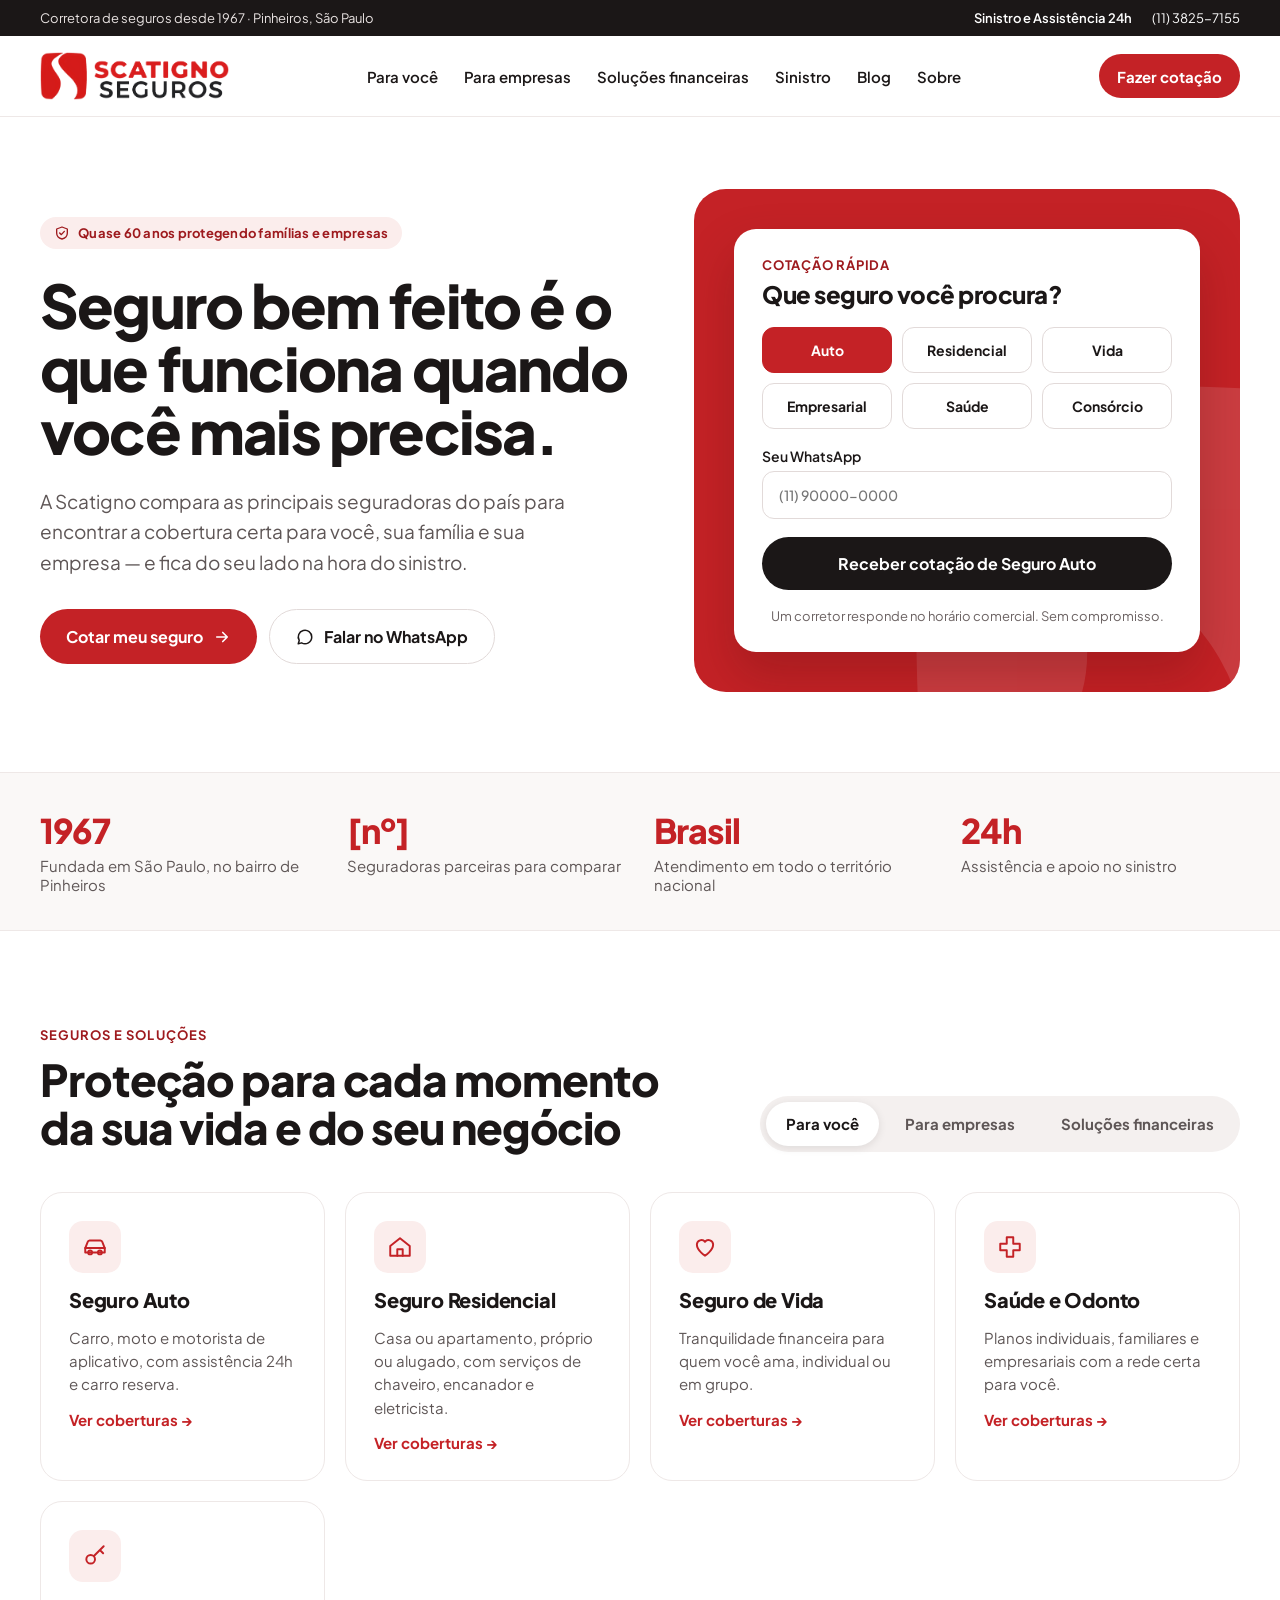
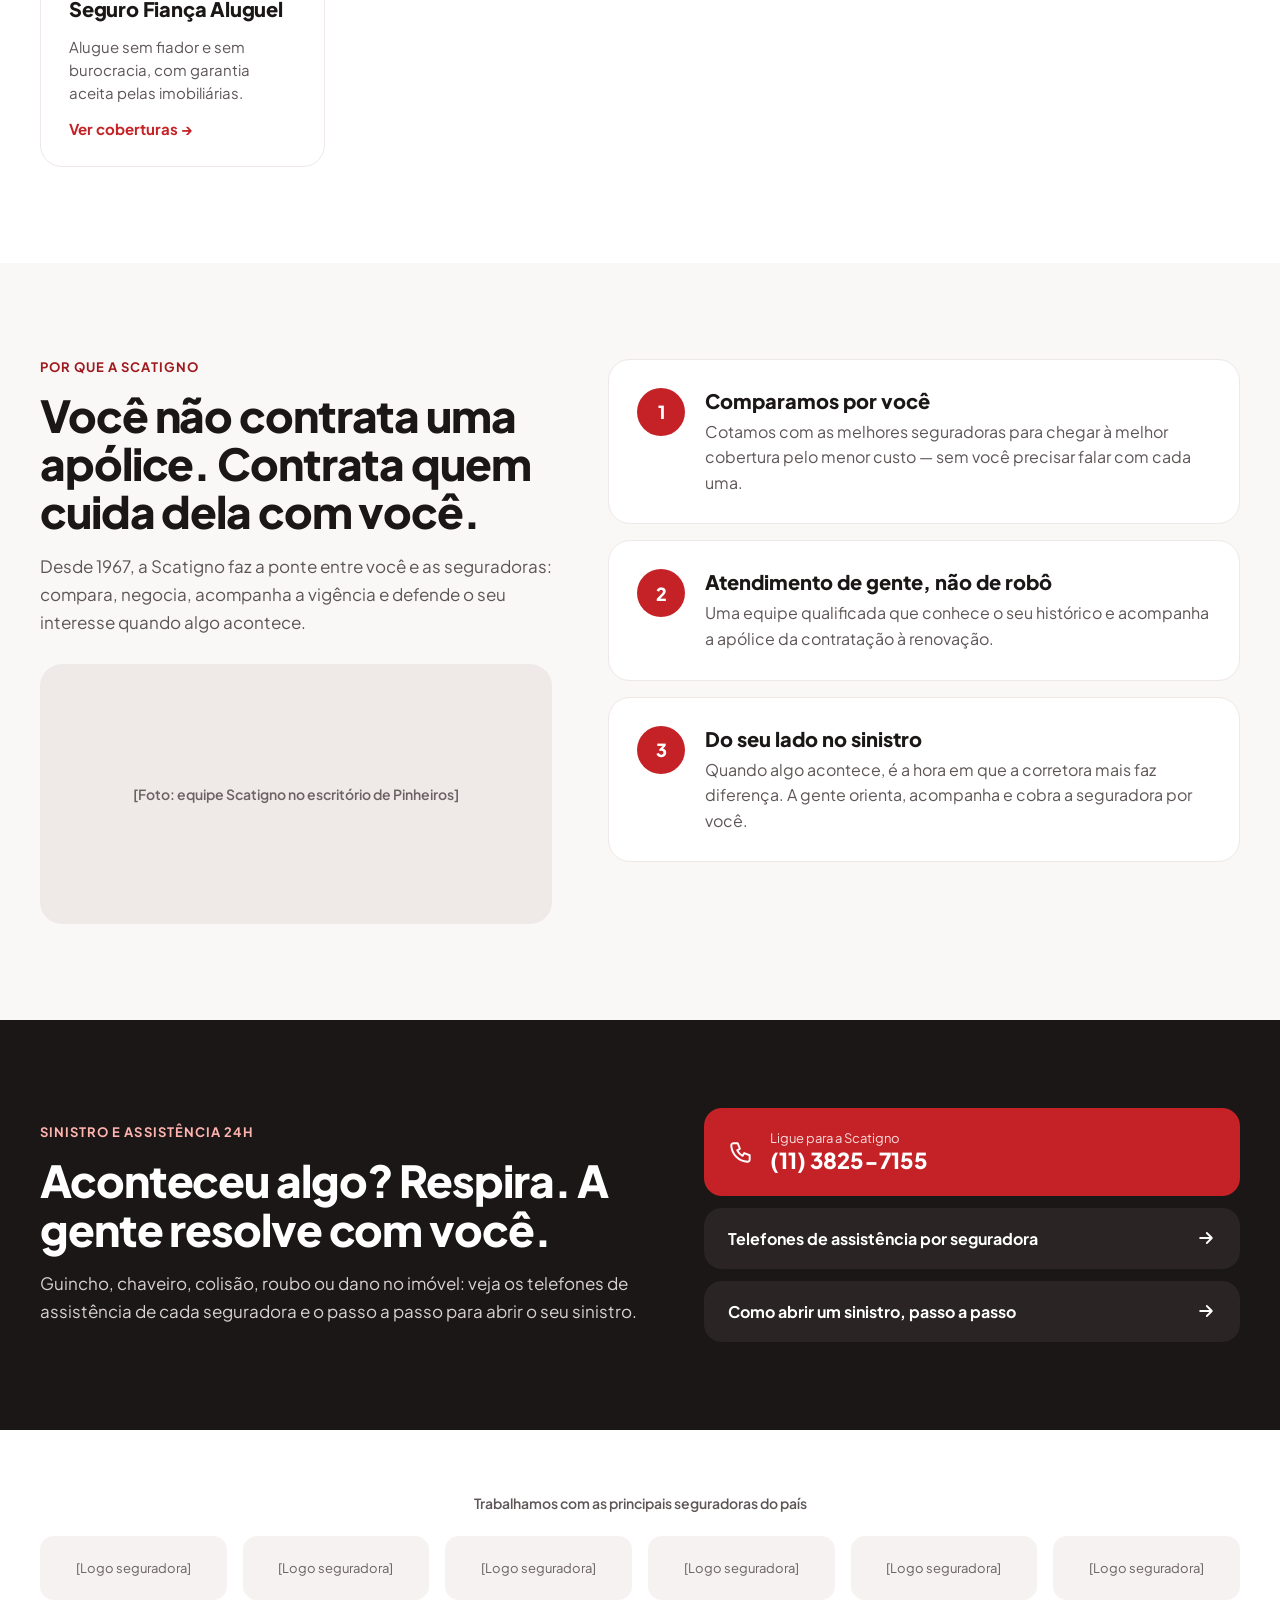
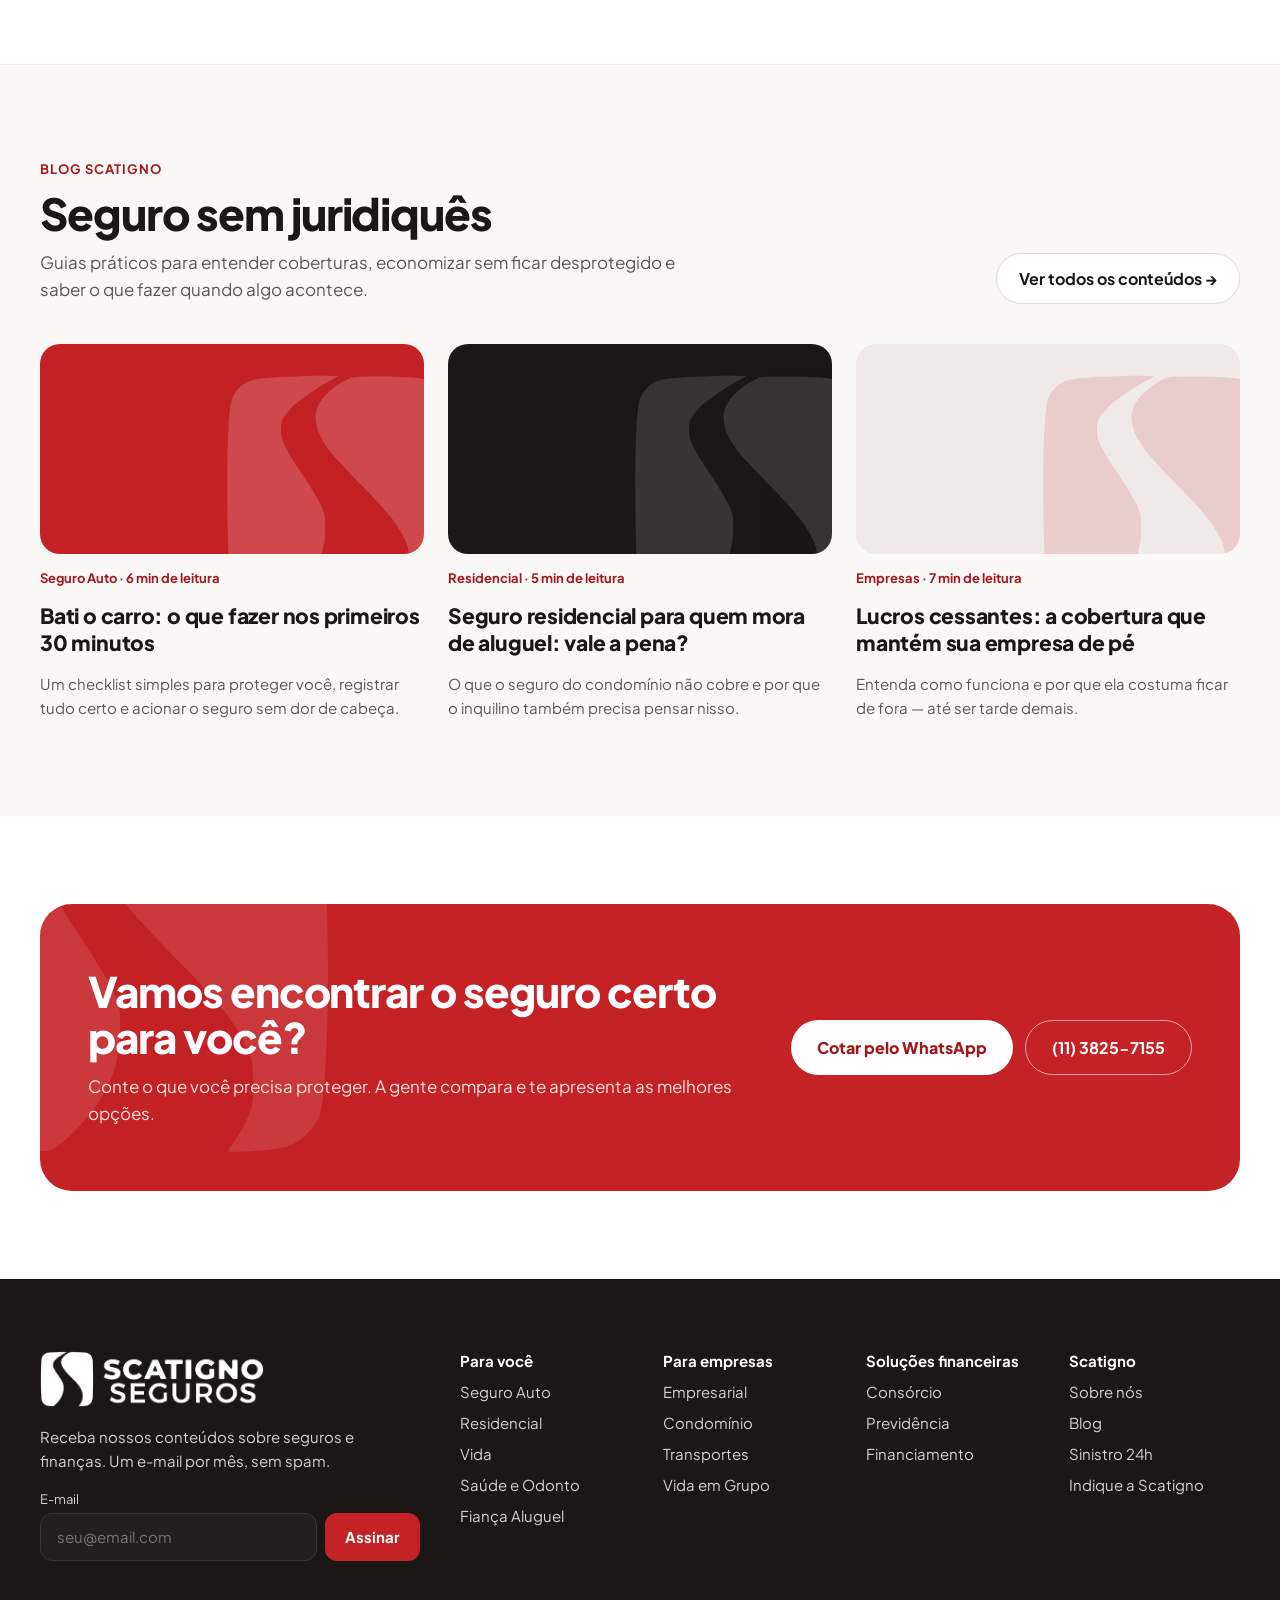
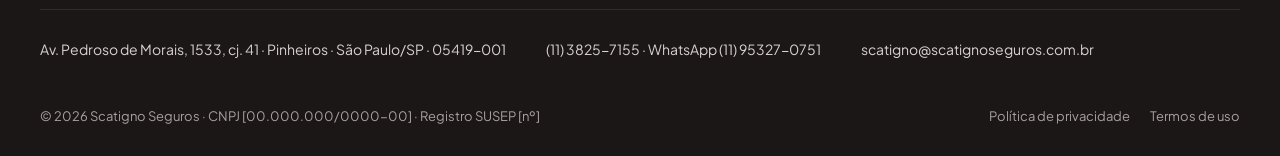
==== public/index.html @ 38d3b709 "Protótipo do novo site Scatigno Seguros Co-Authored-By: Claude Opus 5.5 <noreply@anthropic.com> Clau" ====
<!doctype html>
<html lang="pt-BR">
<head>
<meta charset="utf-8">
<meta name="viewport" content="width=device-width, initial-scale=1">
<title>Scatigno Seguros — Corretora de seguros desde 1967 em Pinheiros, SP</title>
<meta name="robots" content="noindex, nofollow">
<link rel="icon" href="assets/mark-red.svg" type="image/svg+xml">

<link rel="preconnect" href="https://fonts.googleapis.com">
<link href="https://fonts.googleapis.com/css2?family=Plus+Jakarta+Sans:wght@400;500;600;700;800&amp;display=swap" rel="stylesheet">
<style>
body{margin:0;background:#FFFFFF}
a{color:#C42226;text-decoration:none}a:hover{color:#9E1A1E}
</style>

<style>
.chip{font:inherit;font-size:14px;font-weight:700;padding:12px 8px;border-radius:12px;min-height:46px;cursor:pointer;background:#FFFFFF;color:#1B1717;border:1.5px solid #E2DAD9}
.chip.on{background:#C42226;color:#FFFFFF;border-color:#C42226}
.chip.pill{padding:11px 18px;border-radius:999px;min-height:44px}
.chip.pill.on{background:#1B1717;border-color:#1B1717}
.tab{font:inherit;font-size:15px;font-weight:700;padding:12px 20px;border-radius:999px;border:0;min-height:44px;cursor:pointer;background:transparent;color:#5E5656}
.tab.on{background:#FFFFFF;color:#1B1717;box-shadow:0 2px 8px rgba(27,23,23,.10)}
summary::-webkit-details-marker{display:none}
details[open] .sign{font-size:0}details[open] .sign::after{content:"−";font-size:20px}
html{scroll-behavior:smooth}
.menu-btn{display:none}
@media (max-width:900px){
 header > div{flex-wrap:wrap!important;gap:10px!important}
 header > div > a:first-child img{height:34px!important}
 .menu-btn{display:flex;order:3;align-items:center;justify-content:center;width:46px;height:46px;border-radius:12px;border:1.5px solid #E2DAD9;background:#fff;color:#1B1717;cursor:pointer;margin-left:8px}
 header > div > a:last-child{order:2;margin-left:auto;padding:10px 14px!important;font-size:13.5px!important}
 .mainnav{display:none!important;order:4;width:100%;flex-direction:column;gap:0!important;border-top:1px solid #EEE8E7;padding-top:6px}
 .mainnav.open{display:flex!important}
 .mainnav a{padding:14px 0!important;border-bottom:1px solid #F3EEED}
 .topbar-txt{display:none}
}[id]{scroll-margin-top:110px}
</style>
</head>
<body>

<div style="font-family: 'Plus Jakarta Sans', system-ui, sans-serif; color: #1B1717; background: #FFFFFF; width: 100%; min-height: 100vh">

  <!-- Barra de urgência -->
  <div style="background: #1B1717; color: #FFFFFF; font-size: 13px">
    <div style="max-width: 1200px; margin: 0 auto; padding: 10px 24px; display: flex; flex-wrap: wrap; gap: 8px 24px; justify-content: space-between; align-items: center">
      <span class="topbar-txt" style="color: #E9E3E2">Corretora de seguros desde 1967 · Pinheiros, São Paulo</span>
      <span style="display: flex; gap: 20px; flex-wrap: wrap">
        <a href="#sinistro" style="color: #FFFFFF; font-weight: 600">Sinistro e Assistência 24h</a>
        <a href="tel:+551138257155" style="color: #FFFFFF">(11) 3825-7155</a>
      </span>
    </div>
  </div>

  <!-- Header -->
  <header style="background: #FFFFFF; border-bottom: 1px solid #EEE8E7; position: sticky; top: 0; z-index: 10">
    <div style="max-width: 1200px; margin: 0 auto; padding: 16px 24px; display: flex; flex-wrap: wrap; gap: 16px 32px; align-items: center; justify-content: space-between">
      <a href="index.html" aria-label="Scatigno Seguros — início" style="display: flex">
        <img src="assets/logo-oficial-cor.png" alt="Scatigno Seguros" style="height: 48px; width: auto; display: block">
      </a>
      <button type="button" class="menu-btn" aria-expanded="false" aria-controls="mainnav" aria-label="Abrir menu"><svg aria-hidden="true" width="24" height="24" viewBox="0 0 24 24" fill="none" stroke="currentColor" stroke-width="2" stroke-linecap="round"><path d="M4 7h16M4 12h16M4 17h16"/></svg></button><nav id="mainnav" class="mainnav" aria-label="Principal" style="display: flex; flex-wrap: wrap; gap: 4px 26px; font-size: 15px; font-weight: 600">
        <a href="#seguros" style="color: #1B1717; padding: 10px 0">Para você</a>
        <a href="#seguros" style="color: #1B1717; padding: 10px 0">Para empresas</a>
        <a href="#seguros" style="color: #1B1717; padding: 10px 0">Soluções financeiras</a>
        <a href="#sinistro" style="color: #1B1717; padding: 10px 0">Sinistro</a>
        <a href="blog.html" style="color: #1B1717; padding: 10px 0">Blog</a>
        <a href="#sobre" style="color: #1B1717; padding: 10px 0">Sobre</a>
      </nav>
      <div style="display: flex; gap: 10px; align-items: center">
        <a href="https://wa.me/5511953270751" style="display: inline-flex; align-items: center; gap: 8px; padding: 12px 18px; border-radius: 999px; background: #C42226; color: #FFFFFF; font-weight: 700; font-size: 15px; min-height: 44px; box-sizing: border-box">Fazer cotação</a>
      </div>
    </div>
  </header>

  <!-- Hero -->
  <section style="background: #FFFFFF">
    <div style="max-width: 1200px; margin: 0 auto; padding: 72px 24px 80px; display: flex; flex-wrap: wrap; gap: 48px; align-items: center">
      <div style="flex: 1 1 480px; min-width: 0; display: flex; flex-direction: column; gap: 24px">
        <span style="align-self: flex-start; display: inline-flex; align-items: center; gap: 8px; padding: 8px 14px; border-radius: 999px; background: #FBEDEC; color: #9E1A1E; font-size: 13px; font-weight: 700; letter-spacing: 0.02em">
          <svg aria-hidden="true" width="16" height="16" viewBox="0 0 24 24" fill="none" stroke="currentColor" stroke-width="2" stroke-linecap="round" stroke-linejoin="round"><path d="M12 3l8 3v6c0 5-3.5 8-8 9-4.5-1-8-4-8-9V6z"/><path d="M8.5 12l2.5 2.5 4.5-5"/></svg>
          Quase 60 anos protegendo famílias e empresas
        </span>
        <h1 style="margin: 0; font-size: clamp(38px, 5vw, 60px); line-height: 1.05; letter-spacing: -0.03em; font-weight: 800">Seguro bem feito é o que funciona quando você mais precisa.</h1>
        <p style="margin: 0; font-size: 19px; line-height: 1.6; color: #5E5656; max-width: 560px">A Scatigno compara as principais seguradoras do país para encontrar a cobertura certa para você, sua família e sua empresa — e fica do seu lado na hora do sinistro.</p>
        <div style="display: flex; flex-wrap: wrap; gap: 12px; padding-top: 8px">
          <a href="#cotacao" style="display: inline-flex; align-items: center; gap: 10px; padding: 16px 26px; border-radius: 999px; background: #C42226; color: #FFFFFF; font-weight: 700; font-size: 16px">
            Cotar meu seguro
            <svg aria-hidden="true" width="18" height="18" viewBox="0 0 24 24" fill="none" stroke="currentColor" stroke-width="2.2" stroke-linecap="round" stroke-linejoin="round"><path d="M5 12h14M13 6l6 6-6 6"/></svg>
          </a>
          <a href="https://wa.me/5511953270751" style="display: inline-flex; align-items: center; gap: 10px; padding: 16px 26px; border-radius: 999px; background: #FFFFFF; color: #1B1717; font-weight: 700; font-size: 16px; border: 1.5px solid #E2DAD9">
            <svg aria-hidden="true" width="18" height="18" viewBox="0 0 24 24" fill="none" stroke="currentColor" stroke-width="2" stroke-linecap="round" stroke-linejoin="round"><path d="M21 12a9 9 0 0 1-13.5 7.8L3 21l1.3-4.4A9 9 0 1 1 21 12z"/></svg>
            Falar no WhatsApp
          </a>
        </div>
      </div>

      <!-- Painel de cotação rápida -->
      <div id="cotacao" style="flex: 1 1 420px; min-width: 0; position: relative; background: #C42226; border-radius: 32px; padding: 40px; overflow: hidden; box-sizing: border-box">
        <img src="assets/mark-white.svg" alt="" aria-hidden="true" style="position: absolute; right: -90px; bottom: -110px; width: 420px; height: 420px; opacity: 0.12">
        <div style="position: relative; background: #FFFFFF; border-radius: 22px; padding: 28px; display: flex; flex-direction: column; gap: 18px; box-shadow: 0 24px 48px rgba(80, 10, 12, 0.25)">
          <div style="display: flex; flex-direction: column; gap: 6px">
            <span style="font-size: 13px; font-weight: 700; color: #9E1A1E; letter-spacing: 0.06em; text-transform: uppercase">Cotação rápida</span>
            <h2 style="margin: 0; font-size: 24px; letter-spacing: -0.02em; font-weight: 800">Que seguro você procura?</h2>
          </div>
          <div role="group" aria-label="Tipo de seguro" style="display: grid; grid-template-columns: repeat(3, minmax(0, 1fr)); gap: 10px">
            <button type="button" class="chip" data-chip="Auto" aria-pressed="false">Auto</button><button type="button" class="chip" data-chip="Residencial" aria-pressed="false">Residencial</button><button type="button" class="chip" data-chip="Vida" aria-pressed="false">Vida</button><button type="button" class="chip" data-chip="Empresarial" aria-pressed="false">Empresarial</button><button type="button" class="chip" data-chip="Saúde" aria-pressed="false">Saúde</button><button type="button" class="chip" data-chip="Consórcio" aria-pressed="false">Consórcio</button>
          </div>
          <label style="display: flex; flex-direction: column; gap: 6px; font-size: 14px; font-weight: 600; color: #1B1717">
            Seu WhatsApp
            <input type="tel" placeholder="(11) 90000-0000" style="font: inherit; font-weight: 500; padding: 14px 16px; border-radius: 12px; border: 1.5px solid #E2DAD9; min-height: 48px; box-sizing: border-box">
          </label>
          <button type="button" style="font: inherit; font-weight: 700; font-size: 16px; padding: 16px; border-radius: 999px; border: 0; background: #1B1717; color: #FFFFFF; min-height: 52px; cursor: pointer">Receber cotação de <span id="selLabel">Seguro Auto</span></button>
          <span style="font-size: 13px; color: #6B6262; text-align: center">Um corretor responde no horário comercial. Sem compromisso.</span>
        </div>
      </div>
    </div>
  </section>

  <!-- Faixa de confiança -->
  <section id="sobre" style="border-top: 1px solid #EEE8E7; border-bottom: 1px solid #EEE8E7; background: #FAF8F7">
    <div style="max-width: 1200px; margin: 0 auto; padding: 36px 24px; display: grid; grid-template-columns: repeat(auto-fit, minmax(220px, 1fr)); gap: 28px">
      <div style="display: flex; flex-direction: column; gap: 4px">
        <span style="font-size: 34px; font-weight: 800; color: #C42226; letter-spacing: -0.03em">1967</span>
        <span style="font-size: 15px; color: #5E5656">Fundada em São Paulo, no bairro de Pinheiros</span>
      </div>
      <div style="display: flex; flex-direction: column; gap: 4px">
        <span style="font-size: 34px; font-weight: 800; color: #C42226; letter-spacing: -0.03em">[nº]</span>
        <span style="font-size: 15px; color: #5E5656">Seguradoras parceiras para comparar</span>
      </div>
      <div style="display: flex; flex-direction: column; gap: 4px">
        <span style="font-size: 34px; font-weight: 800; color: #C42226; letter-spacing: -0.03em">Brasil</span>
        <span style="font-size: 15px; color: #5E5656">Atendimento em todo o território nacional</span>
      </div>
      <div style="display: flex; flex-direction: column; gap: 4px">
        <span style="font-size: 34px; font-weight: 800; color: #C42226; letter-spacing: -0.03em">24h</span>
        <span style="font-size: 15px; color: #5E5656">Assistência e apoio no sinistro</span>
      </div>
    </div>
  </section>

  <!-- Seguros por perfil -->
  <section id="seguros" style="background: #FFFFFF">
    <div style="max-width: 1200px; margin: 0 auto; padding: 96px 24px; display: flex; flex-direction: column; gap: 40px">
      <div style="display: flex; flex-wrap: wrap; gap: 24px; justify-content: space-between; align-items: flex-end">
        <div style="display: flex; flex-direction: column; gap: 12px; max-width: 620px">
          <span style="font-size: 13px; font-weight: 700; color: #9E1A1E; letter-spacing: 0.08em; text-transform: uppercase">Seguros e soluções</span>
          <h2 style="margin: 0; font-size: clamp(30px, 3.6vw, 44px); line-height: 1.1; letter-spacing: -0.025em; font-weight: 800">Proteção para cada momento da sua vida e do seu negócio</h2>
        </div>
        <div role="tablist" aria-label="Perfil" style="display: flex; flex-wrap: wrap; gap: 6px; padding: 6px; border-radius: 999px; background: #F4F0EF">
          <button type="button" role="tab" class="tab" data-tab="voce" aria-selected="false">Para você</button><button type="button" role="tab" class="tab" data-tab="empresa" aria-selected="false">Para empresas</button><button type="button" role="tab" class="tab" data-tab="fin" aria-selected="false">Soluções financeiras</button>
        </div>
      </div>

      <div data-panel="voce">
        <div style="display: grid; grid-template-columns: repeat(auto-fit, minmax(260px, 1fr)); gap: 20px">
          <a href="seguro-auto.html" style="display: flex; flex-direction: column; gap: 14px; padding: 28px; border-radius: 22px; border: 1px solid #EEE8E7; background: #FFFFFF; color: #1B1717">
            <span style="width: 52px; height: 52px; border-radius: 14px; background: #FBEDEC; color: #C42226; display: flex; align-items: center; justify-content: center"><svg aria-hidden="true" width="26" height="26" viewBox="0 0 24 24" fill="none" stroke="currentColor" stroke-width="1.8" stroke-linecap="round" stroke-linejoin="round"><path d="M3 13l2.2-5.5A2 2 0 0 1 7 6h10a2 2 0 0 1 1.8 1.5L21 13v4H3z"/><path d="M3 13h18"/><circle cx="7.5" cy="17" r="1.8"/><circle cx="16.5" cy="17" r="1.8"/></svg></span>
            <span style="font-size: 20px; font-weight: 800; letter-spacing: -0.01em">Seguro Auto</span>
            <span style="font-size: 15px; line-height: 1.55; color: #5E5656">Carro, moto e motorista de aplicativo, com assistência 24h e carro reserva.</span>
            <span style="font-size: 15px; font-weight: 700; color: #C42226">Ver coberturas →</span>
          </a>
          <a href="seguro-auto.html" style="display: flex; flex-direction: column; gap: 14px; padding: 28px; border-radius: 22px; border: 1px solid #EEE8E7; background: #FFFFFF; color: #1B1717">
            <span style="width: 52px; height: 52px; border-radius: 14px; background: #FBEDEC; color: #C42226; display: flex; align-items: center; justify-content: center"><svg aria-hidden="true" width="26" height="26" viewBox="0 0 24 24" fill="none" stroke="currentColor" stroke-width="1.8" stroke-linecap="round" stroke-linejoin="round"><path d="M3 11l9-7 9 7v9H3z"/><path d="M9.5 20v-6h5v6"/></svg></span>
            <span style="font-size: 20px; font-weight: 800; letter-spacing: -0.01em">Seguro Residencial</span>
            <span style="font-size: 15px; line-height: 1.55; color: #5E5656">Casa ou apartamento, próprio ou alugado, com serviços de chaveiro, encanador e eletricista.</span>
            <span style="font-size: 15px; font-weight: 700; color: #C42226">Ver coberturas →</span>
          </a>
          <a href="seguro-auto.html" style="display: flex; flex-direction: column; gap: 14px; padding: 28px; border-radius: 22px; border: 1px solid #EEE8E7; background: #FFFFFF; color: #1B1717">
            <span style="width: 52px; height: 52px; border-radius: 14px; background: #FBEDEC; color: #C42226; display: flex; align-items: center; justify-content: center"><svg aria-hidden="true" width="26" height="26" viewBox="0 0 24 24" fill="none" stroke="currentColor" stroke-width="1.8" stroke-linecap="round" stroke-linejoin="round"><path d="M12 20s-7.5-4.6-7.5-10.2A4.2 4.2 0 0 1 12 7.2a4.2 4.2 0 0 1 7.5 2.6C19.5 15.4 12 20 12 20z"/></svg></span>
            <span style="font-size: 20px; font-weight: 800; letter-spacing: -0.01em">Seguro de Vida</span>
            <span style="font-size: 15px; line-height: 1.55; color: #5E5656">Tranquilidade financeira para quem você ama, individual ou em grupo.</span>
            <span style="font-size: 15px; font-weight: 700; color: #C42226">Ver coberturas →</span>
          </a>
          <a href="seguro-auto.html" style="display: flex; flex-direction: column; gap: 14px; padding: 28px; border-radius: 22px; border: 1px solid #EEE8E7; background: #FFFFFF; color: #1B1717">
            <span style="width: 52px; height: 52px; border-radius: 14px; background: #FBEDEC; color: #C42226; display: flex; align-items: center; justify-content: center"><svg aria-hidden="true" width="26" height="26" viewBox="0 0 24 24" fill="none" stroke="currentColor" stroke-width="1.8" stroke-linecap="round" stroke-linejoin="round"><path d="M9 3h6v6h6v6h-6v6H9v-6H3V9h6z"/></svg></span>
            <span style="font-size: 20px; font-weight: 800; letter-spacing: -0.01em">Saúde e Odonto</span>
            <span style="font-size: 15px; line-height: 1.55; color: #5E5656">Planos individuais, familiares e empresariais com a rede certa para você.</span>
            <span style="font-size: 15px; font-weight: 700; color: #C42226">Ver coberturas →</span>
          </a>
          <a href="seguro-auto.html" style="display: flex; flex-direction: column; gap: 14px; padding: 28px; border-radius: 22px; border: 1px solid #EEE8E7; background: #FFFFFF; color: #1B1717">
            <span style="width: 52px; height: 52px; border-radius: 14px; background: #FBEDEC; color: #C42226; display: flex; align-items: center; justify-content: center"><svg aria-hidden="true" width="26" height="26" viewBox="0 0 24 24" fill="none" stroke="currentColor" stroke-width="1.8" stroke-linecap="round" stroke-linejoin="round"><circle cx="8" cy="15" r="4"/><path d="M11 12l9-9M16.5 6.5l3 3"/></svg></span>
            <span style="font-size: 20px; font-weight: 800; letter-spacing: -0.01em">Seguro Fiança Aluguel</span>
            <span style="font-size: 15px; line-height: 1.55; color: #5E5656">Alugue sem fiador e sem burocracia, com garantia aceita pelas imobiliárias.</span>
            <span style="font-size: 15px; font-weight: 700; color: #C42226">Ver coberturas →</span>
          </a>
        </div>
      </div>

      <div data-panel="empresa">
        <div style="display: grid; grid-template-columns: repeat(auto-fit, minmax(260px, 1fr)); gap: 20px">
          <a href="seguro-auto.html" style="display: flex; flex-direction: column; gap: 14px; padding: 28px; border-radius: 22px; border: 1px solid #EEE8E7; background: #FFFFFF; color: #1B1717">
            <span style="width: 52px; height: 52px; border-radius: 14px; background: #FBEDEC; color: #C42226; display: flex; align-items: center; justify-content: center"><svg aria-hidden="true" width="26" height="26" viewBox="0 0 24 24" fill="none" stroke="currentColor" stroke-width="1.8" stroke-linecap="round" stroke-linejoin="round"><path d="M4 21V5l8-2v18M12 21V9l8 2v10M2 21h20M7 8h2M7 12h2M7 16h2M15 13h2M15 17h2"/></svg></span>
            <span style="font-size: 20px; font-weight: 800; letter-spacing: -0.01em">Seguro Empresarial</span>
            <span style="font-size: 15px; line-height: 1.55; color: #5E5656">Patrimônio, equipamentos, lucros cessantes e responsabilidade civil do seu negócio.</span>
            <span style="font-size: 15px; font-weight: 700; color: #C42226">Ver coberturas →</span>
          </a>
          <a href="seguro-auto.html" style="display: flex; flex-direction: column; gap: 14px; padding: 28px; border-radius: 22px; border: 1px solid #EEE8E7; background: #FFFFFF; color: #1B1717">
            <span style="width: 52px; height: 52px; border-radius: 14px; background: #FBEDEC; color: #C42226; display: flex; align-items: center; justify-content: center"><svg aria-hidden="true" width="26" height="26" viewBox="0 0 24 24" fill="none" stroke="currentColor" stroke-width="1.8" stroke-linecap="round" stroke-linejoin="round"><path d="M3 21V8l5-3 5 3v13M13 21V11h8v10M2 21h20M6 11h4M6 15h4"/></svg></span>
            <span style="font-size: 20px; font-weight: 800; letter-spacing: -0.01em">Seguro Condomínio</span>
            <span style="font-size: 15px; line-height: 1.55; color: #5E5656">Cobertura obrigatória e coberturas extras para síndicos e administradoras.</span>
            <span style="font-size: 15px; font-weight: 700; color: #C42226">Ver coberturas →</span>
          </a>
          <a href="seguro-auto.html" style="display: flex; flex-direction: column; gap: 14px; padding: 28px; border-radius: 22px; border: 1px solid #EEE8E7; background: #FFFFFF; color: #1B1717">
            <span style="width: 52px; height: 52px; border-radius: 14px; background: #FBEDEC; color: #C42226; display: flex; align-items: center; justify-content: center"><svg aria-hidden="true" width="26" height="26" viewBox="0 0 24 24" fill="none" stroke="currentColor" stroke-width="1.8" stroke-linecap="round" stroke-linejoin="round"><path d="M2 6h12v10H2zM14 10h4l3 3v3h-7"/><circle cx="6" cy="18" r="2"/><circle cx="17" cy="18" r="2"/></svg></span>
            <span style="font-size: 20px; font-weight: 800; letter-spacing: -0.01em">Seguro de Transportes</span>
            <span style="font-size: 15px; line-height: 1.55; color: #5E5656">Carga protegida do embarque à entrega, para transportadoras e embarcadores.</span>
            <span style="font-size: 15px; font-weight: 700; color: #C42226">Ver coberturas →</span>
          </a>
          <a href="seguro-auto.html" style="display: flex; flex-direction: column; gap: 14px; padding: 28px; border-radius: 22px; border: 1px solid #EEE8E7; background: #FFFFFF; color: #1B1717">
            <span style="width: 52px; height: 52px; border-radius: 14px; background: #FBEDEC; color: #C42226; display: flex; align-items: center; justify-content: center"><svg aria-hidden="true" width="26" height="26" viewBox="0 0 24 24" fill="none" stroke="currentColor" stroke-width="1.8" stroke-linecap="round" stroke-linejoin="round"><circle cx="9" cy="8" r="3"/><path d="M3 20a6 6 0 0 1 12 0M16 5a3 3 0 0 1 0 6M21 20a6 6 0 0 0-4-5.6"/></svg></span>
            <span style="font-size: 20px; font-weight: 800; letter-spacing: -0.01em">Vida em Grupo e Saúde PME</span>
            <span style="font-size: 15px; line-height: 1.55; color: #5E5656">Benefícios que ajudam a atrair e reter a sua equipe.</span>
            <span style="font-size: 15px; font-weight: 700; color: #C42226">Ver coberturas →</span>
          </a>
        </div>
      </div>

      <div data-panel="fin">
        <div style="display: grid; grid-template-columns: repeat(auto-fit, minmax(260px, 1fr)); gap: 20px">
          <a href="seguro-auto.html" style="display: flex; flex-direction: column; gap: 14px; padding: 28px; border-radius: 22px; border: 1px solid #EEE8E7; background: #FFFFFF; color: #1B1717">
            <span style="width: 52px; height: 52px; border-radius: 14px; background: #FBEDEC; color: #C42226; display: flex; align-items: center; justify-content: center"><svg aria-hidden="true" width="26" height="26" viewBox="0 0 24 24" fill="none" stroke="currentColor" stroke-width="1.8" stroke-linecap="round" stroke-linejoin="round"><ellipse cx="12" cy="6" rx="7" ry="3"/><path d="M5 6v6c0 1.7 3.1 3 7 3s7-1.3 7-3V6M5 12v6c0 1.7 3.1 3 7 3s7-1.3 7-3v-6"/></svg></span>
            <span style="font-size: 20px; font-weight: 800; letter-spacing: -0.01em">Consórcio</span>
            <span style="font-size: 15px; line-height: 1.55; color: #5E5656">Imóvel, veículo ou serviços: planejamento sem juros para conquistar o que você quer.</span>
            <span style="font-size: 15px; font-weight: 700; color: #C42226">Ver opções →</span>
          </a>
          <a href="seguro-auto.html" style="display: flex; flex-direction: column; gap: 14px; padding: 28px; border-radius: 22px; border: 1px solid #EEE8E7; background: #FFFFFF; color: #1B1717">
            <span style="width: 52px; height: 52px; border-radius: 14px; background: #FBEDEC; color: #C42226; display: flex; align-items: center; justify-content: center"><svg aria-hidden="true" width="26" height="26" viewBox="0 0 24 24" fill="none" stroke="currentColor" stroke-width="1.8" stroke-linecap="round" stroke-linejoin="round"><path d="M3 17l6-6 4 4 8-8M15 7h6v6"/></svg></span>
            <span style="font-size: 20px; font-weight: 800; letter-spacing: -0.01em">Previdência Privada</span>
            <span style="font-size: 15px; line-height: 1.55; color: #5E5656">PGBL ou VGBL: construa sua aposentadoria com orientação de quem entende.</span>
            <span style="font-size: 15px; font-weight: 700; color: #C42226">Ver opções →</span>
          </a>
          <a href="seguro-auto.html" style="display: flex; flex-direction: column; gap: 14px; padding: 28px; border-radius: 22px; border: 1px solid #EEE8E7; background: #FFFFFF; color: #1B1717">
            <span style="width: 52px; height: 52px; border-radius: 14px; background: #FBEDEC; color: #C42226; display: flex; align-items: center; justify-content: center"><svg aria-hidden="true" width="26" height="26" viewBox="0 0 24 24" fill="none" stroke="currentColor" stroke-width="1.8" stroke-linecap="round" stroke-linejoin="round"><rect x="3" y="6" width="18" height="12" rx="2"/><path d="M3 10h18M7 15h3"/></svg></span>
            <span style="font-size: 20px; font-weight: 800; letter-spacing: -0.01em">Financiamento e Crédito</span>
            <span style="font-size: 15px; line-height: 1.55; color: #5E5656">Financiamento de veículos e crédito com as melhores condições do mercado.</span>
            <span style="font-size: 15px; font-weight: 700; color: #C42226">Ver opções →</span>
          </a>
        </div>
      </div>
    </div>
  </section>

  <!-- Por que uma corretora -->
  <section style="background: #FAF8F7">
    <div style="max-width: 1200px; margin: 0 auto; padding: 96px 24px; display: flex; flex-wrap: wrap; gap: 56px; align-items: flex-start">
      <div style="flex: 1 1 360px; min-width: 0; display: flex; flex-direction: column; gap: 16px">
        <span style="font-size: 13px; font-weight: 700; color: #9E1A1E; letter-spacing: 0.08em; text-transform: uppercase">Por que a Scatigno</span>
        <h2 style="margin: 0; font-size: clamp(30px, 3.6vw, 44px); line-height: 1.1; letter-spacing: -0.025em; font-weight: 800">Você não contrata uma apólice. Contrata quem cuida dela com você.</h2>
        <p style="margin: 0; font-size: 17px; line-height: 1.65; color: #5E5656">Desde 1967, a Scatigno faz a ponte entre você e as seguradoras: compara, negocia, acompanha a vigência e defende o seu interesse quando algo acontece.</p>
        <div role="img" aria-label="Espaço para foto da equipe Scatigno" style="margin-top: 12px; border-radius: 22px; background: #EFE9E8; height: 260px; display: flex; align-items: center; justify-content: center; color: #6B6262; font-size: 14px; font-weight: 600">[Foto: equipe Scatigno no escritório de Pinheiros]</div>
      </div>
      <div style="flex: 1 1 480px; min-width: 0; display: flex; flex-direction: column; gap: 16px">
        <div style="display: flex; gap: 20px; padding: 28px; border-radius: 22px; background: #FFFFFF; border: 1px solid #EEE8E7">
          <span style="flex: none; width: 48px; height: 48px; border-radius: 999px; background: #C42226; color: #FFFFFF; display: flex; align-items: center; justify-content: center; font-weight: 800; font-size: 18px">1</span>
          <div style="display: flex; flex-direction: column; gap: 6px">
            <h3 style="margin: 0; font-size: 20px; font-weight: 800">Comparamos por você</h3>
            <p style="margin: 0; font-size: 16px; line-height: 1.6; color: #5E5656">Cotamos com as melhores seguradoras para chegar à melhor cobertura pelo menor custo — sem você precisar falar com cada uma.</p>
          </div>
        </div>
        <div style="display: flex; gap: 20px; padding: 28px; border-radius: 22px; background: #FFFFFF; border: 1px solid #EEE8E7">
          <span style="flex: none; width: 48px; height: 48px; border-radius: 999px; background: #C42226; color: #FFFFFF; display: flex; align-items: center; justify-content: center; font-weight: 800; font-size: 18px">2</span>
          <div style="display: flex; flex-direction: column; gap: 6px">
            <h3 style="margin: 0; font-size: 20px; font-weight: 800">Atendimento de gente, não de robô</h3>
            <p style="margin: 0; font-size: 16px; line-height: 1.6; color: #5E5656">Uma equipe qualificada que conhece o seu histórico e acompanha a apólice da contratação à renovação.</p>
          </div>
        </div>
        <div style="display: flex; gap: 20px; padding: 28px; border-radius: 22px; background: #FFFFFF; border: 1px solid #EEE8E7">
          <span style="flex: none; width: 48px; height: 48px; border-radius: 999px; background: #C42226; color: #FFFFFF; display: flex; align-items: center; justify-content: center; font-weight: 800; font-size: 18px">3</span>
          <div style="display: flex; flex-direction: column; gap: 6px">
            <h3 style="margin: 0; font-size: 20px; font-weight: 800">Do seu lado no sinistro</h3>
            <p style="margin: 0; font-size: 16px; line-height: 1.6; color: #5E5656">Quando algo acontece, é a hora em que a corretora mais faz diferença. A gente orienta, acompanha e cobra a seguradora por você.</p>
          </div>
        </div>
      </div>
    </div>
  </section>

  <!-- Sinistro -->
  <section id="sinistro" style="background: #1B1717; color: #FFFFFF">
    <div style="max-width: 1200px; margin: 0 auto; padding: 88px 24px; display: flex; flex-wrap: wrap; gap: 48px; align-items: center; justify-content: space-between">
      <div style="flex: 1 1 460px; min-width: 0; display: flex; flex-direction: column; gap: 16px">
        <span style="align-self: flex-start; font-size: 13px; font-weight: 700; color: #FFB4B0; letter-spacing: 0.08em; text-transform: uppercase">Sinistro e Assistência 24h</span>
        <h2 style="margin: 0; font-size: clamp(30px, 3.6vw, 44px); line-height: 1.1; letter-spacing: -0.025em; font-weight: 800">Aconteceu algo? Respira. A gente resolve com você.</h2>
        <p style="margin: 0; font-size: 17px; line-height: 1.65; color: #D9D1D0">Guincho, chaveiro, colisão, roubo ou dano no imóvel: veja os telefones de assistência de cada seguradora e o passo a passo para abrir o seu sinistro.</p>
      </div>
      <div style="flex: 1 1 380px; min-width: 0; display: flex; flex-direction: column; gap: 12px">
        <a href="tel:+551138257155" style="display: flex; align-items: center; gap: 16px; padding: 22px 24px; border-radius: 18px; background: #C42226; color: #FFFFFF">
          <svg aria-hidden="true" width="26" height="26" viewBox="0 0 24 24" fill="none" stroke="currentColor" stroke-width="1.8" stroke-linecap="round" stroke-linejoin="round"><path d="M5 4h4l2 5-2.5 1.5a11 11 0 0 0 5 5L15 13l5 2v4a2 2 0 0 1-2 2A16 16 0 0 1 3 6a2 2 0 0 1 2-2z"/></svg>
          <span style="display: flex; flex-direction: column"><span style="font-size: 13px; opacity: 0.85">Ligue para a Scatigno</span><span style="font-size: 22px; font-weight: 800">(11) 3825-7155</span></span>
        </a>
        <a href="#sinistro" style="display: flex; align-items: center; justify-content: space-between; gap: 16px; padding: 20px 24px; border-radius: 18px; background: #2A2424; color: #FFFFFF; font-weight: 700; font-size: 16px">
          Telefones de assistência por seguradora
          <svg aria-hidden="true" width="20" height="20" viewBox="0 0 24 24" fill="none" stroke="currentColor" stroke-width="2.2" stroke-linecap="round" stroke-linejoin="round"><path d="M5 12h14M13 6l6 6-6 6"/></svg>
        </a>
        <a href="#sinistro" style="display: flex; align-items: center; justify-content: space-between; gap: 16px; padding: 20px 24px; border-radius: 18px; background: #2A2424; color: #FFFFFF; font-weight: 700; font-size: 16px">
          Como abrir um sinistro, passo a passo
          <svg aria-hidden="true" width="20" height="20" viewBox="0 0 24 24" fill="none" stroke="currentColor" stroke-width="2.2" stroke-linecap="round" stroke-linejoin="round"><path d="M5 12h14M13 6l6 6-6 6"/></svg>
        </a>
      </div>
    </div>
  </section>

  <!-- Seguradoras parceiras -->
  <section style="background: #FFFFFF">
    <div style="max-width: 1200px; margin: 0 auto; padding: 64px 24px; display: flex; flex-direction: column; gap: 24px; align-items: center">
      <span style="font-size: 14px; font-weight: 600; color: #5E5656">Trabalhamos com as principais seguradoras do país</span>
      <div style="width: 100%; display: grid; grid-template-columns: repeat(auto-fit, minmax(140px, 1fr)); gap: 16px">
        <div style="height: 64px; border-radius: 14px; background: #F6F2F1; display: flex; align-items: center; justify-content: center; font-size: 13px; color: #6B6262">[Logo seguradora]</div>
        <div style="height: 64px; border-radius: 14px; background: #F6F2F1; display: flex; align-items: center; justify-content: center; font-size: 13px; color: #6B6262">[Logo seguradora]</div>
        <div style="height: 64px; border-radius: 14px; background: #F6F2F1; display: flex; align-items: center; justify-content: center; font-size: 13px; color: #6B6262">[Logo seguradora]</div>
        <div style="height: 64px; border-radius: 14px; background: #F6F2F1; display: flex; align-items: center; justify-content: center; font-size: 13px; color: #6B6262">[Logo seguradora]</div>
        <div style="height: 64px; border-radius: 14px; background: #F6F2F1; display: flex; align-items: center; justify-content: center; font-size: 13px; color: #6B6262">[Logo seguradora]</div>
        <div style="height: 64px; border-radius: 14px; background: #F6F2F1; display: flex; align-items: center; justify-content: center; font-size: 13px; color: #6B6262">[Logo seguradora]</div>
      </div>
    </div>
  </section>

  <!-- Blog -->
  <section style="background: #FAF8F7; border-top: 1px solid #EEE8E7">
    <div style="max-width: 1200px; margin: 0 auto; padding: 96px 24px; display: flex; flex-direction: column; gap: 40px">
      <div style="display: flex; flex-wrap: wrap; gap: 20px; justify-content: space-between; align-items: flex-end">
        <div style="display: flex; flex-direction: column; gap: 12px; max-width: 640px">
          <span style="font-size: 13px; font-weight: 700; color: #9E1A1E; letter-spacing: 0.08em; text-transform: uppercase">Blog Scatigno</span>
          <h2 style="margin: 0; font-size: clamp(30px, 3.6vw, 44px); line-height: 1.1; letter-spacing: -0.025em; font-weight: 800">Seguro sem juridiquês</h2>
          <p style="margin: 0; font-size: 17px; line-height: 1.6; color: #5E5656">Guias práticos para entender coberturas, economizar sem ficar desprotegido e saber o que fazer quando algo acontece.</p>
        </div>
        <a href="blog.html" style="display: inline-flex; align-items: center; gap: 8px; padding: 14px 22px; border-radius: 999px; border: 1.5px solid #E2DAD9; color: #1B1717; font-weight: 700; background: #FFFFFF">Ver todos os conteúdos →</a>
      </div>
      <div style="display: grid; grid-template-columns: repeat(auto-fit, minmax(300px, 1fr)); gap: 24px">
        <a href="post.html" style="display: flex; flex-direction: column; gap: 16px; color: #1B1717">
          <div role="img" aria-label="Imagem do post" style="height: 210px; border-radius: 20px; background: #C42226; position: relative; overflow: hidden"><img src="assets/mark-white.svg" alt="" aria-hidden="true" style="position: absolute; right: -40px; bottom: -60px; width: 240px; height: 240px; opacity: 0.18"></div>
          <span style="font-size: 13px; font-weight: 700; color: #9E1A1E">Seguro Auto · 6 min de leitura</span>
          <h3 style="margin: 0; font-size: 21px; line-height: 1.3; font-weight: 800; letter-spacing: -0.01em">Bati o carro: o que fazer nos primeiros 30 minutos</h3>
          <p style="margin: 0; font-size: 15px; line-height: 1.6; color: #5E5656">Um checklist simples para proteger você, registrar tudo certo e acionar o seguro sem dor de cabeça.</p>
        </a>
        <a href="post.html" style="display: flex; flex-direction: column; gap: 16px; color: #1B1717">
          <div role="img" aria-label="Imagem do post" style="height: 210px; border-radius: 20px; background: #1B1717; position: relative; overflow: hidden"><img src="assets/mark-white.svg" alt="" aria-hidden="true" style="position: absolute; right: -40px; bottom: -60px; width: 240px; height: 240px; opacity: 0.12"></div>
          <span style="font-size: 13px; font-weight: 700; color: #9E1A1E">Residencial · 5 min de leitura</span>
          <h3 style="margin: 0; font-size: 21px; line-height: 1.3; font-weight: 800; letter-spacing: -0.01em">Seguro residencial para quem mora de aluguel: vale a pena?</h3>
          <p style="margin: 0; font-size: 15px; line-height: 1.6; color: #5E5656">O que o seguro do condomínio não cobre e por que o inquilino também precisa pensar nisso.</p>
        </a>
        <a href="post.html" style="display: flex; flex-direction: column; gap: 16px; color: #1B1717">
          <div role="img" aria-label="Imagem do post" style="height: 210px; border-radius: 20px; background: #EFE9E8; position: relative; overflow: hidden"><img src="assets/mark-red.svg" alt="" aria-hidden="true" style="position: absolute; right: -40px; bottom: -60px; width: 240px; height: 240px; opacity: 0.14"></div>
          <span style="font-size: 13px; font-weight: 700; color: #9E1A1E">Empresas · 7 min de leitura</span>
          <h3 style="margin: 0; font-size: 21px; line-height: 1.3; font-weight: 800; letter-spacing: -0.01em">Lucros cessantes: a cobertura que mantém sua empresa de pé</h3>
          <p style="margin: 0; font-size: 15px; line-height: 1.6; color: #5E5656">Entenda como funciona e por que ela costuma ficar de fora — até ser tarde demais.</p>
        </a>
      </div>
    </div>
  </section>

  <!-- CTA final -->
  <section style="background: #FFFFFF">
    <div style="max-width: 1200px; margin: 0 auto; padding: 88px 24px">
      <div style="position: relative; overflow: hidden; border-radius: 32px; background: #C42226; color: #FFFFFF; padding: 64px 48px; display: flex; flex-wrap: wrap; gap: 32px; align-items: center; justify-content: space-between">
        <img src="assets/mark-white.svg" alt="" aria-hidden="true" style="position: absolute; left: -80px; top: -120px; width: 380px; height: 380px; opacity: 0.1">
        <div style="position: relative; flex: 1 1 420px; min-width: 0; display: flex; flex-direction: column; gap: 12px">
          <h2 style="margin: 0; font-size: clamp(28px, 3.4vw, 42px); line-height: 1.1; letter-spacing: -0.025em; font-weight: 800">Vamos encontrar o seguro certo para você?</h2>
          <p style="margin: 0; font-size: 17px; line-height: 1.6; color: #FFE3E1">Conte o que você precisa proteger. A gente compara e te apresenta as melhores opções.</p>
        </div>
        <div style="position: relative; display: flex; flex-wrap: wrap; gap: 12px">
          <a href="https://wa.me/5511953270751" style="display: inline-flex; align-items: center; gap: 10px; padding: 16px 26px; border-radius: 999px; background: #FFFFFF; color: #9E1A1E; font-weight: 800; font-size: 16px">Cotar pelo WhatsApp</a>
          <a href="tel:+551138257155" style="display: inline-flex; align-items: center; gap: 10px; padding: 16px 26px; border-radius: 999px; border: 1.5px solid rgba(255, 255, 255, 0.6); color: #FFFFFF; font-weight: 700; font-size: 16px">(11) 3825-7155</a>
        </div>
      </div>
    </div>
  </section>

  <!-- Footer -->
  <footer style="background: #1B1717; color: #D9D1D0">
    <div style="max-width: 1200px; margin: 0 auto; padding: 72px 24px 32px; display: flex; flex-direction: column; gap: 48px">
      <div style="display: flex; flex-wrap: wrap; gap: 40px; justify-content: space-between">
        <div style="flex: 1 1 300px; min-width: 0; display: flex; flex-direction: column; gap: 18px; max-width: 380px">
          <img src="assets/logo-oficial-branco.png" alt="Scatigno Seguros" style="height: 56px; width: auto; align-self: flex-start">
          <p style="margin: 0; font-size: 15px; line-height: 1.6">Receba nossos conteúdos sobre seguros e finanças. Um e-mail por mês, sem spam.</p>
          <form style="display: flex; flex-wrap: wrap; gap: 8px">
            <label style="flex: 1 1 200px; display: flex; flex-direction: column; gap: 6px; font-size: 13px; color: #D9D1D0">E-mail
              <input type="email" placeholder="seu@email.com" style="font: inherit; font-size: 15px; padding: 13px 16px; border-radius: 12px; border: 1px solid #3A3333; background: #241F1F; color: #FFFFFF; min-height: 48px; box-sizing: border-box">
            </label>
            <button type="button" style="align-self: flex-end; font: inherit; font-weight: 700; font-size: 15px; padding: 13px 20px; border-radius: 12px; border: 0; background: #C42226; color: #FFFFFF; min-height: 48px; cursor: pointer">Assinar</button>
          </form>
        </div>
        <div style="flex: 2 1 560px; min-width: 0; display: grid; grid-template-columns: repeat(auto-fit, minmax(150px, 1fr)); gap: 32px; font-size: 15px">
          <div style="display: flex; flex-direction: column; gap: 12px">
            <span style="color: #FFFFFF; font-weight: 700">Para você</span>
            <a href="seguro-auto.html" style="color: #D9D1D0">Seguro Auto</a>
            <a href="#seguros" style="color: #D9D1D0">Residencial</a>
            <a href="#seguros" style="color: #D9D1D0">Vida</a>
            <a href="#seguros" style="color: #D9D1D0">Saúde e Odonto</a>
            <a href="#seguros" style="color: #D9D1D0">Fiança Aluguel</a>
          </div>
          <div style="display: flex; flex-direction: column; gap: 12px">
            <span style="color: #FFFFFF; font-weight: 700">Para empresas</span>
            <a href="#seguros" style="color: #D9D1D0">Empresarial</a>
            <a href="#seguros" style="color: #D9D1D0">Condomínio</a>
            <a href="#seguros" style="color: #D9D1D0">Transportes</a>
            <a href="#seguros" style="color: #D9D1D0">Vida em Grupo</a>
          </div>
          <div style="display: flex; flex-direction: column; gap: 12px">
            <span style="color: #FFFFFF; font-weight: 700">Soluções financeiras</span>
            <a href="#seguros" style="color: #D9D1D0">Consórcio</a>
            <a href="#seguros" style="color: #D9D1D0">Previdência</a>
            <a href="#seguros" style="color: #D9D1D0">Financiamento</a>
          </div>
          <div style="display: flex; flex-direction: column; gap: 12px">
            <span style="color: #FFFFFF; font-weight: 700">Scatigno</span>
            <a href="#sobre" style="color: #D9D1D0">Sobre nós</a>
            <a href="blog.html" style="color: #D9D1D0">Blog</a>
            <a href="#sinistro" style="color: #D9D1D0">Sinistro 24h</a>
            <a href="#cotacao" style="color: #D9D1D0">Indique a Scatigno</a>
          </div>
        </div>
      </div>
      <div style="display: flex; flex-wrap: wrap; gap: 16px 40px; padding-top: 28px; border-top: 1px solid #332C2C; font-size: 14px; line-height: 1.6">
        <span>Av. Pedroso de Morais, 1533, cj. 41 · Pinheiros · São Paulo/SP · 05419-001</span>
        <span>(11) 3825-7155 · WhatsApp (11) 95327-0751</span>
        <span>scatigno@scatignoseguros.com.br</span>
      </div>
      <div style="display: flex; flex-wrap: wrap; gap: 12px 32px; justify-content: space-between; font-size: 13px; color: #A99F9E">
        <span>© 2026 Scatigno Seguros · CNPJ [00.000.000/0000-00] · Registro SUSEP [nº]</span>
        <span style="display: flex; gap: 20px"><a href="#" style="color: #A99F9E">Política de privacidade</a><a href="#" style="color: #A99F9E">Termos de uso</a></span>
      </div>
    </div>
  </footer>
</div>

<script>
var labels={'Auto':'Seguro Auto','Residencial':'Seguro Residencial','Vida':'Seguro de Vida','Empresarial':'Seguro Empresarial','Saúde':'Saúde','Consórcio':'Consórcio'};
function pickChip(n){document.querySelectorAll('.chip').forEach(function(b){var on=b.dataset.chip===n;b.setAttribute('aria-pressed',on);b.classList.toggle('on',on)});document.getElementById('selLabel').textContent=labels[n];}
function pickTab(t){document.querySelectorAll('.tab').forEach(function(b){var on=b.dataset.tab===t;b.setAttribute('aria-selected',on);b.classList.toggle('on',on)});document.querySelectorAll('[data-panel]').forEach(function(p){p.hidden=p.dataset.panel!==t});}
document.querySelectorAll('.chip').forEach(function(b){b.onclick=function(){pickChip(b.dataset.chip)}});
document.querySelectorAll('.tab').forEach(function(b){b.onclick=function(){pickTab(b.dataset.tab)}});
pickChip('Auto');pickTab('voce');
var mb=document.querySelector('.menu-btn'),mn=document.getElementById('mainnav');if(mb){mb.onclick=function(){var o=mn.classList.toggle('open');mb.setAttribute('aria-expanded',o);mb.setAttribute('aria-label',o?'Fechar menu':'Abrir menu')};mn.querySelectorAll('a').forEach(function(a){a.addEventListener('click',function(){mn.classList.remove('open');mb.setAttribute('aria-expanded',false)})})}</script>
</body>
</html>
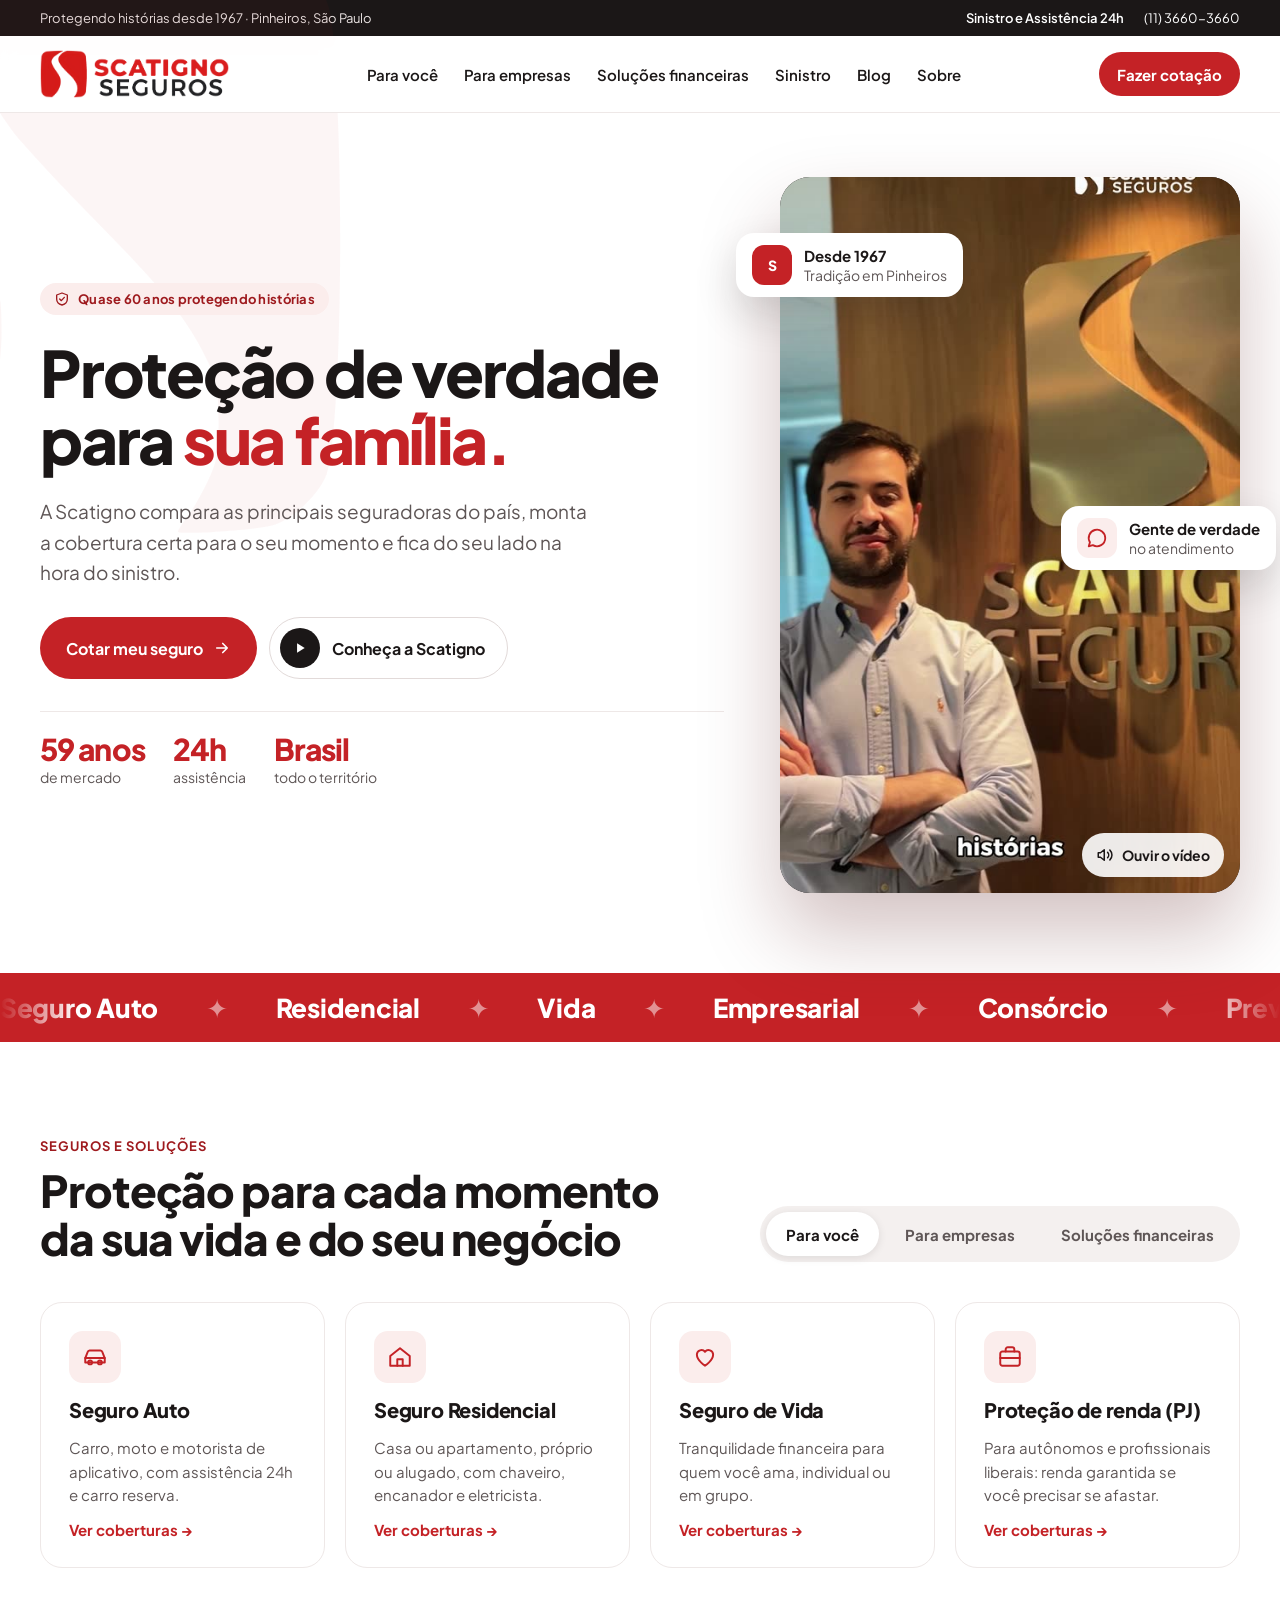
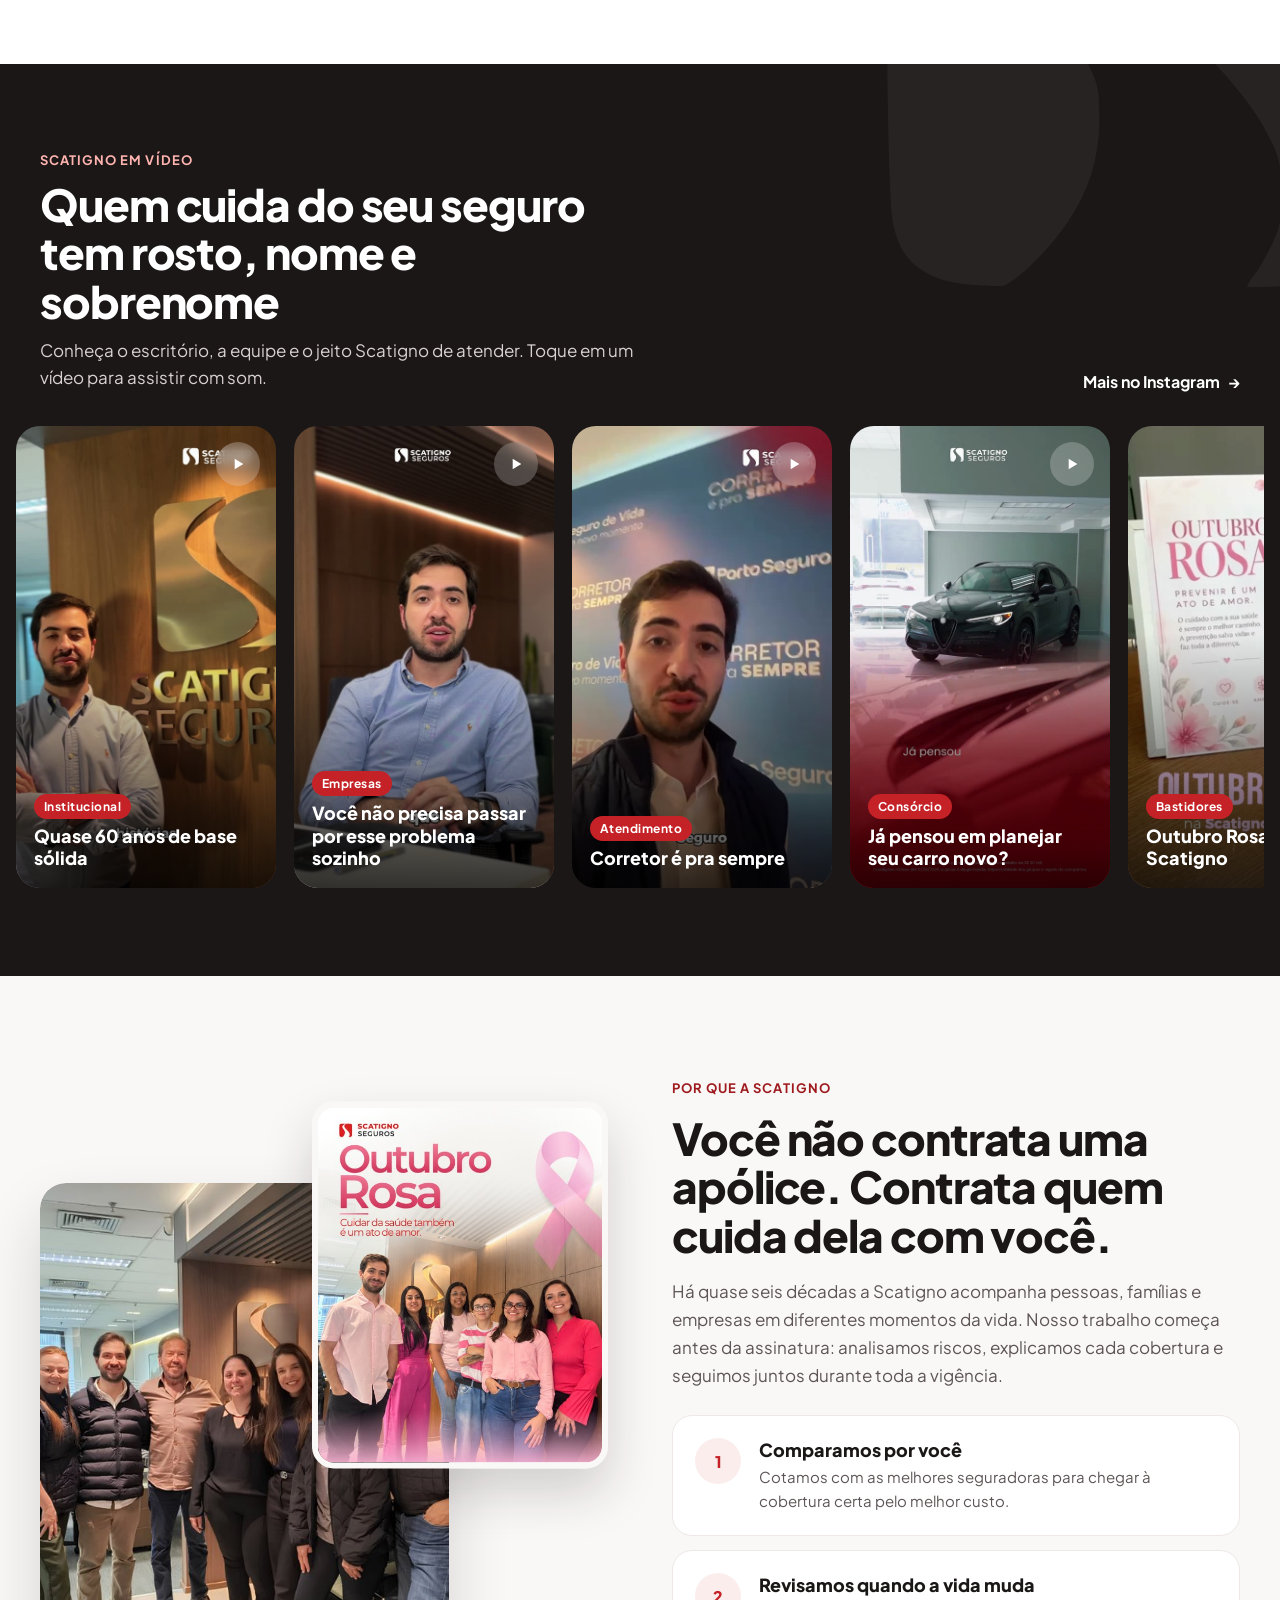
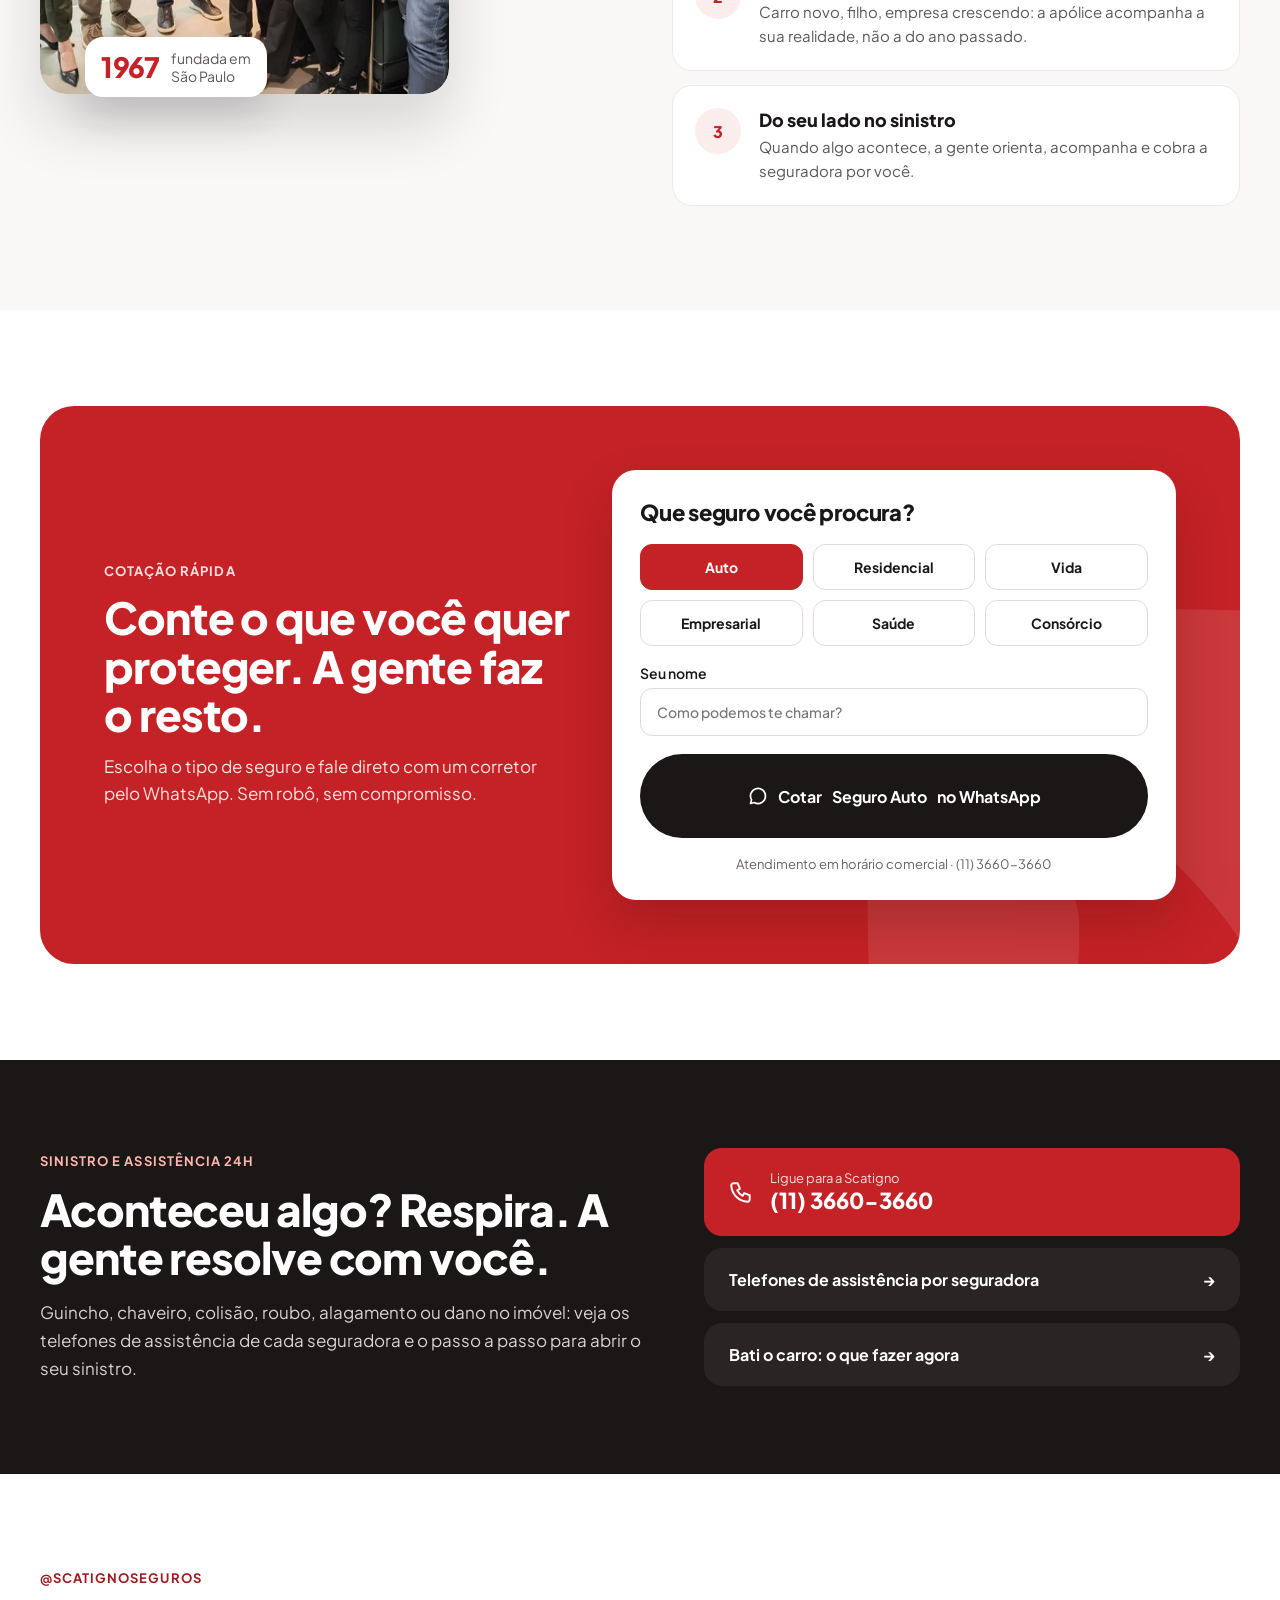
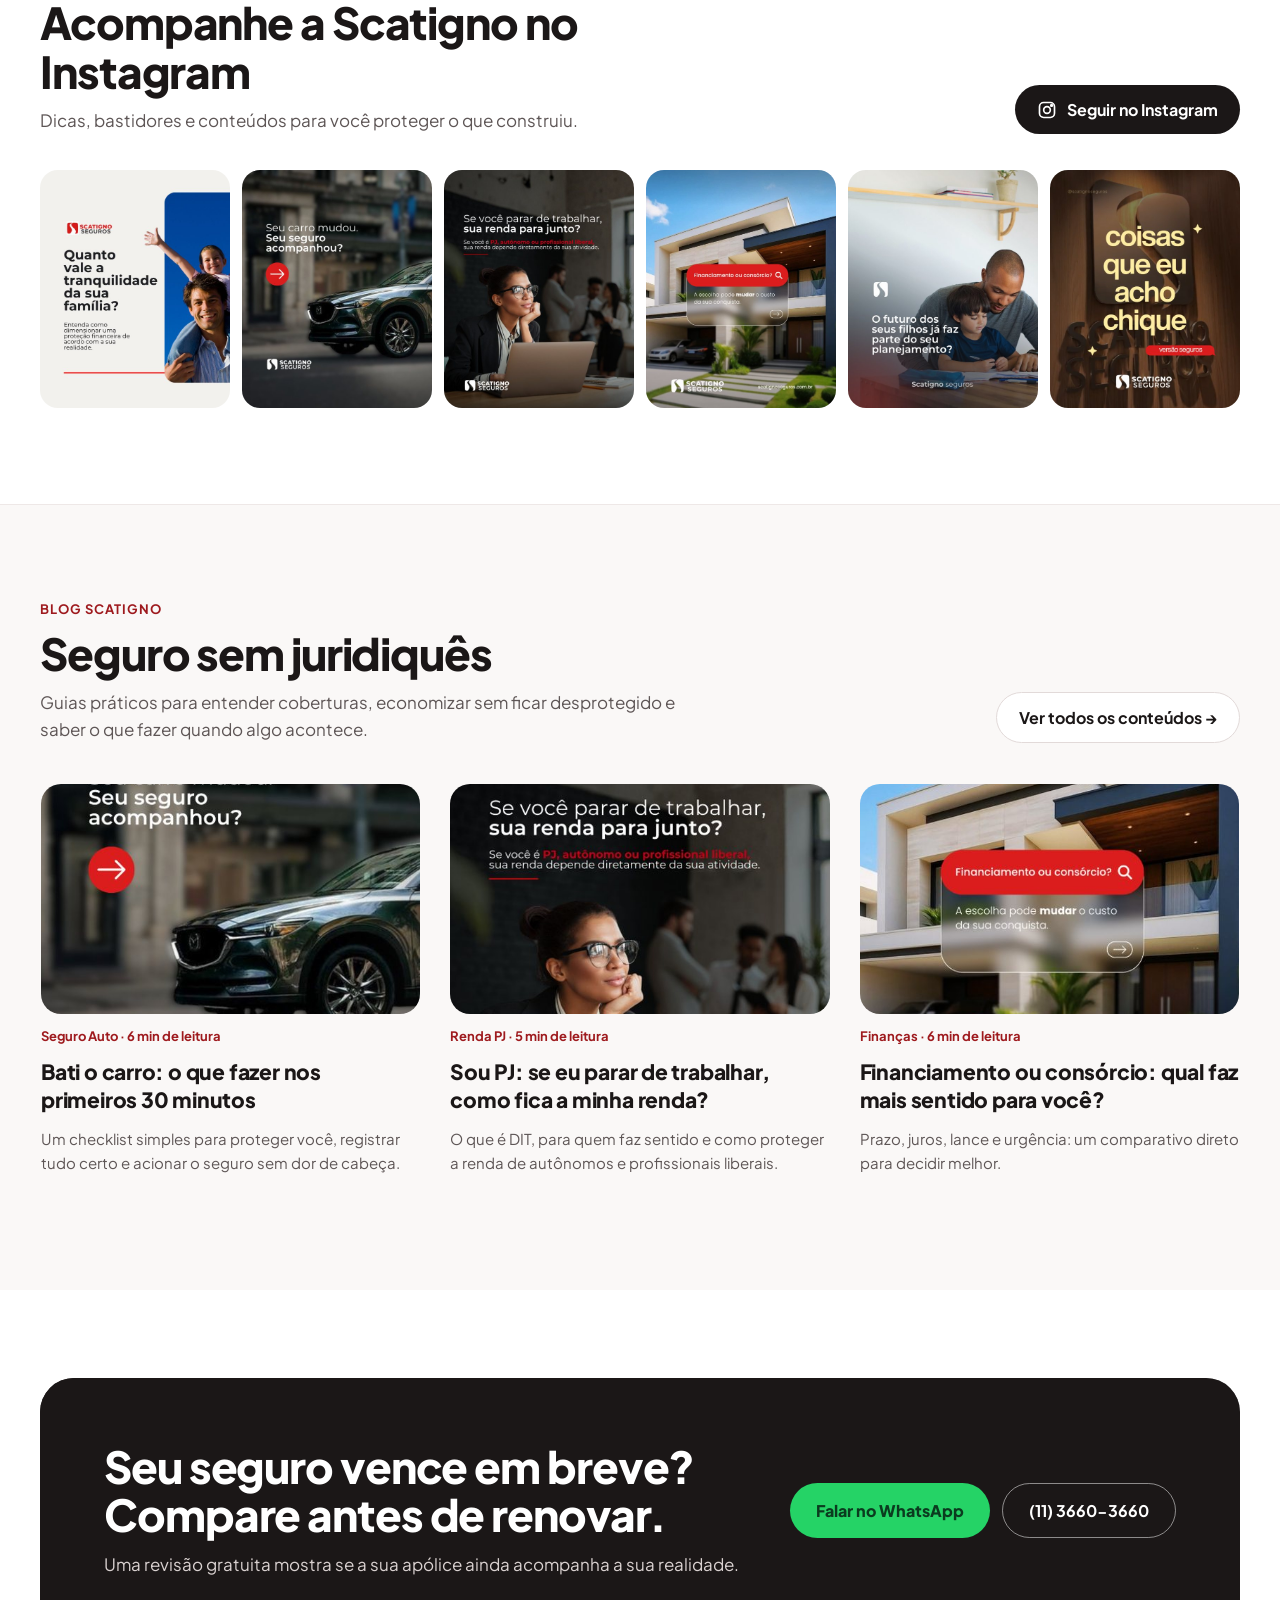
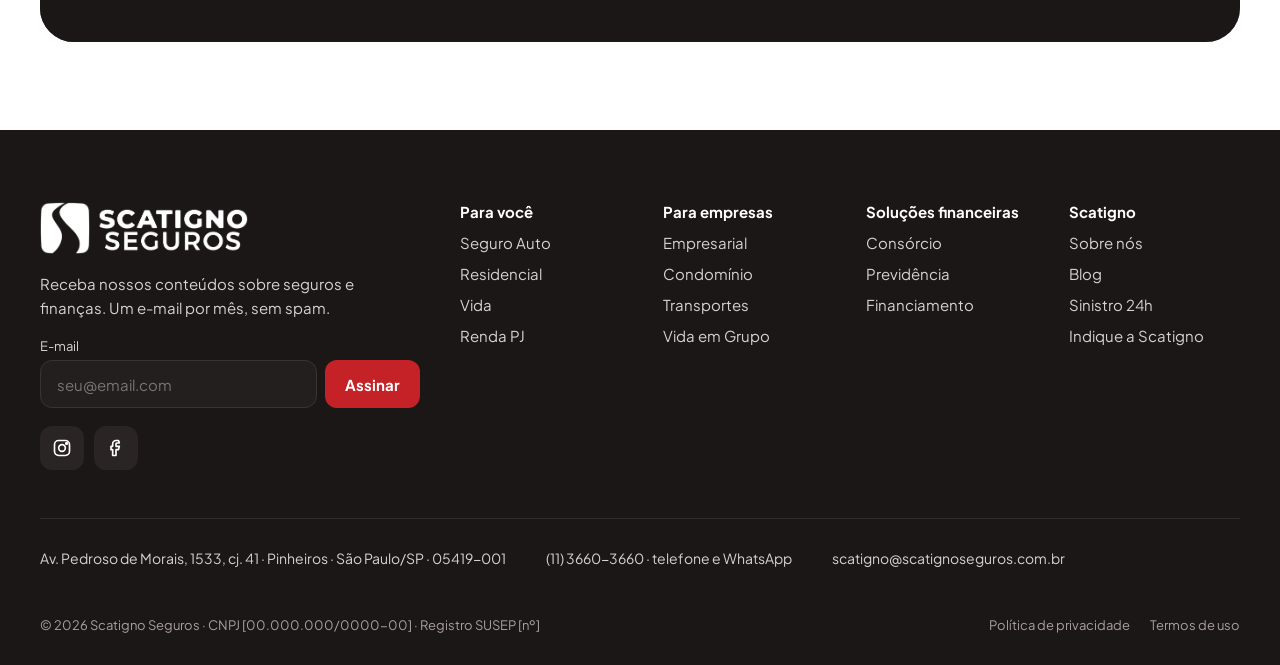
==== commit 6a5cc658: "Mais movimento: vídeos, Instagram e animações - Hero com vídeo institucional, palavra rotativa e chi" ====
--- a/public/index.html
+++ b/public/index.html
@@ -4,433 +4,405 @@
 <meta charset="utf-8">
 <meta name="viewport" content="width=device-width, initial-scale=1">
 <title>Scatigno Seguros — Corretora de seguros desde 1967 em Pinheiros, SP</title>
+<meta name="description" content="Corretora de seguros desde 1967 em Pinheiros, São Paulo. Seguro auto, residencial, vida, empresarial, consórcio e previdência com atendimento humano.">
 <meta name="robots" content="noindex, nofollow">
 <link rel="icon" href="assets/mark-red.svg" type="image/svg+xml">
-
 <link rel="preconnect" href="https://fonts.googleapis.com">
-<link href="https://fonts.googleapis.com/css2?family=Plus+Jakarta+Sans:wght@400;500;600;700;800&amp;display=swap" rel="stylesheet">
+<link href="https://fonts.googleapis.com/css2?family=Plus+Jakarta+Sans:wght@400;500;600;700;800&display=swap" rel="stylesheet">
+<link rel="stylesheet" href="assets/site.css">
 <style>
 body{margin:0;background:#FFFFFF}
 a{color:#C42226;text-decoration:none}a:hover{color:#9E1A1E}
-</style>
-
-<style>
-.chip{font:inherit;font-size:14px;font-weight:700;padding:12px 8px;border-radius:12px;min-height:46px;cursor:pointer;background:#FFFFFF;color:#1B1717;border:1.5px solid #E2DAD9}
-.chip.on{background:#C42226;color:#FFFFFF;border-color:#C42226}
-.chip.pill{padding:11px 18px;border-radius:999px;min-height:44px}
-.chip.pill.on{background:#1B1717;border-color:#1B1717}
-.tab{font:inherit;font-size:15px;font-weight:700;padding:12px 20px;border-radius:999px;border:0;min-height:44px;cursor:pointer;background:transparent;color:#5E5656}
-.tab.on{background:#FFFFFF;color:#1B1717;box-shadow:0 2px 8px rgba(27,23,23,.10)}
-summary::-webkit-details-marker{display:none}
-details[open] .sign{font-size:0}details[open] .sign::after{content:"−";font-size:20px}
-html{scroll-behavior:smooth}
-.menu-btn{display:none}
-@media (max-width:900px){
- header > div{flex-wrap:wrap!important;gap:10px!important}
- header > div > a:first-child img{height:34px!important}
- .menu-btn{display:flex;order:3;align-items:center;justify-content:center;width:46px;height:46px;border-radius:12px;border:1.5px solid #E2DAD9;background:#fff;color:#1B1717;cursor:pointer;margin-left:8px}
- header > div > a:last-child{order:2;margin-left:auto;padding:10px 14px!important;font-size:13.5px!important}
- .mainnav{display:none!important;order:4;width:100%;flex-direction:column;gap:0!important;border-top:1px solid #EEE8E7;padding-top:6px}
- .mainnav.open{display:flex!important}
- .mainnav a{padding:14px 0!important;border-bottom:1px solid #F3EEED}
- .topbar-txt{display:none}
-}[id]{scroll-margin-top:110px}
+.wrap{max-width:1200px;margin:0 auto;padding-left:24px;padding-right:24px}
+.eyebrow{font-size:13px;font-weight:700;color:#9E1A1E;letter-spacing:.08em;text-transform:uppercase}
+.h2{margin:0;font-size:clamp(30px,3.6vw,44px);line-height:1.1;letter-spacing:-.025em;font-weight:800}
+.card{display:flex;flex-direction:column;gap:14px;padding:28px;border-radius:22px;border:1px solid #EEE8E7;background:#FFFFFF;color:#1B1717}
+.card .ico{width:52px;height:52px;border-radius:14px;background:#FBEDEC;color:#C42226;display:flex;align-items:center;justify-content:center}
+.card .t{font-size:20px;font-weight:800;letter-spacing:-.01em}
+.card .d{font-size:15px;line-height:1.55;color:#5E5656}
+.card .l{font-size:15px;font-weight:700;color:#C42226}
+.grid-cards{display:grid;grid-template-columns:repeat(auto-fit,minmax(260px,1fr));gap:20px}
+@media (max-width:560px){
+ [aria-label="Tipo de seguro"]{grid-template-columns:repeat(2,minmax(0,1fr))!important}
+ #qGo{font-size:15px!important;flex-wrap:wrap}
+ .collage{min-height:400px!important}
+ .rot{display:grid}
+}
+@media (max-width:900px){.hero-media{max-width:420px;margin:0 auto}.chip-float.cf-1{left:-6px!important}.chip-float.cf-2{right:-6px!important}}
 </style>
 </head>
 <body>
-
-<div style="font-family: 'Plus Jakarta Sans', system-ui, sans-serif; color: #1B1717; background: #FFFFFF; width: 100%; min-height: 100vh">
-
-  <!-- Barra de urgência -->
-  <div style="background: #1B1717; color: #FFFFFF; font-size: 13px">
-    <div style="max-width: 1200px; margin: 0 auto; padding: 10px 24px; display: flex; flex-wrap: wrap; gap: 8px 24px; justify-content: space-between; align-items: center">
-      <span class="topbar-txt" style="color: #E9E3E2">Corretora de seguros desde 1967 · Pinheiros, São Paulo</span>
-      <span style="display: flex; gap: 20px; flex-wrap: wrap">
-        <a href="#sinistro" style="color: #FFFFFF; font-weight: 600">Sinistro e Assistência 24h</a>
-        <a href="tel:+551138257155" style="color: #FFFFFF">(11) 3825-7155</a>
+<div class="progress" aria-hidden="true"></div>
+<div style="font-family:'Plus Jakarta Sans',system-ui,sans-serif;color:#1B1717;background:#FFFFFF;width:100%;min-height:100vh;overflow-x:hidden">
+
+  <!-- Barra superior -->
+  <div style="background:#1B1717;color:#FFFFFF;font-size:13px">
+    <div class="wrap" style="padding-top:10px;padding-bottom:10px;display:flex;flex-wrap:wrap;gap:8px 24px;justify-content:space-between;align-items:center">
+      <span class="topbar-txt" style="color:#E9E3E2">Protegendo histórias desde 1967 · Pinheiros, São Paulo</span>
+      <span style="display:flex;gap:20px;flex-wrap:wrap">
+        <a href="#sinistro" style="color:#FFFFFF;font-weight:600">Sinistro e Assistência 24h</a>
+        <a href="tel:+551136603660" style="color:#FFFFFF">(11) 3660-3660</a>
       </span>
     </div>
   </div>
 
   <!-- Header -->
-  <header style="background: #FFFFFF; border-bottom: 1px solid #EEE8E7; position: sticky; top: 0; z-index: 10">
-    <div style="max-width: 1200px; margin: 0 auto; padding: 16px 24px; display: flex; flex-wrap: wrap; gap: 16px 32px; align-items: center; justify-content: space-between">
-      <a href="index.html" aria-label="Scatigno Seguros — início" style="display: flex">
-        <img src="assets/logo-oficial-cor.png" alt="Scatigno Seguros" style="height: 48px; width: auto; display: block">
+  <header style="background:rgba(255,255,255,.92);backdrop-filter:blur(10px);border-bottom:1px solid #EEE8E7;position:sticky;top:0;z-index:50">
+    <div class="wrap" style="padding-top:14px;padding-bottom:14px;display:flex;flex-wrap:wrap;gap:16px 32px;align-items:center;justify-content:space-between">
+      <a href="index.html" aria-label="Scatigno Seguros — início" style="display:flex">
+        <img src="assets/logo-oficial-cor.png" alt="Scatigno Seguros" style="height:48px;width:auto;display:block">
       </a>
-      <button type="button" class="menu-btn" aria-expanded="false" aria-controls="mainnav" aria-label="Abrir menu"><svg aria-hidden="true" width="24" height="24" viewBox="0 0 24 24" fill="none" stroke="currentColor" stroke-width="2" stroke-linecap="round"><path d="M4 7h16M4 12h16M4 17h16"/></svg></button><nav id="mainnav" class="mainnav" aria-label="Principal" style="display: flex; flex-wrap: wrap; gap: 4px 26px; font-size: 15px; font-weight: 600">
-        <a href="#seguros" style="color: #1B1717; padding: 10px 0">Para você</a>
-        <a href="#seguros" style="color: #1B1717; padding: 10px 0">Para empresas</a>
-        <a href="#seguros" style="color: #1B1717; padding: 10px 0">Soluções financeiras</a>
-        <a href="#sinistro" style="color: #1B1717; padding: 10px 0">Sinistro</a>
-        <a href="blog.html" style="color: #1B1717; padding: 10px 0">Blog</a>
-        <a href="#sobre" style="color: #1B1717; padding: 10px 0">Sobre</a>
+      <button type="button" class="menu-btn" aria-expanded="false" aria-controls="mainnav" aria-label="Abrir menu"><svg aria-hidden="true" width="24" height="24" viewBox="0 0 24 24" fill="none" stroke="currentColor" stroke-width="2" stroke-linecap="round"><path d="M4 7h16M4 12h16M4 17h16"/></svg></button>
+      <nav id="mainnav" class="mainnav" aria-label="Principal" style="display:flex;flex-wrap:wrap;gap:4px 26px;font-size:15px;font-weight:600">
+        <a href="#seguros" style="color:#1B1717;padding:10px 0">Para você</a>
+        <a href="#seguros" style="color:#1B1717;padding:10px 0">Para empresas</a>
+        <a href="#seguros" style="color:#1B1717;padding:10px 0">Soluções financeiras</a>
+        <a href="#sinistro" style="color:#1B1717;padding:10px 0">Sinistro</a>
+        <a href="blog.html" style="color:#1B1717;padding:10px 0">Blog</a>
+        <a href="#sobre" style="color:#1B1717;padding:10px 0">Sobre</a>
       </nav>
-      <div style="display: flex; gap: 10px; align-items: center">
-        <a href="https://wa.me/5511953270751" style="display: inline-flex; align-items: center; gap: 8px; padding: 12px 18px; border-radius: 999px; background: #C42226; color: #FFFFFF; font-weight: 700; font-size: 15px; min-height: 44px; box-sizing: border-box">Fazer cotação</a>
-      </div>
+      <a class="btn" href="#cotacao" style="display:inline-flex;align-items:center;padding:12px 18px;border-radius:999px;background:#C42226;color:#FFFFFF;font-weight:700;font-size:15px;min-height:44px;box-sizing:border-box">Fazer cotação</a>
     </div>
   </header>
 
-  <!-- Hero -->
-  <section style="background: #FFFFFF">
-    <div style="max-width: 1200px; margin: 0 auto; padding: 72px 24px 80px; display: flex; flex-wrap: wrap; gap: 48px; align-items: center">
-      <div style="flex: 1 1 480px; min-width: 0; display: flex; flex-direction: column; gap: 24px">
-        <span style="align-self: flex-start; display: inline-flex; align-items: center; gap: 8px; padding: 8px 14px; border-radius: 999px; background: #FBEDEC; color: #9E1A1E; font-size: 13px; font-weight: 700; letter-spacing: 0.02em">
+  <!-- HERO -->
+  <section style="position:relative;background:#FFFFFF">
+    <img src="assets/mark-red.svg" alt="" aria-hidden="true" class="spin-slow" style="position:absolute;left:-260px;top:-180px;width:620px;height:620px;opacity:.04;pointer-events:none">
+    <div class="wrap" style="position:relative;padding-top:64px;padding-bottom:80px;display:flex;flex-wrap:wrap;gap:56px;align-items:center">
+      <div style="flex:1 1 500px;min-width:0;display:flex;flex-direction:column;gap:24px">
+        <span class="rv" style="align-self:flex-start;display:inline-flex;align-items:center;gap:8px;padding:8px 14px;border-radius:999px;background:#FBEDEC;color:#9E1A1E;font-size:13px;font-weight:700;letter-spacing:.02em">
           <svg aria-hidden="true" width="16" height="16" viewBox="0 0 24 24" fill="none" stroke="currentColor" stroke-width="2" stroke-linecap="round" stroke-linejoin="round"><path d="M12 3l8 3v6c0 5-3.5 8-8 9-4.5-1-8-4-8-9V6z"/><path d="M8.5 12l2.5 2.5 4.5-5"/></svg>
-          Quase 60 anos protegendo famílias e empresas
+          Quase 60 anos protegendo histórias
         </span>
-        <h1 style="margin: 0; font-size: clamp(38px, 5vw, 60px); line-height: 1.05; letter-spacing: -0.03em; font-weight: 800">Seguro bem feito é o que funciona quando você mais precisa.</h1>
-        <p style="margin: 0; font-size: 19px; line-height: 1.6; color: #5E5656; max-width: 560px">A Scatigno compara as principais seguradoras do país para encontrar a cobertura certa para você, sua família e sua empresa — e fica do seu lado na hora do sinistro.</p>
-        <div style="display: flex; flex-wrap: wrap; gap: 12px; padding-top: 8px">
-          <a href="#cotacao" style="display: inline-flex; align-items: center; gap: 10px; padding: 16px 26px; border-radius: 999px; background: #C42226; color: #FFFFFF; font-weight: 700; font-size: 16px">
+        <h1 class="rv" style="--d:.08s;margin:0;font-size:clamp(38px,5.2vw,64px);line-height:1.04;letter-spacing:-.035em;font-weight:800">
+          Proteção de verdade para
+          <span class="rot" aria-live="polite"><span>sua família.</span><span>o seu carro.</span><span>a sua empresa.</span><span>o seu futuro.</span><span>a sua casa.</span></span>
+        </h1>
+        <p class="rv" style="--d:.16s;margin:0;font-size:19px;line-height:1.6;color:#5E5656;max-width:560px">A Scatigno compara as principais seguradoras do país, monta a cobertura certa para o seu momento e fica do seu lado na hora do sinistro.</p>
+        <div class="rv" style="--d:.24s;display:flex;flex-wrap:wrap;gap:12px;padding-top:6px">
+          <a class="btn" href="#cotacao" style="display:inline-flex;align-items:center;gap:10px;padding:16px 26px;border-radius:999px;background:#C42226;color:#FFFFFF;font-weight:700;font-size:16px">
             Cotar meu seguro
             <svg aria-hidden="true" width="18" height="18" viewBox="0 0 24 24" fill="none" stroke="currentColor" stroke-width="2.2" stroke-linecap="round" stroke-linejoin="round"><path d="M5 12h14M13 6l6 6-6 6"/></svg>
           </a>
-          <a href="https://wa.me/5511953270751" style="display: inline-flex; align-items: center; gap: 10px; padding: 16px 26px; border-radius: 999px; background: #FFFFFF; color: #1B1717; font-weight: 700; font-size: 16px; border: 1.5px solid #E2DAD9">
-            <svg aria-hidden="true" width="18" height="18" viewBox="0 0 24 24" fill="none" stroke="currentColor" stroke-width="2" stroke-linecap="round" stroke-linejoin="round"><path d="M21 12a9 9 0 0 1-13.5 7.8L3 21l1.3-4.4A9 9 0 1 1 21 12z"/></svg>
-            Falar no WhatsApp
-          </a>
-        </div>
-      </div>
-
-      <!-- Painel de cotação rápida -->
-      <div id="cotacao" style="flex: 1 1 420px; min-width: 0; position: relative; background: #C42226; border-radius: 32px; padding: 40px; overflow: hidden; box-sizing: border-box">
-        <img src="assets/mark-white.svg" alt="" aria-hidden="true" style="position: absolute; right: -90px; bottom: -110px; width: 420px; height: 420px; opacity: 0.12">
-        <div style="position: relative; background: #FFFFFF; border-radius: 22px; padding: 28px; display: flex; flex-direction: column; gap: 18px; box-shadow: 0 24px 48px rgba(80, 10, 12, 0.25)">
-          <div style="display: flex; flex-direction: column; gap: 6px">
-            <span style="font-size: 13px; font-weight: 700; color: #9E1A1E; letter-spacing: 0.06em; text-transform: uppercase">Cotação rápida</span>
-            <h2 style="margin: 0; font-size: 24px; letter-spacing: -0.02em; font-weight: 800">Que seguro você procura?</h2>
+          <button type="button" data-video="assets/video/sobre.mp4" data-poster="assets/video/sobre.jpg" style="font:inherit;display:inline-flex;align-items:center;gap:12px;padding:10px 22px 10px 10px;border-radius:999px;background:#FFFFFF;color:#1B1717;font-weight:700;font-size:16px;border:1.5px solid #E2DAD9;cursor:pointer">
+            <span style="width:40px;height:40px;border-radius:999px;background:#1B1717;color:#fff;display:flex;align-items:center;justify-content:center"><svg aria-hidden="true" width="14" height="14" viewBox="0 0 24 24" fill="currentColor"><path d="M7 4l13 8-13 8z"/></svg></span>
+            Conheça a Scatigno
+          </button>
+        </div>
+        <div class="rv" style="--d:.32s;display:flex;flex-wrap:wrap;gap:28px;padding-top:18px;border-top:1px solid #EEE8E7;margin-top:8px">
+          <div style="display:flex;flex-direction:column"><span style="font-size:30px;font-weight:800;color:#C42226;letter-spacing:-.03em"><span data-count="59">59</span> anos</span><span style="font-size:14px;color:#5E5656">de mercado</span></div>
+          <div style="display:flex;flex-direction:column"><span style="font-size:30px;font-weight:800;color:#C42226;letter-spacing:-.03em">24h</span><span style="font-size:14px;color:#5E5656">assistência</span></div>
+          <div style="display:flex;flex-direction:column"><span style="font-size:30px;font-weight:800;color:#C42226;letter-spacing:-.03em">Brasil</span><span style="font-size:14px;color:#5E5656">todo o território</span></div>
+        </div>
+      </div>
+
+      <div class="hero-media rv rv-s" style="--d:.15s;flex:1 1 380px;min-width:0;position:relative;max-width:460px">
+        <div class="hero-video">
+          <video id="heroVid" src="assets/video/sobre.mp4" poster="assets/video/sobre.jpg" muted loop playsinline autoplay preload="metadata" data-autoplay aria-label="Vídeo institucional da Scatigno Seguros"></video>
+          <button type="button" class="sound" data-sound="heroVid" aria-pressed="false">
+            <svg aria-hidden="true" width="18" height="18" viewBox="0 0 24 24" fill="none" stroke="currentColor" stroke-width="2" stroke-linecap="round" stroke-linejoin="round"><path d="M11 5L6 9H3v6h3l5 4z"/><path d="M15.5 8.5a5 5 0 0 1 0 7M18.5 5.5a9 9 0 0 1 0 13"/></svg>
+            <span>Ouvir o vídeo</span>
+          </button>
+        </div>
+        <div class="chip-float cf-1 float" style="left:-44px;top:56px">
+          <span style="width:40px;height:40px;border-radius:12px;background:#C42226;color:#fff;display:flex;align-items:center;justify-content:center;font-weight:800">S</span>
+          <span><b style="display:block;font-size:15px">Desde 1967</b><span style="color:#5E5656">Tradição em Pinheiros</span></span>
+        </div>
+        <div class="chip-float cf-2 float f2" style="right:-36px;top:46%">
+          <span style="width:40px;height:40px;border-radius:12px;background:#FBEDEC;color:#C42226;display:flex;align-items:center;justify-content:center"><svg aria-hidden="true" width="22" height="22" viewBox="0 0 24 24" fill="none" stroke="currentColor" stroke-width="2" stroke-linecap="round" stroke-linejoin="round"><path d="M21 12a9 9 0 0 1-13.5 7.8L3 21l1.3-4.4A9 9 0 1 1 21 12z"/></svg></span>
+          <span><b style="display:block;font-size:15px">Gente de verdade</b><span style="color:#5E5656">no atendimento</span></span>
+        </div>
+      </div>
+    </div>
+  </section>
+
+  <!-- Faixa rolante -->
+  <div style="background:#C42226;color:#FFFFFF;padding:18px 0;font-weight:800;font-size:clamp(18px,2.2vw,26px);letter-spacing:-.01em">
+    <div class="marquee" aria-hidden="true">
+      <div class="marquee-track">
+        <span>Seguro Auto</span><span style="opacity:.5">✦</span><span>Residencial</span><span style="opacity:.5">✦</span><span>Vida</span><span style="opacity:.5">✦</span><span>Empresarial</span><span style="opacity:.5">✦</span><span>Consórcio</span><span style="opacity:.5">✦</span><span>Previdência</span><span style="opacity:.5">✦</span><span>Saúde</span><span style="opacity:.5">✦</span><span>Proteção de renda PJ</span><span style="opacity:.5">✦</span><span>Condomínio</span><span style="opacity:.5">✦</span>
+        <span>Seguro Auto</span><span style="opacity:.5">✦</span><span>Residencial</span><span style="opacity:.5">✦</span><span>Vida</span><span style="opacity:.5">✦</span><span>Empresarial</span><span style="opacity:.5">✦</span><span>Consórcio</span><span style="opacity:.5">✦</span><span>Previdência</span><span style="opacity:.5">✦</span><span>Saúde</span><span style="opacity:.5">✦</span><span>Proteção de renda PJ</span><span style="opacity:.5">✦</span><span>Condomínio</span><span style="opacity:.5">✦</span>
+      </div>
+    </div>
+  </div>
+
+  <!-- Seguros -->
+  <section id="seguros" style="background:#FFFFFF">
+    <div class="wrap" style="padding-top:96px;padding-bottom:96px;display:flex;flex-direction:column;gap:40px">
+      <div style="display:flex;flex-wrap:wrap;gap:24px;justify-content:space-between;align-items:flex-end">
+        <div class="rv" style="display:flex;flex-direction:column;gap:12px;max-width:620px">
+          <span class="eyebrow">Seguros e soluções</span>
+          <h2 class="h2">Proteção para cada momento da sua vida e do seu negócio</h2>
+        </div>
+        <div class="rv" role="tablist" aria-label="Perfil" style="--d:.1s;display:flex;flex-wrap:wrap;gap:6px;padding:6px;border-radius:999px;background:#F4F0EF">
+          <button type="button" role="tab" class="tab" data-tab="voce" aria-selected="false">Para você</button><button type="button" role="tab" class="tab" data-tab="empresa" aria-selected="false">Para empresas</button><button type="button" role="tab" class="tab" data-tab="fin" aria-selected="false">Soluções financeiras</button>
+        </div>
+      </div>
+
+      <div data-panel="voce" class="grid-cards">
+        <a href="seguro-auto.html" class="card lift rv" style="--d:0s"><span class="ico"><svg aria-hidden="true" width="26" height="26" viewBox="0 0 24 24" fill="none" stroke="currentColor" stroke-width="1.8" stroke-linecap="round" stroke-linejoin="round"><path d="M3 13l2.2-5.5A2 2 0 0 1 7 6h10a2 2 0 0 1 1.8 1.5L21 13v4H3z"/><path d="M3 13h18"/><circle cx="7.5" cy="17" r="1.8"/><circle cx="16.5" cy="17" r="1.8"/></svg></span><span class="t">Seguro Auto</span><span class="d">Carro, moto e motorista de aplicativo, com assistência 24h e carro reserva.</span><span class="l">Ver coberturas <span class="arrow">→</span></span></a>
+        <a href="seguro-auto.html" class="card lift rv" style="--d:.06s"><span class="ico"><svg aria-hidden="true" width="26" height="26" viewBox="0 0 24 24" fill="none" stroke="currentColor" stroke-width="1.8" stroke-linecap="round" stroke-linejoin="round"><path d="M3 11l9-7 9 7v9H3z"/><path d="M9.5 20v-6h5v6"/></svg></span><span class="t">Seguro Residencial</span><span class="d">Casa ou apartamento, próprio ou alugado, com chaveiro, encanador e eletricista.</span><span class="l">Ver coberturas <span class="arrow">→</span></span></a>
+        <a href="seguro-auto.html" class="card lift rv" style="--d:.12s"><span class="ico"><svg aria-hidden="true" width="26" height="26" viewBox="0 0 24 24" fill="none" stroke="currentColor" stroke-width="1.8" stroke-linecap="round" stroke-linejoin="round"><path d="M12 20s-7.5-4.6-7.5-10.2A4.2 4.2 0 0 1 12 7.2a4.2 4.2 0 0 1 7.5 2.6C19.5 15.4 12 20 12 20z"/></svg></span><span class="t">Seguro de Vida</span><span class="d">Tranquilidade financeira para quem você ama, individual ou em grupo.</span><span class="l">Ver coberturas <span class="arrow">→</span></span></a>
+        <a href="seguro-auto.html" class="card lift rv" style="--d:.18s"><span class="ico"><svg aria-hidden="true" width="26" height="26" viewBox="0 0 24 24" fill="none" stroke="currentColor" stroke-width="1.8" stroke-linecap="round" stroke-linejoin="round"><rect x="3" y="7" width="18" height="13" rx="2"/><path d="M8 7V5a2 2 0 0 1 2-2h4a2 2 0 0 1 2 2v2M3 13h18"/></svg></span><span class="t">Proteção de renda (PJ)</span><span class="d">Para autônomos e profissionais liberais: renda garantida se você precisar se afastar.</span><span class="l">Ver coberturas <span class="arrow">→</span></span></a>
+      </div>
+      <div data-panel="empresa" class="grid-cards" hidden>
+        <a href="seguro-auto.html" class="card lift"><span class="ico"><svg aria-hidden="true" width="26" height="26" viewBox="0 0 24 24" fill="none" stroke="currentColor" stroke-width="1.8" stroke-linecap="round" stroke-linejoin="round"><path d="M4 21V5l8-2v18M12 21V9l8 2v10M2 21h20M7 8h2M7 12h2M7 16h2M15 13h2M15 17h2"/></svg></span><span class="t">Seguro Empresarial</span><span class="d">Patrimônio, equipamentos, lucros cessantes e responsabilidade civil.</span><span class="l">Ver coberturas <span class="arrow">→</span></span></a>
+        <a href="seguro-auto.html" class="card lift"><span class="ico"><svg aria-hidden="true" width="26" height="26" viewBox="0 0 24 24" fill="none" stroke="currentColor" stroke-width="1.8" stroke-linecap="round" stroke-linejoin="round"><path d="M3 21V8l5-3 5 3v13M13 21V11h8v10M2 21h20M6 11h4M6 15h4"/></svg></span><span class="t">Seguro Condomínio</span><span class="d">Cobertura obrigatória e extras para síndicos e administradoras.</span><span class="l">Ver coberturas <span class="arrow">→</span></span></a>
+        <a href="seguro-auto.html" class="card lift"><span class="ico"><svg aria-hidden="true" width="26" height="26" viewBox="0 0 24 24" fill="none" stroke="currentColor" stroke-width="1.8" stroke-linecap="round" stroke-linejoin="round"><path d="M2 6h12v10H2zM14 10h4l3 3v3h-7"/><circle cx="6" cy="18" r="2"/><circle cx="17" cy="18" r="2"/></svg></span><span class="t">Transportes e frota</span><span class="d">Carga protegida do embarque à entrega, e frota segurada.</span><span class="l">Ver coberturas <span class="arrow">→</span></span></a>
+        <a href="seguro-auto.html" class="card lift"><span class="ico"><svg aria-hidden="true" width="26" height="26" viewBox="0 0 24 24" fill="none" stroke="currentColor" stroke-width="1.8" stroke-linecap="round" stroke-linejoin="round"><circle cx="9" cy="8" r="3"/><path d="M3 20a6 6 0 0 1 12 0M16 5a3 3 0 0 1 0 6M21 20a6 6 0 0 0-4-5.6"/></svg></span><span class="t">Vida em Grupo e Saúde PME</span><span class="d">Benefícios que ajudam a atrair e reter a sua equipe.</span><span class="l">Ver coberturas <span class="arrow">→</span></span></a>
+      </div>
+      <div data-panel="fin" class="grid-cards" hidden>
+        <a href="seguro-auto.html" class="card lift"><span class="ico"><svg aria-hidden="true" width="26" height="26" viewBox="0 0 24 24" fill="none" stroke="currentColor" stroke-width="1.8" stroke-linecap="round" stroke-linejoin="round"><ellipse cx="12" cy="6" rx="7" ry="3"/><path d="M5 6v6c0 1.7 3.1 3 7 3s7-1.3 7-3V6M5 12v6c0 1.7 3.1 3 7 3s7-1.3 7-3v-6"/></svg></span><span class="t">Consórcio</span><span class="d">Imóvel, veículo ou frota: planejamento sem juros para a sua próxima conquista.</span><span class="l">Ver opções <span class="arrow">→</span></span></a>
+        <a href="seguro-auto.html" class="card lift"><span class="ico"><svg aria-hidden="true" width="26" height="26" viewBox="0 0 24 24" fill="none" stroke="currentColor" stroke-width="1.8" stroke-linecap="round" stroke-linejoin="round"><path d="M3 17l6-6 4 4 8-8M15 7h6v6"/></svg></span><span class="t">Previdência Privada</span><span class="d">PGBL ou VGBL e planejamento sucessório com orientação de quem entende.</span><span class="l">Ver opções <span class="arrow">→</span></span></a>
+        <a href="seguro-auto.html" class="card lift"><span class="ico"><svg aria-hidden="true" width="26" height="26" viewBox="0 0 24 24" fill="none" stroke="currentColor" stroke-width="1.8" stroke-linecap="round" stroke-linejoin="round"><rect x="3" y="6" width="18" height="12" rx="2"/><path d="M3 10h18M7 15h3"/></svg></span><span class="t">Financiamento e Crédito</span><span class="d">Financiamento de veículos e crédito com boas condições de mercado.</span><span class="l">Ver opções <span class="arrow">→</span></span></a>
+      </div>
+    </div>
+  </section>
+
+  <!-- Vídeos -->
+  <section style="background:#1B1717;color:#FFFFFF;position:relative;overflow:hidden">
+    <img src="assets/mark-white.svg" alt="" aria-hidden="true" data-parallax="-0.15" style="position:absolute;right:-120px;top:40px;width:520px;height:520px;opacity:.05;pointer-events:none">
+    <div class="wrap" style="position:relative;padding-top:88px;padding-bottom:28px;display:flex;flex-wrap:wrap;gap:20px;justify-content:space-between;align-items:flex-end">
+      <div class="rv" style="display:flex;flex-direction:column;gap:12px;max-width:620px">
+        <span class="eyebrow" style="color:#FFB4B0">Scatigno em vídeo</span>
+        <h2 class="h2">Quem cuida do seu seguro tem rosto, nome e sobrenome</h2>
+        <p style="margin:0;font-size:17px;line-height:1.6;color:#D9D1D0">Conheça o escritório, a equipe e o jeito Scatigno de atender. Toque em um vídeo para assistir com som.</p>
+      </div>
+      <a class="rv" href="https://www.instagram.com/scatignoseguros/" target="_blank" rel="noopener" style="--d:.1s;color:#FFFFFF;font-weight:700;display:inline-flex;gap:8px;align-items:center">Mais no Instagram <span aria-hidden="true">→</span></a>
+    </div>
+    <div style="max-width:1248px;margin:0 auto;position:relative">
+      <div class="reels" style="padding-bottom:88px">
+        <button type="button" class="reel rv" style="--d:0s" data-video="assets/video/sobre.mp4" data-poster="assets/video/sobre.jpg"><video src="assets/video/sobre-prev.mp4" poster="assets/video/sobre.jpg" muted loop playsinline preload="none" data-autoplay aria-hidden="true"></video><span class="play"><svg aria-hidden="true" width="16" height="16" viewBox="0 0 24 24" fill="currentColor"><path d="M7 4l13 8-13 8z"/></svg></span><span class="meta"><span class="tag">Institucional</span><span class="ttl">Quase 60 anos de base sólida</span></span></button>
+        <button type="button" class="reel rv" style="--d:.08s" data-video="assets/video/empresas.mp4" data-poster="assets/video/empresas.jpg"><video src="assets/video/empresas-prev.mp4" poster="assets/video/empresas.jpg" muted loop playsinline preload="none" data-autoplay aria-hidden="true"></video><span class="play"><svg aria-hidden="true" width="16" height="16" viewBox="0 0 24 24" fill="currentColor"><path d="M7 4l13 8-13 8z"/></svg></span><span class="meta"><span class="tag">Empresas</span><span class="ttl">Você não precisa passar por esse problema sozinho</span></span></button>
+        <button type="button" class="reel rv" style="--d:.16s" data-video="assets/video/corretor.mp4" data-poster="assets/video/corretor.jpg"><video src="assets/video/corretor-prev.mp4" poster="assets/video/corretor.jpg" muted loop playsinline preload="none" data-autoplay aria-hidden="true"></video><span class="play"><svg aria-hidden="true" width="16" height="16" viewBox="0 0 24 24" fill="currentColor"><path d="M7 4l13 8-13 8z"/></svg></span><span class="meta"><span class="tag">Atendimento</span><span class="ttl">Corretor é pra sempre</span></span></button>
+        <button type="button" class="reel rv" style="--d:.24s" data-video="assets/video/carro-novo.mp4" data-poster="assets/video/carro-novo.jpg"><video src="assets/video/carro-novo-prev.mp4" poster="assets/video/carro-novo.jpg" muted loop playsinline preload="none" data-autoplay aria-hidden="true"></video><span class="play"><svg aria-hidden="true" width="16" height="16" viewBox="0 0 24 24" fill="currentColor"><path d="M7 4l13 8-13 8z"/></svg></span><span class="meta"><span class="tag">Consórcio</span><span class="ttl">Já pensou em planejar seu carro novo?</span></span></button>
+        <button type="button" class="reel rv" style="--d:.32s" data-video="assets/video/outubro-rosa.mp4" data-poster="assets/video/outubro-rosa.jpg"><video src="assets/video/outubro-rosa-prev.mp4" poster="assets/video/outubro-rosa.jpg" muted loop playsinline preload="none" data-autoplay aria-hidden="true"></video><span class="play"><svg aria-hidden="true" width="16" height="16" viewBox="0 0 24 24" fill="currentColor"><path d="M7 4l13 8-13 8z"/></svg></span><span class="meta"><span class="tag">Bastidores</span><span class="ttl">Outubro Rosa na Scatigno</span></span></button>
+      </div>
+    </div>
+  </section>
+
+  <!-- Por que a Scatigno -->
+  <section id="sobre" style="background:#FAF8F7">
+    <div class="wrap" style="padding-top:104px;padding-bottom:104px;display:flex;flex-wrap:wrap;gap:64px;align-items:center">
+      <div class="collage" style="flex:1 1 440px;min-width:0;position:relative;min-height:520px">
+        <div class="zoom rv rv-l" style="position:absolute;left:0;top:0;width:72%;aspect-ratio:4/5;border-radius:26px;box-shadow:0 30px 60px rgba(27,23,23,.16)">
+          <img src="assets/ig/equipe.jpg" alt="Equipe da Scatigno Seguros reunida no escritório de Pinheiros" style="width:100%;height:100%;object-fit:cover;display:block;border-radius:26px">
+        </div>
+        <div class="zoom rv rv-r" data-parallax="-0.08" style="--d:.15s;position:absolute;right:0;bottom:0;width:50%;aspect-ratio:4/5;border-radius:22px;border:6px solid #FAF8F7;box-shadow:0 24px 50px rgba(27,23,23,.18)">
+          <img src="assets/ig/outubro-rosa.jpg" alt="Equipe Scatigno no Outubro Rosa" style="width:100%;height:100%;object-fit:cover;display:block;border-radius:16px">
+        </div>
+        <div class="chip-float float f3" style="left:8%;bottom:6px">
+          <span style="font-size:28px;font-weight:800;color:#C42226;letter-spacing:-.03em">1967</span>
+          <span style="color:#5E5656">fundada em<br>São Paulo</span>
+        </div>
+      </div>
+      <div style="flex:1 1 440px;min-width:0;display:flex;flex-direction:column;gap:18px">
+        <span class="eyebrow rv">Por que a Scatigno</span>
+        <h2 class="h2 rv" style="--d:.06s">Você não contrata uma apólice. Contrata quem cuida dela com você.</h2>
+        <p class="rv" style="--d:.12s;margin:0;font-size:17px;line-height:1.65;color:#5E5656">Há quase seis décadas a Scatigno acompanha pessoas, famílias e empresas em diferentes momentos da vida. Nosso trabalho começa antes da assinatura: analisamos riscos, explicamos cada cobertura e seguimos juntos durante toda a vigência.</p>
+        <div style="display:flex;flex-direction:column;gap:14px;padding-top:8px">
+          <div class="rv lift" style="--d:.18s;display:flex;gap:18px;padding:22px;border-radius:20px;background:#FFFFFF;border:1px solid #EEE8E7">
+            <span class="ico" style="flex:none;width:46px;height:46px;border-radius:999px;background:#FBEDEC;color:#C42226;display:flex;align-items:center;justify-content:center;font-weight:800">1</span>
+            <div><h3 style="margin:0 0 4px;font-size:18px;font-weight:800">Comparamos por você</h3><p style="margin:0;font-size:15px;line-height:1.6;color:#5E5656">Cotamos com as melhores seguradoras para chegar à cobertura certa pelo melhor custo.</p></div>
           </div>
-          <div role="group" aria-label="Tipo de seguro" style="display: grid; grid-template-columns: repeat(3, minmax(0, 1fr)); gap: 10px">
+          <div class="rv lift" style="--d:.24s;display:flex;gap:18px;padding:22px;border-radius:20px;background:#FFFFFF;border:1px solid #EEE8E7">
+            <span class="ico" style="flex:none;width:46px;height:46px;border-radius:999px;background:#FBEDEC;color:#C42226;display:flex;align-items:center;justify-content:center;font-weight:800">2</span>
+            <div><h3 style="margin:0 0 4px;font-size:18px;font-weight:800">Revisamos quando a vida muda</h3><p style="margin:0;font-size:15px;line-height:1.6;color:#5E5656">Carro novo, filho, empresa crescendo: a apólice acompanha a sua realidade, não a do ano passado.</p></div>
+          </div>
+          <div class="rv lift" style="--d:.3s;display:flex;gap:18px;padding:22px;border-radius:20px;background:#FFFFFF;border:1px solid #EEE8E7">
+            <span class="ico" style="flex:none;width:46px;height:46px;border-radius:999px;background:#FBEDEC;color:#C42226;display:flex;align-items:center;justify-content:center;font-weight:800">3</span>
+            <div><h3 style="margin:0 0 4px;font-size:18px;font-weight:800">Do seu lado no sinistro</h3><p style="margin:0;font-size:15px;line-height:1.6;color:#5E5656">Quando algo acontece, a gente orienta, acompanha e cobra a seguradora por você.</p></div>
+          </div>
+        </div>
+      </div>
+    </div>
+  </section>
+
+  <!-- Cotação rápida -->
+  <section id="cotacao" style="background:#FFFFFF">
+    <div class="wrap" style="padding-top:96px;padding-bottom:96px">
+      <div class="rv rv-s" style="position:relative;overflow:hidden;border-radius:34px;background:#C42226;padding:clamp(28px,5vw,64px);display:flex;flex-wrap:wrap;gap:40px;align-items:center">
+        <img src="assets/mark-white.svg" alt="" aria-hidden="true" class="spin-slow" style="position:absolute;right:-140px;bottom:-160px;width:520px;height:520px;opacity:.1">
+        <div style="position:relative;flex:1 1 360px;min-width:0;color:#FFFFFF;display:flex;flex-direction:column;gap:14px">
+          <span style="font-size:13px;font-weight:700;letter-spacing:.08em;text-transform:uppercase;color:#FFE3E1">Cotação rápida</span>
+          <h2 class="h2">Conte o que você quer proteger. A gente faz o resto.</h2>
+          <p style="margin:0;font-size:17px;line-height:1.6;color:#FFE3E1">Escolha o tipo de seguro e fale direto com um corretor pelo WhatsApp. Sem robô, sem compromisso.</p>
+        </div>
+        <div style="position:relative;flex:1 1 400px;min-width:0;background:#FFFFFF;border-radius:24px;padding:28px;display:flex;flex-direction:column;gap:18px;box-shadow:0 24px 48px rgba(80,10,12,.25)">
+          <h3 style="margin:0;font-size:22px;font-weight:800;letter-spacing:-.01em">Que seguro você procura?</h3>
+          <div role="group" aria-label="Tipo de seguro" style="display:grid;grid-template-columns:repeat(3,minmax(0,1fr));gap:10px">
             <button type="button" class="chip" data-chip="Auto" aria-pressed="false">Auto</button><button type="button" class="chip" data-chip="Residencial" aria-pressed="false">Residencial</button><button type="button" class="chip" data-chip="Vida" aria-pressed="false">Vida</button><button type="button" class="chip" data-chip="Empresarial" aria-pressed="false">Empresarial</button><button type="button" class="chip" data-chip="Saúde" aria-pressed="false">Saúde</button><button type="button" class="chip" data-chip="Consórcio" aria-pressed="false">Consórcio</button>
           </div>
-          <label style="display: flex; flex-direction: column; gap: 6px; font-size: 14px; font-weight: 600; color: #1B1717">
-            Seu WhatsApp
-            <input type="tel" placeholder="(11) 90000-0000" style="font: inherit; font-weight: 500; padding: 14px 16px; border-radius: 12px; border: 1.5px solid #E2DAD9; min-height: 48px; box-sizing: border-box">
+          <label style="display:flex;flex-direction:column;gap:6px;font-size:14px;font-weight:600">Seu nome
+            <input id="qName" type="text" placeholder="Como podemos te chamar?" autocomplete="name" style="font:inherit;font-weight:500;padding:14px 16px;border-radius:12px;border:1.5px solid #E2DAD9;min-height:48px;box-sizing:border-box">
           </label>
-          <button type="button" style="font: inherit; font-weight: 700; font-size: 16px; padding: 16px; border-radius: 999px; border: 0; background: #1B1717; color: #FFFFFF; min-height: 52px; cursor: pointer">Receber cotação de <span id="selLabel">Seguro Auto</span></button>
-          <span style="font-size: 13px; color: #6B6262; text-align: center">Um corretor responde no horário comercial. Sem compromisso.</span>
-        </div>
-      </div>
-    </div>
-  </section>
-
-  <!-- Faixa de confiança -->
-  <section id="sobre" style="border-top: 1px solid #EEE8E7; border-bottom: 1px solid #EEE8E7; background: #FAF8F7">
-    <div style="max-width: 1200px; margin: 0 auto; padding: 36px 24px; display: grid; grid-template-columns: repeat(auto-fit, minmax(220px, 1fr)); gap: 28px">
-      <div style="display: flex; flex-direction: column; gap: 4px">
-        <span style="font-size: 34px; font-weight: 800; color: #C42226; letter-spacing: -0.03em">1967</span>
-        <span style="font-size: 15px; color: #5E5656">Fundada em São Paulo, no bairro de Pinheiros</span>
-      </div>
-      <div style="display: flex; flex-direction: column; gap: 4px">
-        <span style="font-size: 34px; font-weight: 800; color: #C42226; letter-spacing: -0.03em">[nº]</span>
-        <span style="font-size: 15px; color: #5E5656">Seguradoras parceiras para comparar</span>
-      </div>
-      <div style="display: flex; flex-direction: column; gap: 4px">
-        <span style="font-size: 34px; font-weight: 800; color: #C42226; letter-spacing: -0.03em">Brasil</span>
-        <span style="font-size: 15px; color: #5E5656">Atendimento em todo o território nacional</span>
-      </div>
-      <div style="display: flex; flex-direction: column; gap: 4px">
-        <span style="font-size: 34px; font-weight: 800; color: #C42226; letter-spacing: -0.03em">24h</span>
-        <span style="font-size: 15px; color: #5E5656">Assistência e apoio no sinistro</span>
-      </div>
-    </div>
-  </section>
-
-  <!-- Seguros por perfil -->
-  <section id="seguros" style="background: #FFFFFF">
-    <div style="max-width: 1200px; margin: 0 auto; padding: 96px 24px; display: flex; flex-direction: column; gap: 40px">
-      <div style="display: flex; flex-wrap: wrap; gap: 24px; justify-content: space-between; align-items: flex-end">
-        <div style="display: flex; flex-direction: column; gap: 12px; max-width: 620px">
-          <span style="font-size: 13px; font-weight: 700; color: #9E1A1E; letter-spacing: 0.08em; text-transform: uppercase">Seguros e soluções</span>
-          <h2 style="margin: 0; font-size: clamp(30px, 3.6vw, 44px); line-height: 1.1; letter-spacing: -0.025em; font-weight: 800">Proteção para cada momento da sua vida e do seu negócio</h2>
-        </div>
-        <div role="tablist" aria-label="Perfil" style="display: flex; flex-wrap: wrap; gap: 6px; padding: 6px; border-radius: 999px; background: #F4F0EF">
-          <button type="button" role="tab" class="tab" data-tab="voce" aria-selected="false">Para você</button><button type="button" role="tab" class="tab" data-tab="empresa" aria-selected="false">Para empresas</button><button type="button" role="tab" class="tab" data-tab="fin" aria-selected="false">Soluções financeiras</button>
-        </div>
-      </div>
-
-      <div data-panel="voce">
-        <div style="display: grid; grid-template-columns: repeat(auto-fit, minmax(260px, 1fr)); gap: 20px">
-          <a href="seguro-auto.html" style="display: flex; flex-direction: column; gap: 14px; padding: 28px; border-radius: 22px; border: 1px solid #EEE8E7; background: #FFFFFF; color: #1B1717">
-            <span style="width: 52px; height: 52px; border-radius: 14px; background: #FBEDEC; color: #C42226; display: flex; align-items: center; justify-content: center"><svg aria-hidden="true" width="26" height="26" viewBox="0 0 24 24" fill="none" stroke="currentColor" stroke-width="1.8" stroke-linecap="round" stroke-linejoin="round"><path d="M3 13l2.2-5.5A2 2 0 0 1 7 6h10a2 2 0 0 1 1.8 1.5L21 13v4H3z"/><path d="M3 13h18"/><circle cx="7.5" cy="17" r="1.8"/><circle cx="16.5" cy="17" r="1.8"/></svg></span>
-            <span style="font-size: 20px; font-weight: 800; letter-spacing: -0.01em">Seguro Auto</span>
-            <span style="font-size: 15px; line-height: 1.55; color: #5E5656">Carro, moto e motorista de aplicativo, com assistência 24h e carro reserva.</span>
-            <span style="font-size: 15px; font-weight: 700; color: #C42226">Ver coberturas →</span>
+          <a id="qGo" class="btn" href="https://wa.me/551136603660" target="_blank" rel="noopener" style="display:flex;align-items:center;justify-content:center;gap:10px;font-weight:700;font-size:16px;padding:16px;border-radius:999px;background:#1B1717;color:#FFFFFF;min-height:52px">
+            <svg aria-hidden="true" width="20" height="20" viewBox="0 0 24 24" fill="none" stroke="currentColor" stroke-width="2" stroke-linecap="round" stroke-linejoin="round"><path d="M21 12a9 9 0 0 1-13.5 7.8L3 21l1.3-4.4A9 9 0 1 1 21 12z"/></svg>
+            Cotar <span id="selLabel">Seguro Auto</span> no WhatsApp
           </a>
-          <a href="seguro-auto.html" style="display: flex; flex-direction: column; gap: 14px; padding: 28px; border-radius: 22px; border: 1px solid #EEE8E7; background: #FFFFFF; color: #1B1717">
-            <span style="width: 52px; height: 52px; border-radius: 14px; background: #FBEDEC; color: #C42226; display: flex; align-items: center; justify-content: center"><svg aria-hidden="true" width="26" height="26" viewBox="0 0 24 24" fill="none" stroke="currentColor" stroke-width="1.8" stroke-linecap="round" stroke-linejoin="round"><path d="M3 11l9-7 9 7v9H3z"/><path d="M9.5 20v-6h5v6"/></svg></span>
-            <span style="font-size: 20px; font-weight: 800; letter-spacing: -0.01em">Seguro Residencial</span>
-            <span style="font-size: 15px; line-height: 1.55; color: #5E5656">Casa ou apartamento, próprio ou alugado, com serviços de chaveiro, encanador e eletricista.</span>
-            <span style="font-size: 15px; font-weight: 700; color: #C42226">Ver coberturas →</span>
-          </a>
-          <a href="seguro-auto.html" style="display: flex; flex-direction: column; gap: 14px; padding: 28px; border-radius: 22px; border: 1px solid #EEE8E7; background: #FFFFFF; color: #1B1717">
-            <span style="width: 52px; height: 52px; border-radius: 14px; background: #FBEDEC; color: #C42226; display: flex; align-items: center; justify-content: center"><svg aria-hidden="true" width="26" height="26" viewBox="0 0 24 24" fill="none" stroke="currentColor" stroke-width="1.8" stroke-linecap="round" stroke-linejoin="round"><path d="M12 20s-7.5-4.6-7.5-10.2A4.2 4.2 0 0 1 12 7.2a4.2 4.2 0 0 1 7.5 2.6C19.5 15.4 12 20 12 20z"/></svg></span>
-            <span style="font-size: 20px; font-weight: 800; letter-spacing: -0.01em">Seguro de Vida</span>
-            <span style="font-size: 15px; line-height: 1.55; color: #5E5656">Tranquilidade financeira para quem você ama, individual ou em grupo.</span>
-            <span style="font-size: 15px; font-weight: 700; color: #C42226">Ver coberturas →</span>
-          </a>
-          <a href="seguro-auto.html" style="display: flex; flex-direction: column; gap: 14px; padding: 28px; border-radius: 22px; border: 1px solid #EEE8E7; background: #FFFFFF; color: #1B1717">
-            <span style="width: 52px; height: 52px; border-radius: 14px; background: #FBEDEC; color: #C42226; display: flex; align-items: center; justify-content: center"><svg aria-hidden="true" width="26" height="26" viewBox="0 0 24 24" fill="none" stroke="currentColor" stroke-width="1.8" stroke-linecap="round" stroke-linejoin="round"><path d="M9 3h6v6h6v6h-6v6H9v-6H3V9h6z"/></svg></span>
-            <span style="font-size: 20px; font-weight: 800; letter-spacing: -0.01em">Saúde e Odonto</span>
-            <span style="font-size: 15px; line-height: 1.55; color: #5E5656">Planos individuais, familiares e empresariais com a rede certa para você.</span>
-            <span style="font-size: 15px; font-weight: 700; color: #C42226">Ver coberturas →</span>
-          </a>
-          <a href="seguro-auto.html" style="display: flex; flex-direction: column; gap: 14px; padding: 28px; border-radius: 22px; border: 1px solid #EEE8E7; background: #FFFFFF; color: #1B1717">
-            <span style="width: 52px; height: 52px; border-radius: 14px; background: #FBEDEC; color: #C42226; display: flex; align-items: center; justify-content: center"><svg aria-hidden="true" width="26" height="26" viewBox="0 0 24 24" fill="none" stroke="currentColor" stroke-width="1.8" stroke-linecap="round" stroke-linejoin="round"><circle cx="8" cy="15" r="4"/><path d="M11 12l9-9M16.5 6.5l3 3"/></svg></span>
-            <span style="font-size: 20px; font-weight: 800; letter-spacing: -0.01em">Seguro Fiança Aluguel</span>
-            <span style="font-size: 15px; line-height: 1.55; color: #5E5656">Alugue sem fiador e sem burocracia, com garantia aceita pelas imobiliárias.</span>
-            <span style="font-size: 15px; font-weight: 700; color: #C42226">Ver coberturas →</span>
-          </a>
-        </div>
-      </div>
-
-      <div data-panel="empresa">
-        <div style="display: grid; grid-template-columns: repeat(auto-fit, minmax(260px, 1fr)); gap: 20px">
-          <a href="seguro-auto.html" style="display: flex; flex-direction: column; gap: 14px; padding: 28px; border-radius: 22px; border: 1px solid #EEE8E7; background: #FFFFFF; color: #1B1717">
-            <span style="width: 52px; height: 52px; border-radius: 14px; background: #FBEDEC; color: #C42226; display: flex; align-items: center; justify-content: center"><svg aria-hidden="true" width="26" height="26" viewBox="0 0 24 24" fill="none" stroke="currentColor" stroke-width="1.8" stroke-linecap="round" stroke-linejoin="round"><path d="M4 21V5l8-2v18M12 21V9l8 2v10M2 21h20M7 8h2M7 12h2M7 16h2M15 13h2M15 17h2"/></svg></span>
-            <span style="font-size: 20px; font-weight: 800; letter-spacing: -0.01em">Seguro Empresarial</span>
-            <span style="font-size: 15px; line-height: 1.55; color: #5E5656">Patrimônio, equipamentos, lucros cessantes e responsabilidade civil do seu negócio.</span>
-            <span style="font-size: 15px; font-weight: 700; color: #C42226">Ver coberturas →</span>
-          </a>
-          <a href="seguro-auto.html" style="display: flex; flex-direction: column; gap: 14px; padding: 28px; border-radius: 22px; border: 1px solid #EEE8E7; background: #FFFFFF; color: #1B1717">
-            <span style="width: 52px; height: 52px; border-radius: 14px; background: #FBEDEC; color: #C42226; display: flex; align-items: center; justify-content: center"><svg aria-hidden="true" width="26" height="26" viewBox="0 0 24 24" fill="none" stroke="currentColor" stroke-width="1.8" stroke-linecap="round" stroke-linejoin="round"><path d="M3 21V8l5-3 5 3v13M13 21V11h8v10M2 21h20M6 11h4M6 15h4"/></svg></span>
-            <span style="font-size: 20px; font-weight: 800; letter-spacing: -0.01em">Seguro Condomínio</span>
-            <span style="font-size: 15px; line-height: 1.55; color: #5E5656">Cobertura obrigatória e coberturas extras para síndicos e administradoras.</span>
-            <span style="font-size: 15px; font-weight: 700; color: #C42226">Ver coberturas →</span>
-          </a>
-          <a href="seguro-auto.html" style="display: flex; flex-direction: column; gap: 14px; padding: 28px; border-radius: 22px; border: 1px solid #EEE8E7; background: #FFFFFF; color: #1B1717">
-            <span style="width: 52px; height: 52px; border-radius: 14px; background: #FBEDEC; color: #C42226; display: flex; align-items: center; justify-content: center"><svg aria-hidden="true" width="26" height="26" viewBox="0 0 24 24" fill="none" stroke="currentColor" stroke-width="1.8" stroke-linecap="round" stroke-linejoin="round"><path d="M2 6h12v10H2zM14 10h4l3 3v3h-7"/><circle cx="6" cy="18" r="2"/><circle cx="17" cy="18" r="2"/></svg></span>
-            <span style="font-size: 20px; font-weight: 800; letter-spacing: -0.01em">Seguro de Transportes</span>
-            <span style="font-size: 15px; line-height: 1.55; color: #5E5656">Carga protegida do embarque à entrega, para transportadoras e embarcadores.</span>
-            <span style="font-size: 15px; font-weight: 700; color: #C42226">Ver coberturas →</span>
-          </a>
-          <a href="seguro-auto.html" style="display: flex; flex-direction: column; gap: 14px; padding: 28px; border-radius: 22px; border: 1px solid #EEE8E7; background: #FFFFFF; color: #1B1717">
-            <span style="width: 52px; height: 52px; border-radius: 14px; background: #FBEDEC; color: #C42226; display: flex; align-items: center; justify-content: center"><svg aria-hidden="true" width="26" height="26" viewBox="0 0 24 24" fill="none" stroke="currentColor" stroke-width="1.8" stroke-linecap="round" stroke-linejoin="round"><circle cx="9" cy="8" r="3"/><path d="M3 20a6 6 0 0 1 12 0M16 5a3 3 0 0 1 0 6M21 20a6 6 0 0 0-4-5.6"/></svg></span>
-            <span style="font-size: 20px; font-weight: 800; letter-spacing: -0.01em">Vida em Grupo e Saúde PME</span>
-            <span style="font-size: 15px; line-height: 1.55; color: #5E5656">Benefícios que ajudam a atrair e reter a sua equipe.</span>
-            <span style="font-size: 15px; font-weight: 700; color: #C42226">Ver coberturas →</span>
-          </a>
-        </div>
-      </div>
-
-      <div data-panel="fin">
-        <div style="display: grid; grid-template-columns: repeat(auto-fit, minmax(260px, 1fr)); gap: 20px">
-          <a href="seguro-auto.html" style="display: flex; flex-direction: column; gap: 14px; padding: 28px; border-radius: 22px; border: 1px solid #EEE8E7; background: #FFFFFF; color: #1B1717">
-            <span style="width: 52px; height: 52px; border-radius: 14px; background: #FBEDEC; color: #C42226; display: flex; align-items: center; justify-content: center"><svg aria-hidden="true" width="26" height="26" viewBox="0 0 24 24" fill="none" stroke="currentColor" stroke-width="1.8" stroke-linecap="round" stroke-linejoin="round"><ellipse cx="12" cy="6" rx="7" ry="3"/><path d="M5 6v6c0 1.7 3.1 3 7 3s7-1.3 7-3V6M5 12v6c0 1.7 3.1 3 7 3s7-1.3 7-3v-6"/></svg></span>
-            <span style="font-size: 20px; font-weight: 800; letter-spacing: -0.01em">Consórcio</span>
-            <span style="font-size: 15px; line-height: 1.55; color: #5E5656">Imóvel, veículo ou serviços: planejamento sem juros para conquistar o que você quer.</span>
-            <span style="font-size: 15px; font-weight: 700; color: #C42226">Ver opções →</span>
-          </a>
-          <a href="seguro-auto.html" style="display: flex; flex-direction: column; gap: 14px; padding: 28px; border-radius: 22px; border: 1px solid #EEE8E7; background: #FFFFFF; color: #1B1717">
-            <span style="width: 52px; height: 52px; border-radius: 14px; background: #FBEDEC; color: #C42226; display: flex; align-items: center; justify-content: center"><svg aria-hidden="true" width="26" height="26" viewBox="0 0 24 24" fill="none" stroke="currentColor" stroke-width="1.8" stroke-linecap="round" stroke-linejoin="round"><path d="M3 17l6-6 4 4 8-8M15 7h6v6"/></svg></span>
-            <span style="font-size: 20px; font-weight: 800; letter-spacing: -0.01em">Previdência Privada</span>
-            <span style="font-size: 15px; line-height: 1.55; color: #5E5656">PGBL ou VGBL: construa sua aposentadoria com orientação de quem entende.</span>
-            <span style="font-size: 15px; font-weight: 700; color: #C42226">Ver opções →</span>
-          </a>
-          <a href="seguro-auto.html" style="display: flex; flex-direction: column; gap: 14px; padding: 28px; border-radius: 22px; border: 1px solid #EEE8E7; background: #FFFFFF; color: #1B1717">
-            <span style="width: 52px; height: 52px; border-radius: 14px; background: #FBEDEC; color: #C42226; display: flex; align-items: center; justify-content: center"><svg aria-hidden="true" width="26" height="26" viewBox="0 0 24 24" fill="none" stroke="currentColor" stroke-width="1.8" stroke-linecap="round" stroke-linejoin="round"><rect x="3" y="6" width="18" height="12" rx="2"/><path d="M3 10h18M7 15h3"/></svg></span>
-            <span style="font-size: 20px; font-weight: 800; letter-spacing: -0.01em">Financiamento e Crédito</span>
-            <span style="font-size: 15px; line-height: 1.55; color: #5E5656">Financiamento de veículos e crédito com as melhores condições do mercado.</span>
-            <span style="font-size: 15px; font-weight: 700; color: #C42226">Ver opções →</span>
-          </a>
-        </div>
-      </div>
-    </div>
-  </section>
-
-  <!-- Por que uma corretora -->
-  <section style="background: #FAF8F7">
-    <div style="max-width: 1200px; margin: 0 auto; padding: 96px 24px; display: flex; flex-wrap: wrap; gap: 56px; align-items: flex-start">
-      <div style="flex: 1 1 360px; min-width: 0; display: flex; flex-direction: column; gap: 16px">
-        <span style="font-size: 13px; font-weight: 700; color: #9E1A1E; letter-spacing: 0.08em; text-transform: uppercase">Por que a Scatigno</span>
-        <h2 style="margin: 0; font-size: clamp(30px, 3.6vw, 44px); line-height: 1.1; letter-spacing: -0.025em; font-weight: 800">Você não contrata uma apólice. Contrata quem cuida dela com você.</h2>
-        <p style="margin: 0; font-size: 17px; line-height: 1.65; color: #5E5656">Desde 1967, a Scatigno faz a ponte entre você e as seguradoras: compara, negocia, acompanha a vigência e defende o seu interesse quando algo acontece.</p>
-        <div role="img" aria-label="Espaço para foto da equipe Scatigno" style="margin-top: 12px; border-radius: 22px; background: #EFE9E8; height: 260px; display: flex; align-items: center; justify-content: center; color: #6B6262; font-size: 14px; font-weight: 600">[Foto: equipe Scatigno no escritório de Pinheiros]</div>
-      </div>
-      <div style="flex: 1 1 480px; min-width: 0; display: flex; flex-direction: column; gap: 16px">
-        <div style="display: flex; gap: 20px; padding: 28px; border-radius: 22px; background: #FFFFFF; border: 1px solid #EEE8E7">
-          <span style="flex: none; width: 48px; height: 48px; border-radius: 999px; background: #C42226; color: #FFFFFF; display: flex; align-items: center; justify-content: center; font-weight: 800; font-size: 18px">1</span>
-          <div style="display: flex; flex-direction: column; gap: 6px">
-            <h3 style="margin: 0; font-size: 20px; font-weight: 800">Comparamos por você</h3>
-            <p style="margin: 0; font-size: 16px; line-height: 1.6; color: #5E5656">Cotamos com as melhores seguradoras para chegar à melhor cobertura pelo menor custo — sem você precisar falar com cada uma.</p>
+          <span style="font-size:13px;color:#6B6262;text-align:center">Atendimento em horário comercial · (11) 3660-3660</span>
+        </div>
+      </div>
+    </div>
+  </section>
+
+  <!-- Sinistro -->
+  <section id="sinistro" style="background:#1B1717;color:#FFFFFF">
+    <div class="wrap" style="padding-top:88px;padding-bottom:88px;display:flex;flex-wrap:wrap;gap:48px;align-items:center;justify-content:space-between">
+      <div class="rv rv-l" style="flex:1 1 460px;min-width:0;display:flex;flex-direction:column;gap:16px">
+        <span class="eyebrow" style="color:#FFB4B0">Sinistro e Assistência 24h</span>
+        <h2 class="h2">Aconteceu algo? Respira. A gente resolve com você.</h2>
+        <p style="margin:0;font-size:17px;line-height:1.65;color:#D9D1D0">Guincho, chaveiro, colisão, roubo, alagamento ou dano no imóvel: veja os telefones de assistência de cada seguradora e o passo a passo para abrir o seu sinistro.</p>
+      </div>
+      <div class="rv rv-r" style="--d:.1s;flex:1 1 380px;min-width:0;display:flex;flex-direction:column;gap:12px">
+        <a class="btn" href="tel:+551136603660" style="display:flex;align-items:center;gap:16px;padding:22px 24px;border-radius:18px;background:#C42226;color:#FFFFFF">
+          <svg aria-hidden="true" width="26" height="26" viewBox="0 0 24 24" fill="none" stroke="currentColor" stroke-width="1.8" stroke-linecap="round" stroke-linejoin="round"><path d="M5 4h4l2 5-2.5 1.5a11 11 0 0 0 5 5L15 13l5 2v4a2 2 0 0 1-2 2A16 16 0 0 1 3 6a2 2 0 0 1 2-2z"/></svg>
+          <span style="display:flex;flex-direction:column"><span style="font-size:13px;opacity:.85">Ligue para a Scatigno</span><span style="font-size:22px;font-weight:800">(11) 3660-3660</span></span>
+        </a>
+        <a href="post.html" class="lift" style="display:flex;align-items:center;justify-content:space-between;gap:16px;padding:20px 24px;border-radius:18px;background:#2A2424;color:#FFFFFF;font-weight:700;font-size:16px;border:1px solid #2A2424">Telefones de assistência por seguradora <span class="arrow" aria-hidden="true">→</span></a>
+        <a href="post.html" class="lift" style="display:flex;align-items:center;justify-content:space-between;gap:16px;padding:20px 24px;border-radius:18px;background:#2A2424;color:#FFFFFF;font-weight:700;font-size:16px;border:1px solid #2A2424">Bati o carro: o que fazer agora <span class="arrow" aria-hidden="true">→</span></a>
+      </div>
+    </div>
+  </section>
+
+  <!-- Instagram -->
+  <section style="background:#FFFFFF">
+    <div class="wrap" style="padding-top:96px;padding-bottom:96px;display:flex;flex-direction:column;gap:36px">
+      <div style="display:flex;flex-wrap:wrap;gap:20px;justify-content:space-between;align-items:flex-end">
+        <div class="rv" style="display:flex;flex-direction:column;gap:12px;max-width:640px">
+          <span class="eyebrow">@scatignoseguros</span>
+          <h2 class="h2">Acompanhe a Scatigno no Instagram</h2>
+          <p style="margin:0;font-size:17px;line-height:1.6;color:#5E5656">Dicas, bastidores e conteúdos para você proteger o que construiu.</p>
+        </div>
+        <a class="btn rv" href="https://www.instagram.com/scatignoseguros/" target="_blank" rel="noopener" style="--d:.1s;display:inline-flex;align-items:center;gap:10px;padding:14px 22px;border-radius:999px;background:#1B1717;color:#FFFFFF;font-weight:700">
+          <svg aria-hidden="true" width="20" height="20" viewBox="0 0 24 24" fill="none" stroke="currentColor" stroke-width="2" stroke-linecap="round" stroke-linejoin="round"><rect x="3" y="3" width="18" height="18" rx="5"/><circle cx="12" cy="12" r="4"/><circle cx="17.5" cy="6.5" r="1" fill="currentColor"/></svg>
+          Seguir no Instagram
+        </a>
+      </div>
+      <div class="ig-grid">
+        <a class="ig rv" style="--d:0s" href="https://www.instagram.com/p/DdrDPh2Aefk/" target="_blank" rel="noopener"><img src="assets/ig/tranquilidade-familia.jpg" alt="Post: Quanto vale a tranquilidade da sua família?" loading="lazy"><span class="ov"><b>Proteção familiar</b>Como dimensionar a proteção financeira da sua família.</span></a>
+        <a class="ig rv" style="--d:.06s" href="https://www.instagram.com/p/DePXi4kjATZ/" target="_blank" rel="noopener"><img src="assets/ig/carro-mudou.jpg" alt="Post: Seu carro mudou. Seu seguro acompanhou?" loading="lazy"><span class="ov"><b>Seguro Auto</b>Renovar não é só repetir a mesma apólice todo ano.</span></a>
+        <a class="ig rv" style="--d:.12s" href="https://www.instagram.com/p/DejsriUje2t/" target="_blank" rel="noopener"><img src="assets/ig/renda-pj.jpg" alt="Post: Se você parar de trabalhar, sua renda para junto?" loading="lazy"><span class="ov"><b>Renda PJ</b>Para autônomos e profissionais liberais.</span></a>
+        <a class="ig rv" style="--d:.18s" href="https://www.instagram.com/p/DcBXvfxjOBv/" target="_blank" rel="noopener"><img src="assets/ig/consorcio-casa.jpg" alt="Post: Financiamento ou consórcio?" loading="lazy"><span class="ov"><b>Consórcio</b>A escolha pode mudar o custo da sua conquista.</span></a>
+        <a class="ig rv" style="--d:.24s" href="https://www.instagram.com/p/DeHRFA3Cl0X/" target="_blank" rel="noopener"><img src="assets/ig/futuro-filhos.jpg" alt="Post: O futuro dos seus filhos já faz parte do seu planejamento?" loading="lazy"><span class="ov"><b>Planejamento</b>Faculdade, intercâmbio, primeiro imóvel.</span></a>
+        <a class="ig rv" style="--d:.3s" href="https://www.instagram.com/p/DdJk2pgEk6H/" target="_blank" rel="noopener"><img src="assets/ig/acho-chique.jpg" alt="Post: Coisas que eu acho chique, versão seguros" loading="lazy"><span class="ov"><b>Acho chique</b>Proteger o carro, a casa, a família e a viagem.</span></a>
+      </div>
+    </div>
+  </section>
+
+  <!-- Blog -->
+  <section style="background:#FAF8F7;border-top:1px solid #EEE8E7">
+    <div class="wrap" style="padding-top:96px;padding-bottom:96px;display:flex;flex-direction:column;gap:40px">
+      <div style="display:flex;flex-wrap:wrap;gap:20px;justify-content:space-between;align-items:flex-end">
+        <div class="rv" style="display:flex;flex-direction:column;gap:12px;max-width:640px">
+          <span class="eyebrow">Blog Scatigno</span>
+          <h2 class="h2">Seguro sem juridiquês</h2>
+          <p style="margin:0;font-size:17px;line-height:1.6;color:#5E5656">Guias práticos para entender coberturas, economizar sem ficar desprotegido e saber o que fazer quando algo acontece.</p>
+        </div>
+        <a class="rv" href="blog.html" style="--d:.1s;display:inline-flex;align-items:center;gap:8px;padding:14px 22px;border-radius:999px;border:1.5px solid #E2DAD9;color:#1B1717;font-weight:700;background:#FFFFFF">Ver todos os conteúdos →</a>
+      </div>
+      <div class="grid-cards" style="grid-template-columns:repeat(auto-fit,minmax(300px,1fr));gap:28px">
+        <a href="post.html" class="rv lift" style="--d:0s;display:flex;flex-direction:column;gap:14px;color:#1B1717;border-radius:22px;padding:0 0 18px;border:1px solid transparent">
+          <div class="zoom" style="height:230px;border-radius:20px"><img src="assets/ig/carro-mudou.jpg" alt="" style="width:100%;height:100%;object-fit:cover;display:block" loading="lazy"></div>
+          <span style="font-size:13px;font-weight:700;color:#9E1A1E">Seguro Auto · 6 min de leitura</span>
+          <h3 style="margin:0;font-size:21px;line-height:1.3;font-weight:800;letter-spacing:-.01em">Bati o carro: o que fazer nos primeiros 30 minutos</h3>
+          <p style="margin:0;font-size:15px;line-height:1.6;color:#5E5656">Um checklist simples para proteger você, registrar tudo certo e acionar o seguro sem dor de cabeça.</p>
+        </a>
+        <a href="post.html" class="rv lift" style="--d:.08s;display:flex;flex-direction:column;gap:14px;color:#1B1717;border-radius:22px;padding:0 0 18px;border:1px solid transparent">
+          <div class="zoom" style="height:230px;border-radius:20px"><img src="assets/ig/renda-pj.jpg" alt="" style="width:100%;height:100%;object-fit:cover;object-position:center 30%;display:block" loading="lazy"></div>
+          <span style="font-size:13px;font-weight:700;color:#9E1A1E">Renda PJ · 5 min de leitura</span>
+          <h3 style="margin:0;font-size:21px;line-height:1.3;font-weight:800;letter-spacing:-.01em">Sou PJ: se eu parar de trabalhar, como fica a minha renda?</h3>
+          <p style="margin:0;font-size:15px;line-height:1.6;color:#5E5656">O que é DIT, para quem faz sentido e como proteger a renda de autônomos e profissionais liberais.</p>
+        </a>
+        <a href="post.html" class="rv lift" style="--d:.16s;display:flex;flex-direction:column;gap:14px;color:#1B1717;border-radius:22px;padding:0 0 18px;border:1px solid transparent">
+          <div class="zoom" style="height:230px;border-radius:20px"><img src="assets/ig/consorcio-casa.jpg" alt="" style="width:100%;height:100%;object-fit:cover;display:block" loading="lazy"></div>
+          <span style="font-size:13px;font-weight:700;color:#9E1A1E">Finanças · 6 min de leitura</span>
+          <h3 style="margin:0;font-size:21px;line-height:1.3;font-weight:800;letter-spacing:-.01em">Financiamento ou consórcio: qual faz mais sentido para você?</h3>
+          <p style="margin:0;font-size:15px;line-height:1.6;color:#5E5656">Prazo, juros, lance e urgência: um comparativo direto para decidir melhor.</p>
+        </a>
+      </div>
+    </div>
+  </section>
+
+  <!-- CTA final -->
+  <section style="background:#FFFFFF">
+    <div class="wrap" style="padding-top:88px;padding-bottom:88px">
+      <div class="rv rv-s" style="position:relative;overflow:hidden;border-radius:34px;background:#1B1717;color:#FFFFFF;padding:clamp(32px,5vw,64px);display:flex;flex-wrap:wrap;gap:32px;align-items:center;justify-content:space-between">
+        <video src="assets/video/hero-loop.mp4" muted loop playsinline preload="none" data-autoplay aria-hidden="true" style="position:absolute;inset:0;width:100%;height:100%;object-fit:cover;opacity:.28"></video>
+        <div style="position:absolute;inset:0;background:linear-gradient(90deg,rgba(27,23,23,.95),rgba(27,23,23,.55))"></div>
+        <div style="position:relative;flex:1 1 420px;min-width:0;display:flex;flex-direction:column;gap:12px">
+          <h2 class="h2">Seu seguro vence em breve? Compare antes de renovar.</h2>
+          <p style="margin:0;font-size:17px;line-height:1.6;color:#D9D1D0">Uma revisão gratuita mostra se a sua apólice ainda acompanha a sua realidade.</p>
+        </div>
+        <div style="position:relative;display:flex;flex-wrap:wrap;gap:12px">
+          <a class="btn pulse" href="https://wa.me/551136603660" target="_blank" rel="noopener" style="display:inline-flex;align-items:center;gap:10px;padding:16px 26px;border-radius:999px;background:#25D366;color:#0B3B1F;font-weight:800;font-size:16px">Falar no WhatsApp</a>
+          <a href="tel:+551136603660" style="display:inline-flex;align-items:center;padding:16px 26px;border-radius:999px;border:1.5px solid rgba(255,255,255,.5);color:#FFFFFF;font-weight:700;font-size:16px">(11) 3660-3660</a>
+        </div>
+      </div>
+    </div>
+  </section>
+
+  <!-- Footer -->
+  <footer style="background:#1B1717;color:#D9D1D0">
+    <div class="wrap" style="padding-top:72px;padding-bottom:32px;display:flex;flex-direction:column;gap:48px">
+      <div style="display:flex;flex-wrap:wrap;gap:40px;justify-content:space-between">
+        <div style="flex:1 1 300px;min-width:0;display:flex;flex-direction:column;gap:18px;max-width:380px">
+          <img src="assets/logo-oficial-branco.png" alt="Scatigno Seguros" style="height:52px;width:auto;align-self:flex-start">
+          <p style="margin:0;font-size:15px;line-height:1.6">Receba nossos conteúdos sobre seguros e finanças. Um e-mail por mês, sem spam.</p>
+          <form style="display:flex;flex-wrap:wrap;gap:8px" onsubmit="return false">
+            <label style="flex:1 1 200px;display:flex;flex-direction:column;gap:6px;font-size:13px">E-mail
+              <input type="email" placeholder="seu@email.com" style="font:inherit;font-size:15px;padding:13px 16px;border-radius:12px;border:1px solid #3A3333;background:#241F1F;color:#FFFFFF;min-height:48px;box-sizing:border-box">
+            </label>
+            <button type="submit" style="align-self:flex-end;font:inherit;font-weight:700;font-size:15px;padding:13px 20px;border-radius:12px;border:0;background:#C42226;color:#FFFFFF;min-height:48px;cursor:pointer">Assinar</button>
+          </form>
+          <div style="display:flex;gap:10px">
+            <a href="https://www.instagram.com/scatignoseguros/" target="_blank" rel="noopener" aria-label="Instagram da Scatigno" style="width:44px;height:44px;border-radius:12px;background:#2A2424;color:#fff;display:flex;align-items:center;justify-content:center"><svg aria-hidden="true" width="20" height="20" viewBox="0 0 24 24" fill="none" stroke="currentColor" stroke-width="2" stroke-linecap="round" stroke-linejoin="round"><rect x="3" y="3" width="18" height="18" rx="5"/><circle cx="12" cy="12" r="4"/><circle cx="17.5" cy="6.5" r="1" fill="currentColor"/></svg></a>
+            <a href="https://www.facebook.com/Scatigno-Seguros-1389961894576752" target="_blank" rel="noopener" aria-label="Facebook da Scatigno" style="width:44px;height:44px;border-radius:12px;background:#2A2424;color:#fff;display:flex;align-items:center;justify-content:center"><svg aria-hidden="true" width="20" height="20" viewBox="0 0 24 24" fill="none" stroke="currentColor" stroke-width="2" stroke-linecap="round" stroke-linejoin="round"><path d="M15 3h-3a4 4 0 0 0-4 4v3H6v4h2v7h4v-7h3l1-4h-4V7a1 1 0 0 1 1-1h3z"/></svg></a>
           </div>
         </div>
-        <div style="display: flex; gap: 20px; padding: 28px; border-radius: 22px; background: #FFFFFF; border: 1px solid #EEE8E7">
-          <span style="flex: none; width: 48px; height: 48px; border-radius: 999px; background: #C42226; color: #FFFFFF; display: flex; align-items: center; justify-content: center; font-weight: 800; font-size: 18px">2</span>
-          <div style="display: flex; flex-direction: column; gap: 6px">
-            <h3 style="margin: 0; font-size: 20px; font-weight: 800">Atendimento de gente, não de robô</h3>
-            <p style="margin: 0; font-size: 16px; line-height: 1.6; color: #5E5656">Uma equipe qualificada que conhece o seu histórico e acompanha a apólice da contratação à renovação.</p>
-          </div>
-        </div>
-        <div style="display: flex; gap: 20px; padding: 28px; border-radius: 22px; background: #FFFFFF; border: 1px solid #EEE8E7">
-          <span style="flex: none; width: 48px; height: 48px; border-radius: 999px; background: #C42226; color: #FFFFFF; display: flex; align-items: center; justify-content: center; font-weight: 800; font-size: 18px">3</span>
-          <div style="display: flex; flex-direction: column; gap: 6px">
-            <h3 style="margin: 0; font-size: 20px; font-weight: 800">Do seu lado no sinistro</h3>
-            <p style="margin: 0; font-size: 16px; line-height: 1.6; color: #5E5656">Quando algo acontece, é a hora em que a corretora mais faz diferença. A gente orienta, acompanha e cobra a seguradora por você.</p>
-          </div>
-        </div>
-      </div>
-    </div>
-  </section>
-
-  <!-- Sinistro -->
-  <section id="sinistro" style="background: #1B1717; color: #FFFFFF">
-    <div style="max-width: 1200px; margin: 0 auto; padding: 88px 24px; display: flex; flex-wrap: wrap; gap: 48px; align-items: center; justify-content: space-between">
-      <div style="flex: 1 1 460px; min-width: 0; display: flex; flex-direction: column; gap: 16px">
-        <span style="align-self: flex-start; font-size: 13px; font-weight: 700; color: #FFB4B0; letter-spacing: 0.08em; text-transform: uppercase">Sinistro e Assistência 24h</span>
-        <h2 style="margin: 0; font-size: clamp(30px, 3.6vw, 44px); line-height: 1.1; letter-spacing: -0.025em; font-weight: 800">Aconteceu algo? Respira. A gente resolve com você.</h2>
-        <p style="margin: 0; font-size: 17px; line-height: 1.65; color: #D9D1D0">Guincho, chaveiro, colisão, roubo ou dano no imóvel: veja os telefones de assistência de cada seguradora e o passo a passo para abrir o seu sinistro.</p>
-      </div>
-      <div style="flex: 1 1 380px; min-width: 0; display: flex; flex-direction: column; gap: 12px">
-        <a href="tel:+551138257155" style="display: flex; align-items: center; gap: 16px; padding: 22px 24px; border-radius: 18px; background: #C42226; color: #FFFFFF">
-          <svg aria-hidden="true" width="26" height="26" viewBox="0 0 24 24" fill="none" stroke="currentColor" stroke-width="1.8" stroke-linecap="round" stroke-linejoin="round"><path d="M5 4h4l2 5-2.5 1.5a11 11 0 0 0 5 5L15 13l5 2v4a2 2 0 0 1-2 2A16 16 0 0 1 3 6a2 2 0 0 1 2-2z"/></svg>
-          <span style="display: flex; flex-direction: column"><span style="font-size: 13px; opacity: 0.85">Ligue para a Scatigno</span><span style="font-size: 22px; font-weight: 800">(11) 3825-7155</span></span>
-        </a>
-        <a href="#sinistro" style="display: flex; align-items: center; justify-content: space-between; gap: 16px; padding: 20px 24px; border-radius: 18px; background: #2A2424; color: #FFFFFF; font-weight: 700; font-size: 16px">
-          Telefones de assistência por seguradora
-          <svg aria-hidden="true" width="20" height="20" viewBox="0 0 24 24" fill="none" stroke="currentColor" stroke-width="2.2" stroke-linecap="round" stroke-linejoin="round"><path d="M5 12h14M13 6l6 6-6 6"/></svg>
-        </a>
-        <a href="#sinistro" style="display: flex; align-items: center; justify-content: space-between; gap: 16px; padding: 20px 24px; border-radius: 18px; background: #2A2424; color: #FFFFFF; font-weight: 700; font-size: 16px">
-          Como abrir um sinistro, passo a passo
-          <svg aria-hidden="true" width="20" height="20" viewBox="0 0 24 24" fill="none" stroke="currentColor" stroke-width="2.2" stroke-linecap="round" stroke-linejoin="round"><path d="M5 12h14M13 6l6 6-6 6"/></svg>
-        </a>
-      </div>
-    </div>
-  </section>
-
-  <!-- Seguradoras parceiras -->
-  <section style="background: #FFFFFF">
-    <div style="max-width: 1200px; margin: 0 auto; padding: 64px 24px; display: flex; flex-direction: column; gap: 24px; align-items: center">
-      <span style="font-size: 14px; font-weight: 600; color: #5E5656">Trabalhamos com as principais seguradoras do país</span>
-      <div style="width: 100%; display: grid; grid-template-columns: repeat(auto-fit, minmax(140px, 1fr)); gap: 16px">
-        <div style="height: 64px; border-radius: 14px; background: #F6F2F1; display: flex; align-items: center; justify-content: center; font-size: 13px; color: #6B6262">[Logo seguradora]</div>
-        <div style="height: 64px; border-radius: 14px; background: #F6F2F1; display: flex; align-items: center; justify-content: center; font-size: 13px; color: #6B6262">[Logo seguradora]</div>
-        <div style="height: 64px; border-radius: 14px; background: #F6F2F1; display: flex; align-items: center; justify-content: center; font-size: 13px; color: #6B6262">[Logo seguradora]</div>
-        <div style="height: 64px; border-radius: 14px; background: #F6F2F1; display: flex; align-items: center; justify-content: center; font-size: 13px; color: #6B6262">[Logo seguradora]</div>
-        <div style="height: 64px; border-radius: 14px; background: #F6F2F1; display: flex; align-items: center; justify-content: center; font-size: 13px; color: #6B6262">[Logo seguradora]</div>
-        <div style="height: 64px; border-radius: 14px; background: #F6F2F1; display: flex; align-items: center; justify-content: center; font-size: 13px; color: #6B6262">[Logo seguradora]</div>
-      </div>
-    </div>
-  </section>
-
-  <!-- Blog -->
-  <section style="background: #FAF8F7; border-top: 1px solid #EEE8E7">
-    <div style="max-width: 1200px; margin: 0 auto; padding: 96px 24px; display: flex; flex-direction: column; gap: 40px">
-      <div style="display: flex; flex-wrap: wrap; gap: 20px; justify-content: space-between; align-items: flex-end">
-        <div style="display: flex; flex-direction: column; gap: 12px; max-width: 640px">
-          <span style="font-size: 13px; font-weight: 700; color: #9E1A1E; letter-spacing: 0.08em; text-transform: uppercase">Blog Scatigno</span>
-          <h2 style="margin: 0; font-size: clamp(30px, 3.6vw, 44px); line-height: 1.1; letter-spacing: -0.025em; font-weight: 800">Seguro sem juridiquês</h2>
-          <p style="margin: 0; font-size: 17px; line-height: 1.6; color: #5E5656">Guias práticos para entender coberturas, economizar sem ficar desprotegido e saber o que fazer quando algo acontece.</p>
-        </div>
-        <a href="blog.html" style="display: inline-flex; align-items: center; gap: 8px; padding: 14px 22px; border-radius: 999px; border: 1.5px solid #E2DAD9; color: #1B1717; font-weight: 700; background: #FFFFFF">Ver todos os conteúdos →</a>
-      </div>
-      <div style="display: grid; grid-template-columns: repeat(auto-fit, minmax(300px, 1fr)); gap: 24px">
-        <a href="post.html" style="display: flex; flex-direction: column; gap: 16px; color: #1B1717">
-          <div role="img" aria-label="Imagem do post" style="height: 210px; border-radius: 20px; background: #C42226; position: relative; overflow: hidden"><img src="assets/mark-white.svg" alt="" aria-hidden="true" style="position: absolute; right: -40px; bottom: -60px; width: 240px; height: 240px; opacity: 0.18"></div>
-          <span style="font-size: 13px; font-weight: 700; color: #9E1A1E">Seguro Auto · 6 min de leitura</span>
-          <h3 style="margin: 0; font-size: 21px; line-height: 1.3; font-weight: 800; letter-spacing: -0.01em">Bati o carro: o que fazer nos primeiros 30 minutos</h3>
-          <p style="margin: 0; font-size: 15px; line-height: 1.6; color: #5E5656">Um checklist simples para proteger você, registrar tudo certo e acionar o seguro sem dor de cabeça.</p>
-        </a>
-        <a href="post.html" style="display: flex; flex-direction: column; gap: 16px; color: #1B1717">
-          <div role="img" aria-label="Imagem do post" style="height: 210px; border-radius: 20px; background: #1B1717; position: relative; overflow: hidden"><img src="assets/mark-white.svg" alt="" aria-hidden="true" style="position: absolute; right: -40px; bottom: -60px; width: 240px; height: 240px; opacity: 0.12"></div>
-          <span style="font-size: 13px; font-weight: 700; color: #9E1A1E">Residencial · 5 min de leitura</span>
-          <h3 style="margin: 0; font-size: 21px; line-height: 1.3; font-weight: 800; letter-spacing: -0.01em">Seguro residencial para quem mora de aluguel: vale a pena?</h3>
-          <p style="margin: 0; font-size: 15px; line-height: 1.6; color: #5E5656">O que o seguro do condomínio não cobre e por que o inquilino também precisa pensar nisso.</p>
-        </a>
-        <a href="post.html" style="display: flex; flex-direction: column; gap: 16px; color: #1B1717">
-          <div role="img" aria-label="Imagem do post" style="height: 210px; border-radius: 20px; background: #EFE9E8; position: relative; overflow: hidden"><img src="assets/mark-red.svg" alt="" aria-hidden="true" style="position: absolute; right: -40px; bottom: -60px; width: 240px; height: 240px; opacity: 0.14"></div>
-          <span style="font-size: 13px; font-weight: 700; color: #9E1A1E">Empresas · 7 min de leitura</span>
-          <h3 style="margin: 0; font-size: 21px; line-height: 1.3; font-weight: 800; letter-spacing: -0.01em">Lucros cessantes: a cobertura que mantém sua empresa de pé</h3>
-          <p style="margin: 0; font-size: 15px; line-height: 1.6; color: #5E5656">Entenda como funciona e por que ela costuma ficar de fora — até ser tarde demais.</p>
-        </a>
-      </div>
-    </div>
-  </section>
-
-  <!-- CTA final -->
-  <section style="background: #FFFFFF">
-    <div style="max-width: 1200px; margin: 0 auto; padding: 88px 24px">
-      <div style="position: relative; overflow: hidden; border-radius: 32px; background: #C42226; color: #FFFFFF; padding: 64px 48px; display: flex; flex-wrap: wrap; gap: 32px; align-items: center; justify-content: space-between">
-        <img src="assets/mark-white.svg" alt="" aria-hidden="true" style="position: absolute; left: -80px; top: -120px; width: 380px; height: 380px; opacity: 0.1">
-        <div style="position: relative; flex: 1 1 420px; min-width: 0; display: flex; flex-direction: column; gap: 12px">
-          <h2 style="margin: 0; font-size: clamp(28px, 3.4vw, 42px); line-height: 1.1; letter-spacing: -0.025em; font-weight: 800">Vamos encontrar o seguro certo para você?</h2>
-          <p style="margin: 0; font-size: 17px; line-height: 1.6; color: #FFE3E1">Conte o que você precisa proteger. A gente compara e te apresenta as melhores opções.</p>
-        </div>
-        <div style="position: relative; display: flex; flex-wrap: wrap; gap: 12px">
-          <a href="https://wa.me/5511953270751" style="display: inline-flex; align-items: center; gap: 10px; padding: 16px 26px; border-radius: 999px; background: #FFFFFF; color: #9E1A1E; font-weight: 800; font-size: 16px">Cotar pelo WhatsApp</a>
-          <a href="tel:+551138257155" style="display: inline-flex; align-items: center; gap: 10px; padding: 16px 26px; border-radius: 999px; border: 1.5px solid rgba(255, 255, 255, 0.6); color: #FFFFFF; font-weight: 700; font-size: 16px">(11) 3825-7155</a>
-        </div>
-      </div>
-    </div>
-  </section>
-
-  <!-- Footer -->
-  <footer style="background: #1B1717; color: #D9D1D0">
-    <div style="max-width: 1200px; margin: 0 auto; padding: 72px 24px 32px; display: flex; flex-direction: column; gap: 48px">
-      <div style="display: flex; flex-wrap: wrap; gap: 40px; justify-content: space-between">
-        <div style="flex: 1 1 300px; min-width: 0; display: flex; flex-direction: column; gap: 18px; max-width: 380px">
-          <img src="assets/logo-oficial-branco.png" alt="Scatigno Seguros" style="height: 56px; width: auto; align-self: flex-start">
-          <p style="margin: 0; font-size: 15px; line-height: 1.6">Receba nossos conteúdos sobre seguros e finanças. Um e-mail por mês, sem spam.</p>
-          <form style="display: flex; flex-wrap: wrap; gap: 8px">
-            <label style="flex: 1 1 200px; display: flex; flex-direction: column; gap: 6px; font-size: 13px; color: #D9D1D0">E-mail
-              <input type="email" placeholder="seu@email.com" style="font: inherit; font-size: 15px; padding: 13px 16px; border-radius: 12px; border: 1px solid #3A3333; background: #241F1F; color: #FFFFFF; min-height: 48px; box-sizing: border-box">
-            </label>
-            <button type="button" style="align-self: flex-end; font: inherit; font-weight: 700; font-size: 15px; padding: 13px 20px; border-radius: 12px; border: 0; background: #C42226; color: #FFFFFF; min-height: 48px; cursor: pointer">Assinar</button>
-          </form>
-        </div>
-        <div style="flex: 2 1 560px; min-width: 0; display: grid; grid-template-columns: repeat(auto-fit, minmax(150px, 1fr)); gap: 32px; font-size: 15px">
-          <div style="display: flex; flex-direction: column; gap: 12px">
-            <span style="color: #FFFFFF; font-weight: 700">Para você</span>
-            <a href="seguro-auto.html" style="color: #D9D1D0">Seguro Auto</a>
-            <a href="#seguros" style="color: #D9D1D0">Residencial</a>
-            <a href="#seguros" style="color: #D9D1D0">Vida</a>
-            <a href="#seguros" style="color: #D9D1D0">Saúde e Odonto</a>
-            <a href="#seguros" style="color: #D9D1D0">Fiança Aluguel</a>
-          </div>
-          <div style="display: flex; flex-direction: column; gap: 12px">
-            <span style="color: #FFFFFF; font-weight: 700">Para empresas</span>
-            <a href="#seguros" style="color: #D9D1D0">Empresarial</a>
-            <a href="#seguros" style="color: #D9D1D0">Condomínio</a>
-            <a href="#seguros" style="color: #D9D1D0">Transportes</a>
-            <a href="#seguros" style="color: #D9D1D0">Vida em Grupo</a>
-          </div>
-          <div style="display: flex; flex-direction: column; gap: 12px">
-            <span style="color: #FFFFFF; font-weight: 700">Soluções financeiras</span>
-            <a href="#seguros" style="color: #D9D1D0">Consórcio</a>
-            <a href="#seguros" style="color: #D9D1D0">Previdência</a>
-            <a href="#seguros" style="color: #D9D1D0">Financiamento</a>
-          </div>
-          <div style="display: flex; flex-direction: column; gap: 12px">
-            <span style="color: #FFFFFF; font-weight: 700">Scatigno</span>
-            <a href="#sobre" style="color: #D9D1D0">Sobre nós</a>
-            <a href="blog.html" style="color: #D9D1D0">Blog</a>
-            <a href="#sinistro" style="color: #D9D1D0">Sinistro 24h</a>
-            <a href="#cotacao" style="color: #D9D1D0">Indique a Scatigno</a>
-          </div>
-        </div>
-      </div>
-      <div style="display: flex; flex-wrap: wrap; gap: 16px 40px; padding-top: 28px; border-top: 1px solid #332C2C; font-size: 14px; line-height: 1.6">
+        <div style="flex:2 1 560px;min-width:0;display:grid;grid-template-columns:repeat(auto-fit,minmax(150px,1fr));gap:32px;font-size:15px">
+          <div style="display:flex;flex-direction:column;gap:12px"><span style="color:#FFFFFF;font-weight:700">Para você</span><a href="seguro-auto.html" style="color:#D9D1D0">Seguro Auto</a><a href="#seguros" style="color:#D9D1D0">Residencial</a><a href="#seguros" style="color:#D9D1D0">Vida</a><a href="#seguros" style="color:#D9D1D0">Renda PJ</a></div>
+          <div style="display:flex;flex-direction:column;gap:12px"><span style="color:#FFFFFF;font-weight:700">Para empresas</span><a href="#seguros" style="color:#D9D1D0">Empresarial</a><a href="#seguros" style="color:#D9D1D0">Condomínio</a><a href="#seguros" style="color:#D9D1D0">Transportes</a><a href="#seguros" style="color:#D9D1D0">Vida em Grupo</a></div>
+          <div style="display:flex;flex-direction:column;gap:12px"><span style="color:#FFFFFF;font-weight:700">Soluções financeiras</span><a href="#seguros" style="color:#D9D1D0">Consórcio</a><a href="#seguros" style="color:#D9D1D0">Previdência</a><a href="#seguros" style="color:#D9D1D0">Financiamento</a></div>
+          <div style="display:flex;flex-direction:column;gap:12px"><span style="color:#FFFFFF;font-weight:700">Scatigno</span><a href="#sobre" style="color:#D9D1D0">Sobre nós</a><a href="blog.html" style="color:#D9D1D0">Blog</a><a href="#sinistro" style="color:#D9D1D0">Sinistro 24h</a><a href="#cotacao" style="color:#D9D1D0">Indique a Scatigno</a></div>
+        </div>
+      </div>
+      <div style="display:flex;flex-wrap:wrap;gap:16px 40px;padding-top:28px;border-top:1px solid #332C2C;font-size:14px;line-height:1.6">
         <span>Av. Pedroso de Morais, 1533, cj. 41 · Pinheiros · São Paulo/SP · 05419-001</span>
-        <span>(11) 3825-7155 · WhatsApp (11) 95327-0751</span>
+        <span>(11) 3660-3660 · telefone e WhatsApp</span>
         <span>scatigno@scatignoseguros.com.br</span>
       </div>
-      <div style="display: flex; flex-wrap: wrap; gap: 12px 32px; justify-content: space-between; font-size: 13px; color: #A99F9E">
+      <div style="display:flex;flex-wrap:wrap;gap:12px 32px;justify-content:space-between;font-size:13px;color:#A99F9E">
         <span>© 2026 Scatigno Seguros · CNPJ [00.000.000/0000-00] · Registro SUSEP [nº]</span>
-        <span style="display: flex; gap: 20px"><a href="#" style="color: #A99F9E">Política de privacidade</a><a href="#" style="color: #A99F9E">Termos de uso</a></span>
+        <span style="display:flex;gap:20px"><a href="#" style="color:#A99F9E">Política de privacidade</a><a href="#" style="color:#A99F9E">Termos de uso</a></span>
       </div>
     </div>
   </footer>
 </div>
 
+<!-- WhatsApp flutuante -->
+<a class="wa-fab pulse" href="https://wa.me/551136603660" target="_blank" rel="noopener" aria-label="Falar com a Scatigno no WhatsApp">
+  <svg aria-hidden="true" width="30" height="30" viewBox="0 0 24 24" fill="currentColor"><path d="M17.5 14.4c-.3-.1-1.7-.8-2-.9-.3-.1-.5-.1-.7.1-.2.3-.8.9-.9 1.1-.2.2-.3.2-.6.1-.3-.1-1.2-.5-2.3-1.4-.9-.8-1.4-1.7-1.6-2-.2-.3 0-.4.1-.6l.4-.5c.1-.2.2-.3.3-.5.1-.2 0-.4 0-.5l-.9-2.2c-.2-.6-.5-.5-.7-.5h-.6c-.2 0-.5.1-.8.4-.3.3-1 1-1 2.4s1 2.8 1.2 3c.1.2 2 3.1 4.9 4.3.7.3 1.2.5 1.7.6.7.2 1.3.2 1.8.1.6-.1 1.7-.7 1.9-1.4.2-.7.2-1.2.2-1.4-.1-.1-.3-.2-.6-.3zM12 21.8c-1.8 0-3.5-.5-5-1.4l-.4-.2-3.7 1 1-3.6-.2-.4C2.7 15.6 2.2 13.8 2.2 12 2.2 6.6 6.6 2.2 12 2.2S21.8 6.6 21.8 12 17.4 21.8 12 21.8zM12 .2C5.5.2.2 5.5.2 12c0 2.1.5 4.1 1.6 5.9L.2 23.8l6.1-1.6c1.7.9 3.7 1.4 5.7 1.4 6.5 0 11.8-5.3 11.8-11.8S18.5.2 12 .2z"/></svg>
+</a>
+
+<!-- Modal de vídeo -->
+<div id="vmodal" class="vmodal" role="dialog" aria-modal="true" aria-label="Vídeo da Scatigno">
+  <button type="button" class="close" aria-label="Fechar vídeo">×</button>
+  <video controls playsinline></video>
+</div>
+
+<script src="assets/site.js"></script>
 <script>
-var labels={'Auto':'Seguro Auto','Residencial':'Seguro Residencial','Vida':'Seguro de Vida','Empresarial':'Seguro Empresarial','Saúde':'Saúde','Consórcio':'Consórcio'};
-function pickChip(n){document.querySelectorAll('.chip').forEach(function(b){var on=b.dataset.chip===n;b.setAttribute('aria-pressed',on);b.classList.toggle('on',on)});document.getElementById('selLabel').textContent=labels[n];}
-function pickTab(t){document.querySelectorAll('.tab').forEach(function(b){var on=b.dataset.tab===t;b.setAttribute('aria-selected',on);b.classList.toggle('on',on)});document.querySelectorAll('[data-panel]').forEach(function(p){p.hidden=p.dataset.panel!==t});}
+var labels={'Auto':'Seguro Auto','Residencial':'Seguro Residencial','Vida':'Seguro de Vida','Empresarial':'Seguro Empresarial','Saúde':'Plano de Saúde','Consórcio':'Consórcio'};
+var cur='Auto';
+function waLink(){var n=(document.getElementById('qName').value||'').trim();var msg='Olá, Scatigno! '+(n?'Meu nome é '+n+'. ':'')+'Gostaria de uma cotação de '+labels[cur]+'.';document.getElementById('qGo').href='https://wa.me/551136603660?text='+encodeURIComponent(msg);}
+function pickChip(n){cur=n;document.querySelectorAll('.chip').forEach(function(b){var on=b.dataset.chip===n;b.setAttribute('aria-pressed',on);b.classList.toggle('on',on)});document.getElementById('selLabel').textContent=labels[n];waLink();}
+function pickTab(t){document.querySelectorAll('.tab').forEach(function(b){var on=b.dataset.tab===t;b.setAttribute('aria-selected',on);b.classList.toggle('on',on)});document.querySelectorAll('[data-panel]').forEach(function(p){var show=p.dataset.panel===t;p.hidden=!show;if(show){p.querySelectorAll('.card').forEach(function(c,i){c.animate&&c.animate([{opacity:0,transform:'translateY(18px)'},{opacity:1,transform:'none'}],{duration:500,delay:i*60,easing:'cubic-bezier(.2,.7,.2,1)',fill:'backwards'})})}});}
 document.querySelectorAll('.chip').forEach(function(b){b.onclick=function(){pickChip(b.dataset.chip)}});
 document.querySelectorAll('.tab').forEach(function(b){b.onclick=function(){pickTab(b.dataset.tab)}});
+document.getElementById('qName').addEventListener('input',waLink);
 pickChip('Auto');pickTab('voce');
-var mb=document.querySelector('.menu-btn'),mn=document.getElementById('mainnav');if(mb){mb.onclick=function(){var o=mn.classList.toggle('open');mb.setAttribute('aria-expanded',o);mb.setAttribute('aria-label',o?'Fechar menu':'Abrir menu')};mn.querySelectorAll('a').forEach(function(a){a.addEventListener('click',function(){mn.classList.remove('open');mb.setAttribute('aria-expanded',false)})})}</script>
+var mb=document.querySelector('.menu-btn'),mn=document.getElementById('mainnav');mb.onclick=function(){var o=mn.classList.toggle('open');mb.setAttribute('aria-expanded',o);mb.setAttribute('aria-label',o?'Fechar menu':'Abrir menu')};mn.querySelectorAll('a').forEach(function(a){a.addEventListener('click',function(){mn.classList.remove('open');mb.setAttribute('aria-expanded',false)})});
+</script>
 </body>
-</html>+</html>
--- a/public/assets/site.css
+++ b/public/assets/site.css
@@ -0,0 +1,130 @@
+/* ===== Scatigno — camada de movimento compartilhada ===== */
+[hidden]{display:none!important}
+:root{--red:#C42226;--red-d:#9E1A1E;--ink:#1B1717;--muted:#5E5656;--line:#EEE8E7;--soft:#FAF8F7;--blush:#FBEDEC}
+
+/* Revelar ao rolar */
+.rv{opacity:0;transform:translateY(28px);transition:opacity .8s cubic-bezier(.2,.7,.2,1),transform .8s cubic-bezier(.2,.7,.2,1);transition-delay:var(--d,0s)}
+.rv.rv-l{transform:translateX(-36px)}
+.rv.rv-r{transform:translateX(36px)}
+.rv.rv-s{transform:scale(.94)}
+.rv.in{opacity:1;transform:none}
+
+/* Cards com elevação */
+.lift{transition:transform .35s cubic-bezier(.2,.7,.2,1),box-shadow .35s,border-color .35s}
+.lift:hover{transform:translateY(-6px);box-shadow:0 22px 44px rgba(27,23,23,.10);border-color:#E2C9C7}
+.lift .arrow{display:inline-block;transition:transform .3s}
+.lift:hover .arrow{transform:translateX(5px)}
+.lift .ico{transition:transform .4s cubic-bezier(.3,1.6,.5,1),background .3s,color .3s}
+.lift:hover .ico{transform:rotate(-8deg) scale(1.08);background:var(--red)!important;color:#fff!important}
+
+/* Botões */
+.btn{transition:transform .2s,box-shadow .25s,background .25s}
+.btn:hover{transform:translateY(-2px);box-shadow:0 12px 26px rgba(196,34,38,.28)}
+.btn:active{transform:translateY(0)}
+
+/* Faixa rolante (marquee) */
+.marquee{overflow:hidden;white-space:nowrap;-webkit-mask-image:linear-gradient(90deg,transparent,#000 6%,#000 94%,transparent);mask-image:linear-gradient(90deg,transparent,#000 6%,#000 94%,transparent)}
+.marquee-track{display:inline-flex;gap:48px;padding-right:48px;animation:mq 38s linear infinite}
+.marquee:hover .marquee-track{animation-play-state:paused}
+@keyframes mq{to{transform:translateX(-50%)}}
+
+/* Flutuar */
+.float{animation:fl 6s ease-in-out infinite}
+.float.f2{animation-duration:7.5s;animation-delay:-2s}
+.float.f3{animation-duration:9s;animation-delay:-4s}
+@keyframes fl{0%,100%{transform:translateY(0)}50%{transform:translateY(-12px)}}
+
+/* Palavra rotativa do hero */
+.rot{display:inline-grid;vertical-align:bottom}
+.rot > span{grid-area:1/1;color:var(--red);opacity:0;transform:translateY(60%);transition:opacity .5s,transform .6s cubic-bezier(.2,.7,.2,1);white-space:nowrap}
+.rot > span.on{opacity:1;transform:none}
+.rot > span.out{opacity:0;transform:translateY(-60%)}
+
+/* S girando suave no fundo */
+.spin-slow{animation:sp 60s linear infinite}
+@keyframes sp{to{transform:rotate(360deg)}}
+
+/* Pulso do botão de WhatsApp */
+.pulse{position:relative}
+.pulse::after{content:"";position:absolute;inset:0;border-radius:inherit;box-shadow:0 0 0 0 rgba(37,211,102,.55);animation:pl 2.4s infinite}
+@keyframes pl{70%{box-shadow:0 0 0 18px rgba(37,211,102,0)}100%{box-shadow:0 0 0 0 rgba(37,211,102,0)}}
+
+/* Botão flutuante WhatsApp */
+.wa-fab{position:fixed;right:20px;bottom:20px;z-index:60;width:60px;height:60px;border-radius:999px;background:#25D366;color:#fff;display:flex;align-items:center;justify-content:center;box-shadow:0 12px 30px rgba(0,0,0,.25);transform:scale(0);transition:transform .4s cubic-bezier(.3,1.6,.5,1)}
+.wa-fab.show{transform:scale(1)}
+.wa-fab:hover{color:#fff}
+
+/* Barra de progresso de leitura */
+.progress{position:fixed;left:0;top:0;height:3px;background:var(--red);width:0;z-index:70;transition:width .1s linear}
+
+/* Cards de vídeo (reels) */
+.reels{display:flex;gap:18px;overflow-x:auto;scroll-snap-type:x mandatory;padding:6px 24px 26px;scrollbar-width:none}
+.reels::-webkit-scrollbar{display:none}
+.reel{flex:0 0 auto;width:min(260px,68vw);aspect-ratio:9/16;border-radius:24px;overflow:hidden;position:relative;scroll-snap-align:start;background:#222;border:0;padding:0;cursor:pointer;color:#fff;text-align:left;font:inherit;transition:transform .4s cubic-bezier(.2,.7,.2,1),box-shadow .4s}
+.reel:hover{transform:translateY(-8px) rotate(-.6deg);box-shadow:0 26px 50px rgba(0,0,0,.28)}
+.reel video,.reel img{position:absolute;inset:0;width:100%;height:100%;object-fit:cover}
+.reel::after{content:"";position:absolute;inset:0;background:linear-gradient(180deg,rgba(0,0,0,0) 45%,rgba(0,0,0,.78))}
+.reel .meta{position:absolute;left:18px;right:18px;bottom:18px;z-index:2;display:flex;flex-direction:column;gap:6px}
+.reel .tag{align-self:flex-start;font-size:12px;font-weight:700;letter-spacing:.04em;background:var(--red);padding:5px 10px;border-radius:999px}
+.reel .ttl{font-size:18px;font-weight:800;line-height:1.25}
+.reel .play{position:absolute;top:16px;right:16px;z-index:2;width:44px;height:44px;border-radius:999px;background:rgba(255,255,255,.22);backdrop-filter:blur(6px);display:flex;align-items:center;justify-content:center;transition:transform .3s,background .3s}
+.reel:hover .play{transform:scale(1.12);background:var(--red)}
+
+/* Modal de vídeo */
+.vmodal{position:fixed;inset:0;z-index:100;background:rgba(15,10,10,.86);display:flex;align-items:center;justify-content:center;padding:24px;opacity:0;pointer-events:none;transition:opacity .3s}
+.vmodal.open{opacity:1;pointer-events:auto}
+.vmodal video{max-height:88vh;max-width:min(92vw,500px);border-radius:22px;background:#000;transform:scale(.92);transition:transform .35s cubic-bezier(.2,.7,.2,1)}
+.vmodal.open video{transform:none}
+.vmodal .close{position:absolute;top:18px;right:18px;width:48px;height:48px;border-radius:999px;border:0;background:#fff;color:var(--ink);font-size:26px;cursor:pointer}
+
+/* Grade do Instagram */
+.ig-grid{display:grid;grid-template-columns:repeat(6,minmax(0,1fr));gap:12px}
+@media (max-width:1000px){.ig-grid{grid-template-columns:repeat(3,minmax(0,1fr))}}
+@media (max-width:560px){.ig-grid{grid-template-columns:repeat(2,minmax(0,1fr))}}
+.ig{position:relative;display:block;aspect-ratio:4/5;border-radius:18px;overflow:hidden;background:#eee}
+.ig img{width:100%;height:100%;object-fit:cover;transition:transform .7s cubic-bezier(.2,.7,.2,1)}
+.ig:hover img{transform:scale(1.08)}
+.ig .ov{position:absolute;inset:0;background:rgba(158,26,30,.82);color:#fff;display:flex;flex-direction:column;justify-content:flex-end;gap:8px;padding:16px;opacity:0;transition:opacity .35s;font-size:14px;line-height:1.45}
+.ig:hover .ov,.ig:focus-visible .ov{opacity:1}
+
+/* Imagens com zoom suave */
+.zoom{overflow:hidden}
+.zoom img{transition:transform 1.2s cubic-bezier(.2,.7,.2,1)}
+.zoom:hover img{transform:scale(1.05)}
+
+/* Vídeo do hero */
+.hero-video{position:relative;border-radius:30px;overflow:hidden;aspect-ratio:9/14;background:#1B1717;box-shadow:0 40px 80px rgba(80,10,12,.25)}
+.hero-video video{position:absolute;inset:0;width:100%;height:100%;object-fit:cover}
+.hero-video .sound{position:absolute;right:16px;bottom:16px;z-index:3;display:inline-flex;gap:8px;align-items:center;padding:10px 14px;border-radius:999px;border:0;background:rgba(255,255,255,.9);color:var(--ink);font:inherit;font-weight:700;font-size:14px;cursor:pointer;min-height:44px}
+.chip-float{position:absolute;z-index:3;background:#fff;border-radius:18px;padding:12px 16px;box-shadow:0 18px 40px rgba(27,23,23,.16);display:flex;gap:12px;align-items:center;font-size:14px;line-height:1.3}
+
+/* Linha do tempo */
+.tl-dot{width:14px;height:14px;border-radius:999px;background:var(--red);box-shadow:0 0 0 6px var(--blush)}
+
+@media (prefers-reduced-motion:reduce){
+  .rv{opacity:1!important;transform:none!important;transition:none!important}
+  .marquee-track,.float,.spin-slow,.pulse::after{animation:none!important}
+  .rot > span{transition:none}
+}
+
+/* ===== Componentes base (chips, abas, menu mobile) ===== */
+.chip{font:inherit;font-size:14px;font-weight:700;padding:12px 8px;border-radius:12px;min-height:46px;cursor:pointer;background:#FFFFFF;color:#1B1717;border:1.5px solid #E2DAD9}
+.chip.on{background:#C42226;color:#FFFFFF;border-color:#C42226}
+.chip.pill{padding:11px 18px;border-radius:999px;min-height:44px}
+.chip.pill.on{background:#1B1717;border-color:#1B1717}
+.tab{font:inherit;font-size:15px;font-weight:700;padding:12px 20px;border-radius:999px;border:0;min-height:44px;cursor:pointer;background:transparent;color:#5E5656}
+.tab.on{background:#FFFFFF;color:#1B1717;box-shadow:0 2px 8px rgba(27,23,23,.10)}
+summary::-webkit-details-marker{display:none}
+details[open] .sign{font-size:0}details[open] .sign::after{content:"−";font-size:20px}
+html{scroll-behavior:smooth}
+.menu-btn{display:none}
+@media (max-width:900px){
+ header > div{flex-wrap:wrap!important;gap:10px!important}
+ header > div > a:first-child img{height:34px!important}
+ .menu-btn{display:flex;order:3;align-items:center;justify-content:center;width:46px;height:46px;border-radius:12px;border:1.5px solid #E2DAD9;background:#fff;color:#1B1717;cursor:pointer;margin-left:8px}
+ header > div > a:last-child{order:2;margin-left:auto;padding:10px 14px!important;font-size:13.5px!important}
+ .mainnav{display:none!important;order:4;width:100%;flex-direction:column;gap:0!important;border-top:1px solid #EEE8E7;padding-top:6px}
+ .mainnav.open{display:flex!important}
+ .mainnav a{padding:14px 0!important;border-bottom:1px solid #F3EEED}
+ .topbar-txt{display:none}
+}[id]{scroll-margin-top:110px}
